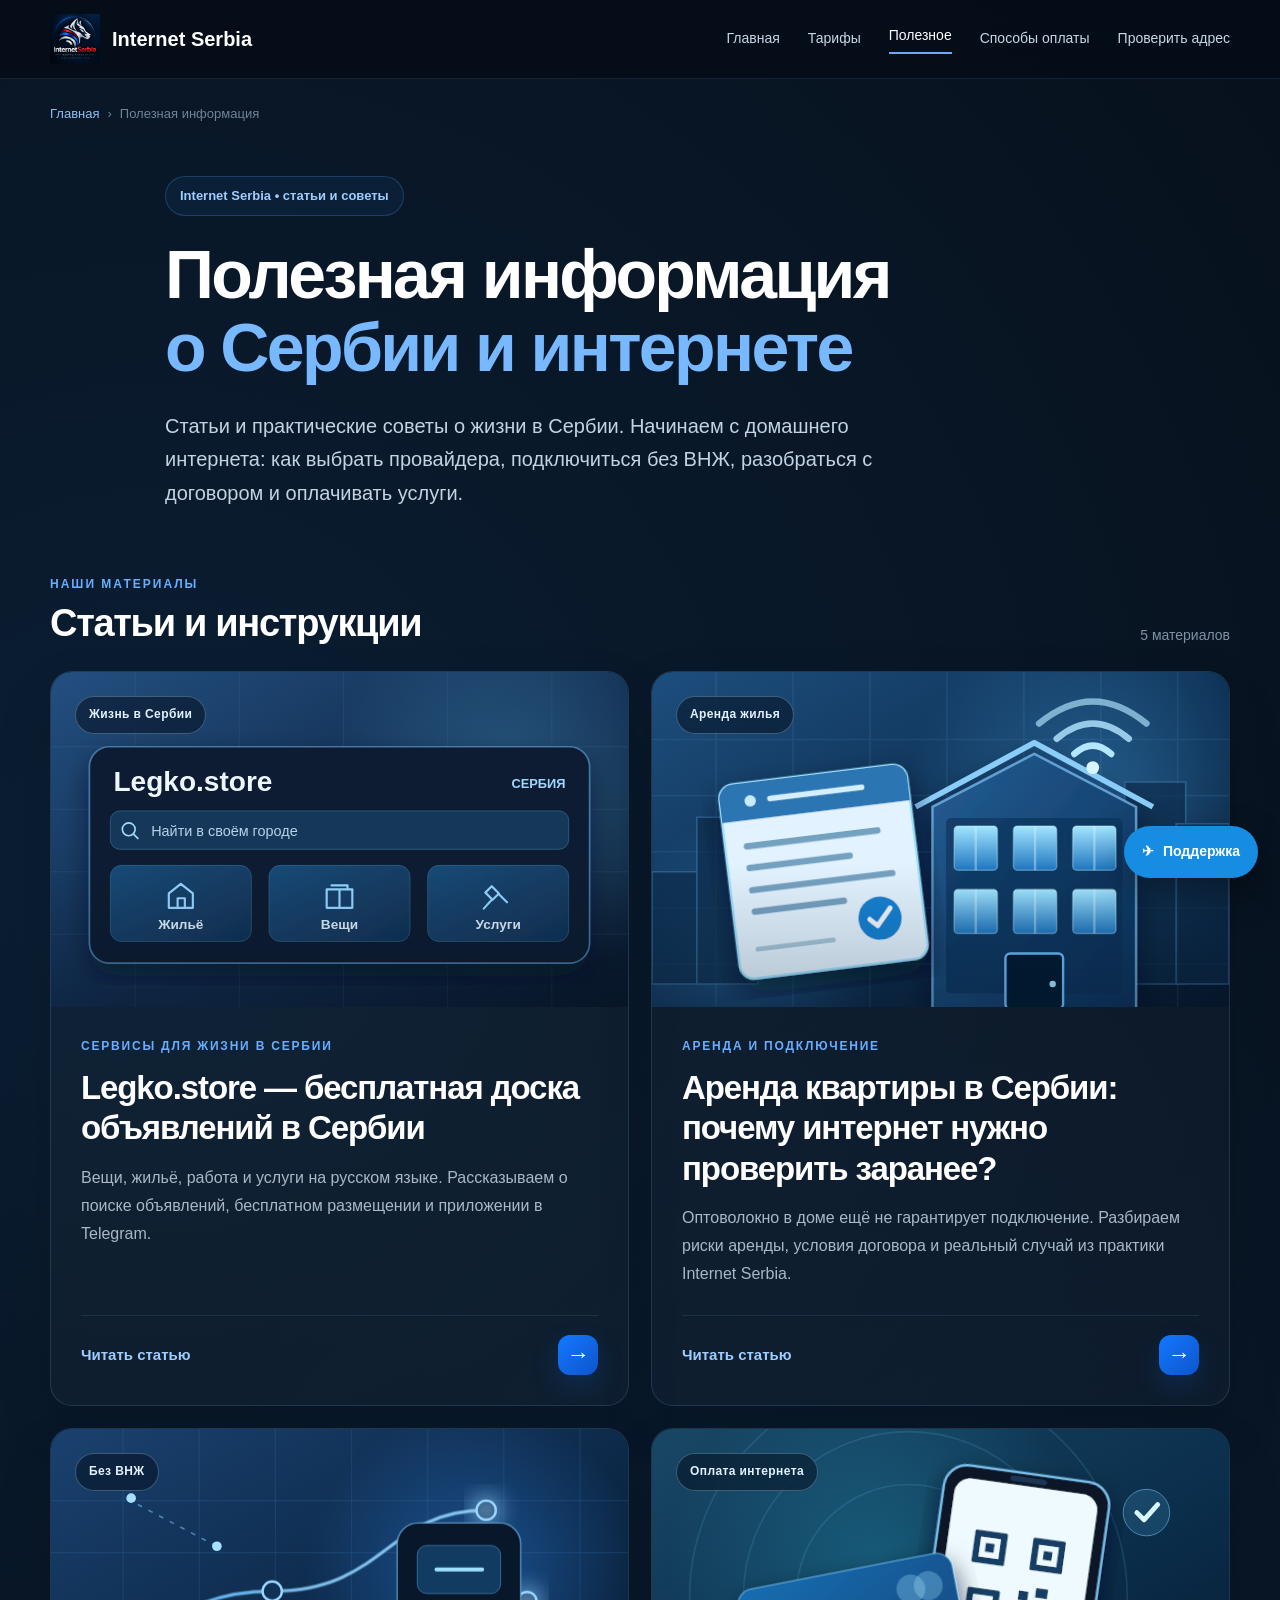
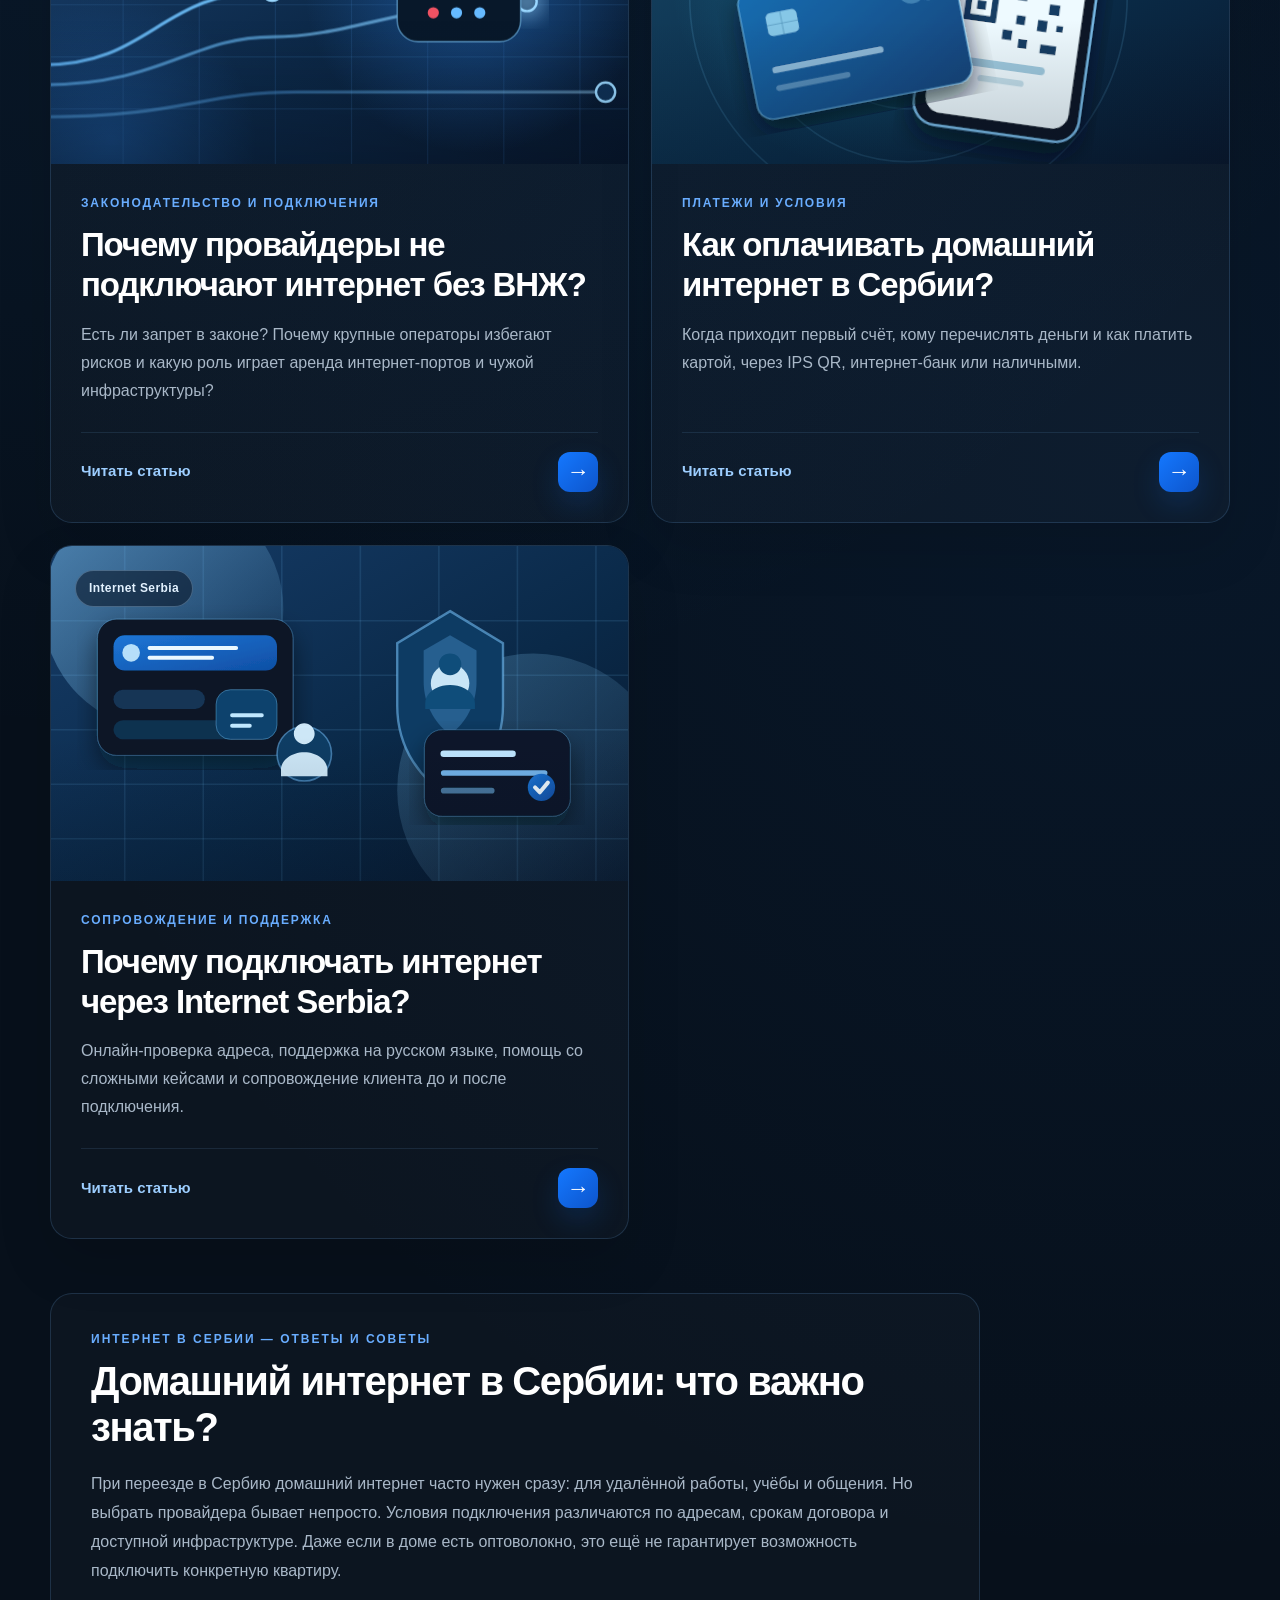
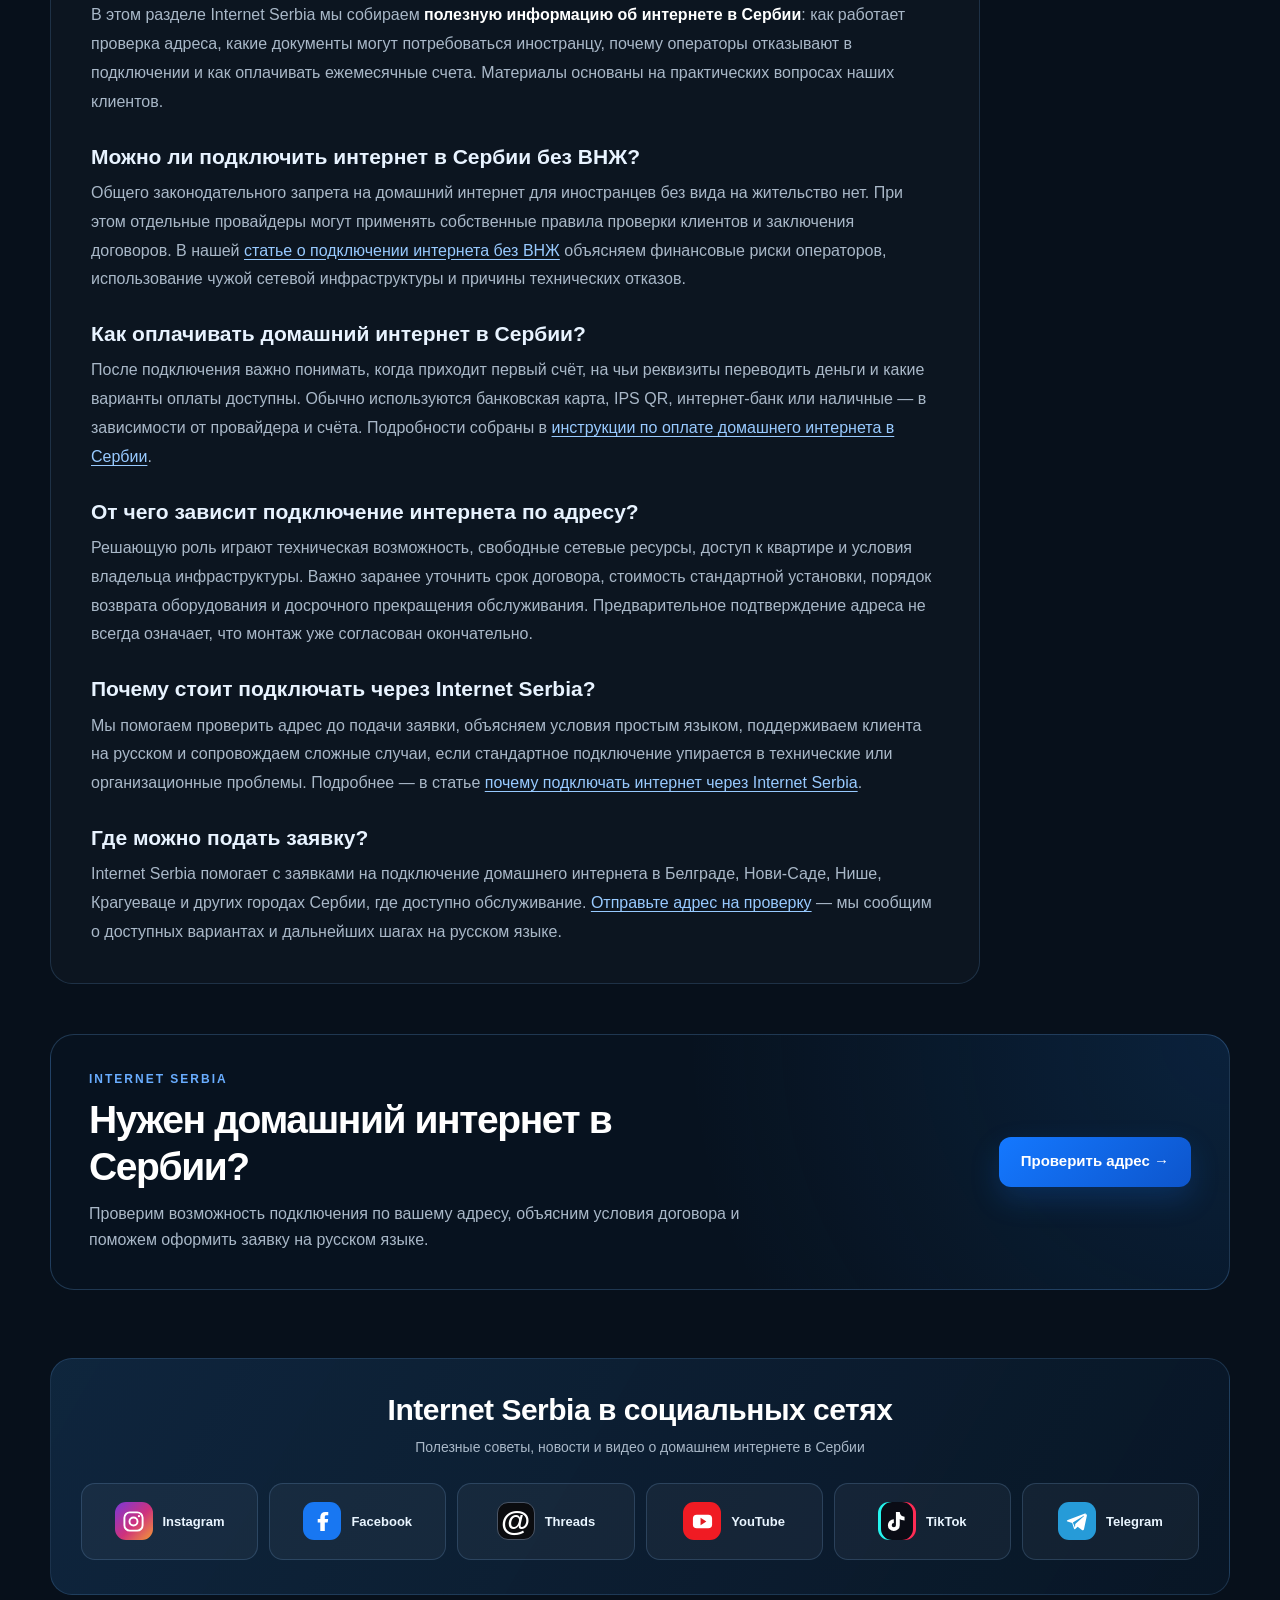
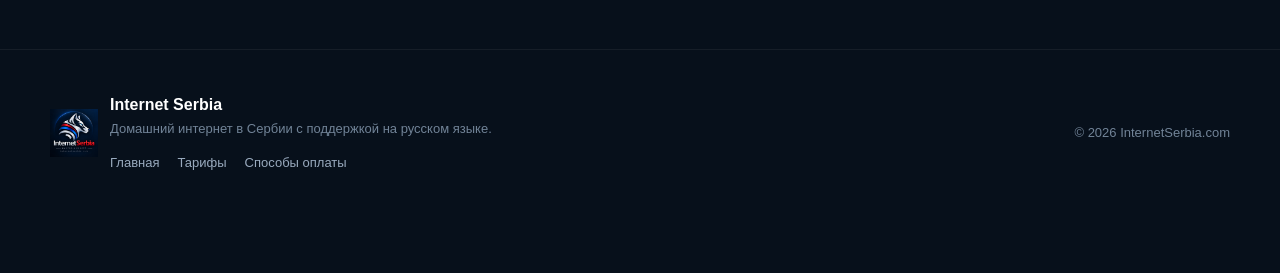
==== articles.html @ 3d421d02 "Update articles.html" ====
<!doctype html>
<html lang="ru">
<head>
  <meta charset="utf-8">
  <meta name="viewport" content="width=device-width, initial-scale=1">
  <title>Интернет в Сербии: полезные статьи и советы | Internet Serbia</title>
  <meta name="description" content="Домашний интернет в Сербии: статьи о подключении без ВНЖ, выборе провайдера, проверке адреса, договорах и оплате. Полезные советы Internet Serbia.">
  <meta name="robots" content="index, follow">
  <link rel="canonical" href="https://internetserbia.com/articles.html">
  <link rel="icon" href="logo.png">
  <link rel="stylesheet" href="socials.css">
  <script defer src="socials.js"></script>
  <meta name="theme-color" content="#07101b">
  <meta property="og:type" content="website">
  <meta property="og:locale" content="ru_RU">
  <meta property="og:site_name" content="Internet Serbia">
  <meta property="og:title" content="Полезная информация о Сербии и интернете | Internet Serbia">
  <meta property="og:description" content="Подключение домашнего интернета без ВНЖ, оплата услуг, договоры и советы для жителей Сербии.">
  <meta property="og:url" content="https://internetserbia.com/articles.html">
  <meta property="og:image" content="https://internetserbia.com/logo.png">
  <script type="application/ld+json">
{
  "@context": "https://schema.org",
  "@type": "CollectionPage",
  "name": "Полезная информация о Сербии и интернете",
  "url": "https://internetserbia.com/articles.html",
  "description": "Полезные статьи о подключении домашнего интернета в Сербии без ВНЖ, выборе провайдера, проверке адреса и способах оплаты.",
  "inLanguage": "ru",
  "isPartOf": {
    "@type": "WebSite",
    "name": "Internet Serbia",
    "url": "https://internetserbia.com/"
  },
  "mainEntity": {
    "@type": "ItemList",
    "itemListElement": [
      {
        "@type": "ListItem",
        "position": 1,
        "name": "Legko.store — бесплатная доска объявлений в Сербии на русском языке",
        "url": "https://internetserbia.com/legko-store-serbia.html"
      },
      {
        "@type": "ListItem",
        "position": 2,
        "name": "Аренда квартиры в Сербии: почему интернет нужно проверить до подписания договора",
        "url": "https://internetserbia.com/arenda-kvartiry-internet-serbia.html"
      },
      {
        "@type": "ListItem",
        "position": 3,
        "name": "Почему провайдеры не подключают интернет без ВНЖ?",
        "url": "https://internetserbia.com/pochemu-internet-v-serbii-bez-vnzh.html"
      },
      {
        "@type": "ListItem",
        "position": 4,
        "name": "Как оплачивать домашний интернет в Сербии?",
        "url": "https://internetserbia.com/oplata-interneta-v-serbii.html"
      },
      {
        "@type": "ListItem",
        "position": 5,
        "name": "Почему подключать интернет через Internet Serbia?",
        "url": "https://internetserbia.com/pochemu-vybrat-internet-serbia.html"
      }
    ]
  }
}
  </script>
  <style>
    :root { color-scheme: dark; --bg:#07101b; --blue:#78b8ff; --muted:#a9b8c8; --line:rgba(110,175,245,.18); }
    * { box-sizing:border-box; }
    html { scroll-behavior:smooth; }
    body { margin:0; color:#fff; font:16px/1.65 Arial,Helvetica,sans-serif; overflow-x:hidden;
      background:radial-gradient(circle at 12% 17%,rgba(30,110,190,.15),transparent 34%),radial-gradient(circle at 90% 40%,rgba(20,90,170,.1),transparent 35%),var(--bg); }
    a { color:inherit; text-decoration:none; }
    img { display:block; max-width:100%; }
    .container { width:min(1180px,calc(100% - 40px)); margin-inline:auto; }
    header { position:sticky; top:0; z-index:100; backdrop-filter:blur(16px); -webkit-backdrop-filter:blur(16px); background:rgba(5,13,23,.88); border-bottom:1px solid rgba(135,190,255,.12); }
    .header-inner { min-height:78px; display:flex; align-items:center; justify-content:space-between; gap:30px; }
    .logo { display:flex; align-items:center; gap:12px; font-size:20px; font-weight:800; white-space:nowrap; }
    .logo img { width:50px; height:50px; object-fit:contain; }
    nav { display:flex; align-items:center; gap:28px; }
    nav a { color:#c8d6e6; font-size:14px; transition:color .2s; }
    nav a:hover, nav a[aria-current="page"] { color:#fff; }
    nav a[aria-current="page"] { border-bottom:2px solid #65aaff; padding-bottom:4px; }
    .breadcrumb { padding-top:24px; color:#718397; font-size:13px; }
    .breadcrumb a { color:#8ebff3; }
    .breadcrumb span { margin:0 8px; }
    .hero { padding:52px 0 42px; }
    .hero-content { max-width:950px; }
    .eyebrow { display:inline-flex; align-items:center; padding:8px 14px; margin-bottom:22px; color:#9dceff; background:rgba(45,125,220,.08); border:1px solid rgba(80,165,255,.24); border-radius:999px; font-size:13px; font-weight:700; }
    h1 { margin:0 0 25px; font-size:clamp(40px,5.5vw,68px); line-height:1.08; letter-spacing:-2.6px; }
    .highlight { color:var(--blue); }
    .lead { max-width:780px; color:#c3d3e4; font-size:20px; line-height:1.68; margin:0; }
    .section-top { display:flex; gap:20px; align-items:end; justify-content:space-between; margin:22px 0 24px; }
    .section-label { color:#69adff; letter-spacing:2px; text-transform:uppercase; font-size:12px; font-weight:800; }
    .section-top h2 { margin:7px 0 0; font-size:clamp(27px,3.5vw,38px); line-height:1.2; letter-spacing:-1.3px; }
    .article-count { color:#7f92a7; font-size:14px; white-space:nowrap; }
    .articles { display:grid; grid-template-columns:repeat(2,minmax(0,1fr)); gap:22px; padding-bottom:48px; }
    .article-card { display:flex; flex-direction:column; overflow:hidden; border:1px solid var(--line); border-radius:22px; background:rgba(255,255,255,.025); box-shadow:0 24px 55px rgba(0,0,0,.12); transition:transform .25s,border-color .25s,box-shadow .25s; }
    .article-card:hover { transform:translateY(-5px); border-color:rgba(119,183,255,.45); box-shadow:0 22px 58px rgba(0,0,0,.26); }
    .banner { position:relative; width:100%; aspect-ratio:1.72/1; min-height:220px; overflow:hidden; isolation:isolate; }
    .banner svg { width:100%; height:100%; display:block; }
    .banner::after { content:""; position:absolute; inset:0; z-index:1; pointer-events:none; background:linear-gradient(180deg,transparent 57%,rgba(5,13,26,.22)); }
    .badge { position:absolute; left:24px; top:24px; z-index:2; padding:8px 13px; border:1px solid rgba(180,218,255,.3); border-radius:999px; color:#e3f2ff; font-size:12px; font-weight:800; letter-spacing:.4px; background:rgba(4,14,30,.53); backdrop-filter:blur(10px); }
    .card-body { display:flex; flex-direction:column; flex:1; padding:30px; }
    .card-topic { color:#69adff; font-size:12px; font-weight:800; text-transform:uppercase; letter-spacing:1.8px; margin:0 0 11px; }
    .card-body h3 { font-size:clamp(25px,2.6vw,33px); letter-spacing:-1.1px; line-height:1.22; margin:0 0 15px; }
    .card-body p { color:var(--muted); margin:0 0 27px; font-size:16px; line-height:1.75; }
    .card-bottom { display:flex; align-items:center; justify-content:space-between; gap:16px; margin-top:auto; padding-top:19px; border-top:1px solid rgba(120,185,245,.12); }
    .read-more { color:#9dceff; font-size:15px; font-weight:800; }
    .arrow { display:grid; place-items:center; width:40px; height:40px; flex:none; border-radius:12px; background:linear-gradient(135deg,#1478ff,#0d55cc); box-shadow:0 12px 28px rgba(20,120,255,.17); color:#fff; font-size:23px; line-height:1; transition:transform .2s; }
    .article-card:hover .arrow { transform:translateX(3px); }
    .guide { padding:6px 0 35px; }
    .guide-inner { padding:36px 40px; border:1px solid var(--line); border-radius:22px; background:rgba(255,255,255,.025); max-width:930px; }
    .guide h2 { margin:8px 0 20px; font-size:clamp(29px,3.5vw,40px); line-height:1.15; letter-spacing:-1.4px; }
    .guide h3 { margin:26px 0 8px; font-size:21px; line-height:1.35; color:#e8f3ff; }
    .guide p { color:#a9b8c8; margin:0 0 16px; line-height:1.8; }
    .guide p:last-child { margin-bottom:0; }
    .guide a { color:#98caff; text-decoration:underline; text-underline-offset:3px; }
    .guide a:hover { color:#fff; }
    .guide strong { color:#fff; }
    .help { margin:15px 0 68px; padding:35px 38px; display:flex; align-items:center; justify-content:space-between; gap:28px; max-width:1180px; border:1px solid rgba(113,181,248,.23); border-radius:24px; background:radial-gradient(circle at 100% 0,rgba(26,108,204,.17),transparent 45%),rgba(8,19,32,.93); }
    .help-copy { max-width:690px; }
    .help h2 { margin:8px 0 10px; font-size:clamp(28px,3.2vw,39px); letter-spacing:-1.4px; line-height:1.2; }
    .help p { margin:0; color:#a9b8c8; }
    .btn { display:inline-flex; align-items:center; justify-content:center; min-height:50px; padding:12px 22px; border-radius:12px; background:linear-gradient(135deg,#1478ff,#0d55cc); color:#fff; font-size:15px; font-weight:800; box-shadow:0 12px 30px rgba(20,120,255,.2); text-align:center; white-space:nowrap; transition:transform .2s; }
    .btn:hover { transform:translateY(-2px); }
    footer { padding:42px 0 100px; border-top:1px solid rgba(255,255,255,.06); }
    .footer-inner { display:flex; justify-content:space-between; align-items:center; gap:28px; }
    .footer-brand { display:flex; align-items:center; gap:12px; }
    .footer-brand img { width:48px; height:48px; object-fit:contain; }
    .footer-brand strong { display:block; }
    .footer-brand p,.copyright { margin:0; color:#718397; font-size:13px; }
    .footer-links { display:flex; flex-wrap:wrap; gap:18px; margin-top:12px; color:#99aabe; font-size:13px; }
    .footer-links a:hover { color:#fff; }
    .support-float { position:fixed; right:22px; bottom:22px; z-index:200; min-height:52px; padding:0 18px; display:flex; align-items:center; gap:9px; border-radius:999px; background:#168de2; color:#fff; font-size:14px; font-weight:800; box-shadow:0 14px 35px rgba(0,0,0,.38); transition:transform .2s; }
    .support-float:hover { transform:translateY(-3px); }
    :focus-visible { outline:2px solid #8cc8ff; outline-offset:4px; }
    @media(max-width:950px) { nav { display:none; } .articles { gap:16px; } .card-body { padding:23px; } .help { align-items:flex-start; } }
    @media(max-width:700px) {
      .container { width:calc(100% - 24px); }
      .header-inner { min-height:68px; }
      .logo { font-size:17px; }
      .logo img { width:42px; height:42px; }
      .hero { padding:42px 0 30px; }
      h1 { font-size:clamp(35px,9vw,46px); letter-spacing:-1.7px; }
      .lead { font-size:17px; }
      .section-top { align-items:flex-start; }
      .articles { grid-template-columns:1fr; }
      .banner { min-height:0; }
      .card-body { padding:24px 20px; }
      .card-body h3 { font-size:27px; }
      .card-body p { font-size:15px; }
      .badge { left:18px; top:18px; }
      .guide-inner { padding:27px 20px; }
      .guide h3 { font-size:19px; }
      .guide p { font-size:15px; }
      .help { margin:8px 0 54px; padding:26px 20px; flex-direction:column; align-items:stretch; }
      .btn { white-space:normal; width:100%; }
      .footer-inner { align-items:flex-start; flex-direction:column; }
      .support-float { right:14px; bottom:14px; min-height:48px; padding:0 15px; font-size:13px; }
    }
    @media(prefers-reduced-motion:reduce) { html { scroll-behavior:auto; } .article-card,.article-card:hover,.btn,.support-float,.arrow { transition:none; transform:none; } }
  </style>
</head>
<body>
  <header>
    <div class="container header-inner">
      <a class="logo" href="index.html" aria-label="Internet Serbia — главная">
        <img src="logo.png" alt="" width="50" height="50">
        <span>Internet Serbia</span>
      </a>
      <nav aria-label="Основная навигация">
        <a href="index.html">Главная</a>
        <a href="tariffs.html">Тарифы</a>
        <a href="articles.html" aria-current="page">Полезное</a>
        <a href="oplata-interneta-v-serbii.html">Способы оплаты</a>
        <a href="index.html#check">Проверить адрес</a>
      </nav>
    </div>
  </header>

  <main>
    <div class="container breadcrumb" aria-label="Хлебные крошки"><a href="index.html">Главная</a><span aria-hidden="true">›</span>Полезная информация</div>

    <section class="hero" aria-labelledby="page-title">
      <div class="container hero-content">
        <div class="eyebrow">Internet Serbia • статьи и советы</div>
        <h1 id="page-title">Полезная информация<br> <span class="highlight">о Сербии и интернете</span></h1>
        <p class="lead">Статьи и практические советы о жизни в Сербии. Начинаем с домашнего интернета: как выбрать провайдера, подключиться без ВНЖ, разобраться с договором и оплачивать услуги.</p>
      </div>
    </section>

    <section class="container" aria-labelledby="articles-title">
      <div class="section-top">
        <div><div class="section-label">Наши материалы</div><h2 id="articles-title">Статьи и инструкции</h2></div>
        <div class="article-count">5 материалов</div>
      </div>

      <div class="articles">
        <!-- Legko.store: бесплатная доска объявлений -->
        <a class="article-card" href="legko-store-serbia.html" aria-label="Читать статью: Legko.store — бесплатная доска объявлений в Сербии на русском языке">
          <div class="banner" style="background:#0a2441">
            <span class="badge">Жизнь в Сербии</span>
            <svg viewBox="0 0 720 420" preserveAspectRatio="xMidYMid slice" role="img" aria-label="Legko.store: поиск вещей, жилья и услуг в Сербии">
              <defs>
                <linearGradient id="legko-bg" x1="0" y1="0" x2="1" y2="1"><stop stop-color="#234f80"/><stop offset=".55" stop-color="#102b4c"/><stop offset="1" stop-color="#08172a"/></linearGradient>
                <linearGradient id="legko-panel" x1="0" y1="0" x2="1" y2="1"><stop stop-color="#194a77"/><stop offset="1" stop-color="#103254"/></linearGradient>
                <radialGradient id="legko-glow"><stop stop-color="#65c8ff" stop-opacity=".28"/><stop offset="1" stop-color="#65c8ff" stop-opacity="0"/></radialGradient>
                <filter id="legko-shadow"><feDropShadow dx="0" dy="15" stdDeviation="16" flood-color="#041321" flood-opacity=".5"/></filter>
              </defs>
              <rect width="720" height="420" fill="url(#legko-bg)"/>
              <circle cx="580" cy="150" r="240" fill="url(#legko-glow)"/>
              <g fill="none" stroke="#80bff2" stroke-opacity=".11"><path d="M0 94H720M0 172H720M0 250H720M0 328H720"/><path d="M105 0V420M235 0V420M365 0V420M495 0V420M625 0V420"/></g>
              <g transform="translate(48 94)" filter="url(#legko-shadow)">
                <rect width="624" height="270" rx="25" fill="#0b1c32" stroke="#5d9bd0" stroke-opacity=".65" stroke-width="2"/>
                <text x="30" y="55" fill="#eef7ff" font-family="Arial,Helvetica,sans-serif" font-size="35" font-weight="800">Legko.store</text>
                <text x="594" y="52" text-anchor="end" fill="#a1d7ff" font-family="Arial,Helvetica,sans-serif" font-size="16" font-weight="700">СЕРБИЯ</text>
                <rect x="26" y="80" width="572" height="48" rx="12" fill="#153959" stroke="#6bb2e7" stroke-opacity=".4"/>
                <circle cx="49" cy="103" r="8" fill="none" stroke="#a7d9ff" stroke-width="2"/><path d="m55 109 6 6" stroke="#a7d9ff" stroke-width="2"/>
                <text x="77" y="111" fill="#b4d2e9" font-family="Arial,Helvetica,sans-serif" font-size="18">Найти в своём городе</text>
                <g fill="url(#legko-panel)" stroke="#5e9dcc" stroke-opacity=".4">
                  <rect x="26" y="148" width="176" height="95" rx="14"/><rect x="224" y="148" width="176" height="95" rx="14"/><rect x="422" y="148" width="176" height="95" rx="14"/>
                </g>
                <g fill="none" stroke="#95d4ff" stroke-width="2.7" stroke-linecap="round" stroke-linejoin="round">
                  <path d="m99 183 15-12 15 12v18H99zM110 201v-12h9v12"/>
                  <path d="M296 178h32v23h-32zM302 173h20v5M312 178v23"/>
                  <path d="m502 174-8 8 9 9 8-8-9-9zm0 17-10 11m18-19 11 11"/>
                </g>
                <g fill="#dcedfa" font-family="Arial,Helvetica,sans-serif" font-size="17" font-weight="700" text-anchor="middle">
                  <text x="114" y="228">Жильё</text><text x="312" y="228">Вещи</text><text x="510" y="228">Услуги</text>
                </g>
              </g>
            </svg>
          </div>
          <div class="card-body">
            <div class="card-topic">Сервисы для жизни в Сербии</div>
            <h3>Legko.store — бесплатная доска объявлений в Сербии</h3>
            <p>Вещи, жильё, работа и услуги на русском языке. Рассказываем о поиске объявлений, бесплатном размещении и приложении в Telegram.</p>
            <div class="card-bottom"><span class="read-more">Читать статью</span><span class="arrow" aria-hidden="true">→</span></div>
          </div>
        </a>

        <!-- Новая статья: аренда квартиры и проверка интернета -->
        <a class="article-card" href="arenda-kvartiry-internet-serbia.html" aria-label="Читать статью: Аренда квартиры в Сербии — почему интернет нужно проверить до подписания договора">
          <div class="banner" style="background:#0a2441">
            <span class="badge">Аренда жилья</span>
            <svg viewBox="0 0 720 420" preserveAspectRatio="xMidYMid slice" role="img" aria-label="Дом, договор аренды и сигнал домашнего интернета">
              <defs>
                <linearGradient id="rentbg" x1="0" y1="0" x2="1" y2="1"><stop stop-color="#1d4e7d"/><stop offset=".56" stop-color="#0d2e51"/><stop offset="1" stop-color="#07182d"/></linearGradient>
                <linearGradient id="rentwall" x1="0" y1="0" x2="1" y2="1"><stop stop-color="#245d93"/><stop offset="1" stop-color="#0b3159"/></linearGradient>
                <linearGradient id="rentglass" x1="0" y1="0" x2="0" y2="1"><stop stop-color="#a2e5ff"/><stop offset="1" stop-color="#1f76bf"/></linearGradient>
                <radialGradient id="rentglow"><stop stop-color="#4eb8ff" stop-opacity=".35"/><stop offset="1" stop-color="#4eb8ff" stop-opacity="0"/></radialGradient>
                <filter id="rentshadow"><feDropShadow dx="0" dy="16" stdDeviation="17" flood-color="#041321" flood-opacity=".55"/></filter>
              </defs>
              <rect width="720" height="420" fill="url(#rentbg)"/>
              <circle cx="550" cy="162" r="232" fill="url(#rentglow)"/>
              <circle cx="116" cy="354" r="173" fill="url(#rentglow)" opacity=".65"/>
              <g stroke="#74baf3" opacity=".10" stroke-width="2"><path d="M0 85H720M0 155H720M0 225H720M0 295H720M0 365H720"/><path d="M80 0V420M176 0V420M272 0V420M368 0V420M464 0V420M560 0V420M656 0V420"/></g>
              <g fill="#0c2b4a" stroke="#376e9d" stroke-width="2" opacity=".65"><path d="M590 390V138h76v252z"/><path d="M654 390V190h66v200z"/><path d="M0 390V250h74v140z"/><path d="M56 390V182h76v208z"/></g>
              <!-- Apartment house -->
              <g transform="translate(350 92)" filter="url(#rentshadow)">
                <path d="M-21 77 127-3 275 77" stroke="#8bcdf9" stroke-width="7" stroke-linejoin="round" fill="none"/>
                <path d="M0 77 127 11 254 77v252H0z" fill="url(#rentwall)" stroke="#85cafd" stroke-opacity=".65" stroke-width="3"/>
                <rect x="17" y="91" width="220" height="219" rx="6" fill="#0b2f56" opacity=".6"/>
                <g fill="url(#rentglass)" stroke="#c8eeff" stroke-opacity=".34" stroke-width="2">
                  <rect x="27" y="101" width="54" height="55" rx="5"/><rect x="101" y="101" width="54" height="55" rx="5"/><rect x="175" y="101" width="54" height="55" rx="5"/>
                  <rect x="27" y="180" width="54" height="55" rx="5"/><rect x="101" y="180" width="54" height="55" rx="5"/><rect x="175" y="180" width="54" height="55" rx="5"/>
                </g>
                <g stroke="#d6f4ff" stroke-opacity=".38" stroke-width="3"><path d="M54 101v55m74-55v55m74-55v55M54 180v55m74-55v55m74-55v55"/></g>
                <rect x="91" y="260" width="72" height="69" rx="6" fill="#051b32" stroke="#68baff" stroke-width="3"/>
                <circle cx="150" cy="298" r="4" fill="#9fe3ff"/>
              </g>
              <!-- Document and address verification -->
              <g transform="translate(96 128) rotate(-7 118 122)" filter="url(#rentshadow)">
                <rect width="236" height="244" rx="18" fill="#e2f3ff" stroke="#9cdfff" stroke-width="3"/>
                <rect x="0" y="0" width="236" height="46" rx="18" fill="#2c75b2"/>
                <path d="M0 35H236" stroke="#2c75b2" stroke-width="23"/>
                <circle cx="38" cy="23" r="7" fill="#c6edff"/><path d="M63 23h115" stroke="#d3f0ff" stroke-width="7" stroke-linecap="round"/>
                <g stroke="#477fa7" stroke-width="8" stroke-linecap="round" opacity=".7"><path d="M27 79h164"/><path d="M27 106h126"/><path d="M27 134h176"/><path d="M27 161h112"/></g>
                <circle cx="181" cy="188" r="27" fill="#1781d2"/>
                <path d="m168 188 9 9 18-20" stroke="#eefaff" stroke-width="6" stroke-linecap="round" stroke-linejoin="round" fill="none"/>
                <path d="M25 208h95" stroke="#7fa8c4" stroke-width="6" stroke-linecap="round" opacity=".6"/>
              </g>
              <!-- Wireless signal over the checked address -->
              <g fill="none" stroke="#b4e6ff" stroke-width="8" stroke-linecap="round">
                <path d="M483 65q67-55 134 0" opacity=".65"/>
                <path d="M505 84q45-38 90 0" opacity=".82"/>
                <path d="M527 103q23-21 46 0"/>
              </g>
              <circle cx="550" cy="120" r="8" fill="#d9f6ff"/>
            </svg>
          </div>
          <div class="card-body">
            <div class="card-topic">Аренда и подключение</div>
            <h3>Аренда квартиры в Сербии: почему интернет нужно проверить заранее?</h3>
            <p>Оптоволокно в доме ещё не гарантирует подключение. Разбираем риски аренды, условия договора и реальный случай из практики Internet Serbia.</p>
            <div class="card-bottom"><span class="read-more">Читать статью</span><span class="arrow" aria-hidden="true">→</span></div>
          </div>
        </a>

        <a class="article-card" href="pochemu-internet-v-serbii-bez-vnzh.html" aria-label="Читать статью: Почему провайдеры не подключают интернет без ВНЖ">
          <div class="banner" style="background:#0d2442">
            <span class="badge">Без ВНЖ</span>
            <svg viewBox="0 0 720 420" preserveAspectRatio="xMidYMid slice" role="img" aria-label="Стилизованная сеть оптоволоконных соединений">
              <defs>
                <linearGradient id="fiberbg" x1="0" y1="0" x2="1" y2="1"><stop stop-color="#1a416f"/><stop offset=".56" stop-color="#0c2847"/><stop offset="1" stop-color="#071529"/></linearGradient>
                <linearGradient id="fiberline" x1="0" y1="0" x2="1" y2=".5"><stop stop-color="#2874cc"/><stop offset=".55" stop-color="#73c6ff"/><stop offset="1" stop-color="#c4eaff"/></linearGradient>
                <radialGradient id="fiberglow"><stop stop-color="#2c85ee" stop-opacity=".45"/><stop offset="1" stop-color="#2c85ee" stop-opacity="0"/></radialGradient>
                <filter id="fibblur"><feGaussianBlur stdDeviation="14"/></filter>
              </defs>
              <rect width="720" height="420" fill="url(#fiberbg)"/>
              <circle cx="530" cy="190" r="215" fill="url(#fiberglow)"/>
              <circle cx="76" cy="388" r="180" fill="url(#fiberglow)" opacity=".6"/>
              <g fill="none" stroke="#3d78b8" stroke-opacity=".20" stroke-width="1.5">
                <path d="M0 90H720M0 155H720M0 220H720M0 285H720M0 350H720"/>
                <path d="M90 0V420M185 0V420M280 0V420M375 0V420M470 0V420M565 0V420M660 0V420"/>
              </g>
              <g fill="none" stroke="url(#fiberline)" stroke-width="4" stroke-linecap="round" opacity=".9">
                <path d="M-10 295C125 295 135 203 276 203S420 102 543 102"/>
                <path d="M-10 320C138 320 176 260 276 260S443 216 594 216" opacity=".7"/>
                <path d="M-10 360C164 360 187 329 307 329S490 329 692 329" opacity=".5"/>
              </g>
              <g stroke="#9ad8ff" stroke-width="3" fill="#0f3155">
                <circle cx="276" cy="203" r="12"/><circle cx="543" cy="102" r="12"/><circle cx="594" cy="216" r="12"/><circle cx="692" cy="329" r="12"/>
              </g>
              <g fill="#9bd6ff" filter="url(#fibblur)" opacity=".7"><circle cx="543" cy="102" r="18"/><circle cx="594" cy="216" r="18"/></g>
              <g transform="translate(432 118)">
                <rect x="0" y="0" width="154" height="148" rx="26" fill="#08182a" stroke="#6baddb" stroke-opacity=".65" stroke-width="2"/>
                <rect x="25" y="28" width="104" height="60" rx="12" fill="#123b62" stroke="#65b9f8" stroke-opacity=".55"/>
                <path d="M49 58h57" stroke="#9de1ff" stroke-width="5" stroke-linecap="round"/>
                <circle cx="45" cy="112" r="7" fill="#ef5263"/><circle cx="74" cy="112" r="7" fill="#66baff"/><circle cx="103" cy="112" r="7" fill="#66baff"/>
              </g>
              <path d="M95 88l110 58" stroke="#77bbef" stroke-width="2" stroke-dasharray="6 9" opacity=".6"/>
              <circle cx="100" cy="87" r="6" fill="#a7dfff"/>
              <circle cx="207" cy="147" r="6" fill="#a7dfff"/>
            </svg>
          </div>
          <div class="card-body">
            <div class="card-topic">Законодательство и подключения</div>
            <h3>Почему провайдеры не подключают интернет без ВНЖ?</h3>
            <p>Есть ли запрет в законе? Почему крупные операторы избегают рисков и какую роль играет аренда интернет-портов и чужой инфраструктуры?</p>
            <div class="card-bottom"><span class="read-more">Читать статью</span><span class="arrow" aria-hidden="true">→</span></div>
          </div>
        </a>

        <a class="article-card" href="oplata-interneta-v-serbii.html" aria-label="Читать статью: Как оплачивать домашний интернет в Сербии">
          <div class="banner" style="background:#092b43">
            <span class="badge">Оплата интернета</span>
            <svg viewBox="0 0 720 420" preserveAspectRatio="xMidYMid slice" role="img" aria-label="Стилизованные смартфон, QR-код и банковская карта">
              <defs>
                <linearGradient id="paybg" x1="0" y1="0" x2="1" y2="1"><stop stop-color="#184765"/><stop offset=".6" stop-color="#0a2d4a"/><stop offset="1" stop-color="#09182d"/></linearGradient>
                <linearGradient id="paycard" x1="0" y1="0" x2="1" y2="1"><stop stop-color="#176db1"/><stop offset="1" stop-color="#12447a"/></linearGradient>
                <radialGradient id="payglow"><stop stop-color="#2ec2e2" stop-opacity=".26"/><stop offset="1" stop-color="#2ec2e2" stop-opacity="0"/></radialGradient>
                <filter id="payshadow"><feDropShadow dx="0" dy="15" stdDeviation="16" flood-color="#00101d" flood-opacity=".65"/></filter>
              </defs>
              <rect width="720" height="420" fill="url(#paybg)"/>
              <circle cx="280" cy="170" r="260" fill="url(#payglow)"/>
              <g fill="none" stroke="#73caff" stroke-opacity=".14" stroke-width="2"><circle cx="320" cy="210" r="140"/><circle cx="320" cy="210" r="206"/><circle cx="320" cy="210" r="273"/></g>
              <g transform="translate(345 55) rotate(8 104 160)" filter="url(#payshadow)">
                <rect x="0" y="0" width="208" height="327" rx="29" fill="#081526" stroke="#79bbe8" stroke-width="3"/>
                <rect x="14" y="16" width="180" height="295" rx="20" fill="#eefaff"/>
                <rect x="81" y="5" width="46" height="7" rx="4" fill="#1b3451"/>
                <g fill="#123c63">
                  <rect x="47" y="78" width="41" height="41" rx="2"/>
                  <rect x="55" y="86" width="25" height="25" fill="#eefaff"/>
                  <rect x="62" y="93" width="11" height="11"/>
                  <rect x="120" y="78" width="41" height="41" rx="2"/>
                  <rect x="128" y="86" width="25" height="25" fill="#eefaff"/>
                  <rect x="135" y="93" width="11" height="11"/>
                  <rect x="47" y="150" width="41" height="41" rx="2"/>
                  <rect x="55" y="158" width="25" height="25" fill="#eefaff"/>
                  <rect x="62" y="165" width="11" height="11"/>
                  <path d="M111 146h12v12h-12zM132 140h15v12h-15zM152 158h13v13h-13zM113 177h11v11h-11zM140 179h12v14h-12zM164 183h8v8h-8zM98 197h12v12H98zM119 206h11v11h-11zM147 209h20v11h-20z"/>
                </g>
                <rect x="51" y="237" width="106" height="10" rx="5" fill="#9ec9de"/>
                <rect x="75" y="257" width="58" height="8" rx="4" fill="#c2deea"/>
              </g>
              <g transform="translate(117 177) rotate(-11 135 82)" filter="url(#payshadow)">
                <rect width="272" height="165" rx="20" fill="url(#paycard)" stroke="#80cefa" stroke-opacity=".48" stroke-width="2"/>
                <rect x="31" y="34" width="39" height="29" rx="6" fill="#9ad9f4" opacity=".85"/>
                <path d="M31 49h39M50 34v29" stroke="#2b6c98" opacity=".5"/>
                <circle cx="216" cy="38" r="18" fill="#9eddf9" opacity=".32"/>
                <circle cx="238" cy="38" r="18" fill="#9eddf9" opacity=".32"/>
                <path d="M31 105h133" stroke="#ceeefd" stroke-width="8" stroke-linecap="round" opacity=".65"/>
                <path d="M31 128h87" stroke="#ceeefd" stroke-width="7" stroke-linecap="round" opacity=".35"/>
              </g>
              <circle cx="617" cy="105" r="29" fill="#54b9ec" fill-opacity=".17" stroke="#8fd8ff" stroke-opacity=".6"/>
              <path d="m605 105 9 9 17-19" fill="none" stroke="#d8f7ff" stroke-width="6" stroke-linecap="round" stroke-linejoin="round"/>
            </svg>
          </div>
          <div class="card-body">
            <div class="card-topic">Платежи и условия</div>
            <h3>Как оплачивать домашний интернет в Сербии?</h3>
            <p>Когда приходит первый счёт, кому перечислять деньги и как платить картой, через IPS QR, интернет-банк или наличными.</p>
            <div class="card-bottom"><span class="read-more">Читать статью</span><span class="arrow" aria-hidden="true">→</span></div>
          </div>
        </a>

        <a class="article-card" href="pochemu-vybrat-internet-serbia.html" aria-label="Читать статью: Почему подключать интернет через Internet Serbia">
          <div class="banner" style="background:#0b2340">
            <span class="badge">Internet Serbia</span>
            <svg viewBox="0 0 720 420" preserveAspectRatio="xMidYMid slice" role="img" aria-label="Стилизованный оператор поддержки, карта Сербии и окно чата">
              <defs>
                <linearGradient id="servbg" x1="0" y1="0" x2="1" y2="1"><stop stop-color="#163c68"/><stop offset=".58" stop-color="#0a2948"/><stop offset="1" stop-color="#07182e"/></linearGradient>
                <linearGradient id="servpanel" x1="0" y1="0" x2="1" y2="1"><stop stop-color="#1d76d6"/><stop offset="1" stop-color="#0f4fa5"/></linearGradient>
                <linearGradient id="servglow" x1="0" y1="0" x2="1" y2="1"><stop stop-color="#8bd2ff" stop-opacity=".5"/><stop offset="1" stop-color="#8bd2ff" stop-opacity="0"/></linearGradient>
                <filter id="servshadow"><feDropShadow dx="0" dy="16" stdDeviation="16" flood-color="#020b16" flood-opacity=".5"/></filter>
              </defs>
              <rect width="720" height="420" fill="url(#servbg)"/>
              <circle cx="140" cy="80" r="150" fill="url(#servglow)"/>
              <circle cx="602" cy="305" r="170" fill="url(#servglow)" opacity=".5"/>
              <g fill="none" stroke="#73c6ff" stroke-opacity=".12" stroke-width="2">
                <path d="M0 94H720M0 162H720M0 230H720M0 298H720M0 366H720"/>
                <path d="M92 0V420M190 0V420M288 0V420M386 0V420M484 0V420M582 0V420M680 0V420"/>
              </g>
              <g transform="translate(58 92)" filter="url(#servshadow)">
                <rect x="0" y="0" width="244" height="170" rx="24" fill="#091728" stroke="#6fb9f1" stroke-opacity=".45"/>
                <rect x="20" y="20" width="204" height="44" rx="14" fill="url(#servpanel)"/>
                <circle cx="42" cy="42" r="11" fill="#c8ecff" opacity=".9"/>
                <path d="M65 36h108M65 48h78" stroke="#eaf8ff" stroke-width="5" stroke-linecap="round"/>
                <rect x="20" y="88" width="114" height="24" rx="12" fill="#163555"/>
                <rect x="20" y="126" width="160" height="24" rx="12" fill="#10314f"/>
                <rect x="148" y="88" width="76" height="62" rx="18" fill="#0e436d" stroke="#79c7ff" stroke-opacity=".5"/>
                <path d="M168 120h37M168 133h22" stroke="#bfe7ff" stroke-width="5" stroke-linecap="round"/>
              </g>
              <g transform="translate(410 78)">
                <path d="M88 4l66 40v78c0 54-31 95-66 112-35-17-66-58-66-112V44z" fill="#0d3b63" stroke="#7ac6ff" stroke-opacity=".55" stroke-width="3"/>
                <path d="M88 34 121 53v39c0 30-16 54-33 66-17-12-33-36-33-66V53z" fill="#69baff" opacity=".28"/>
                <circle cx="88" cy="94" r="24" fill="#d7f1ff" opacity=".92"/>
                <path d="M88 84c8 0 14-6 14-14 0-7-6-13-14-13s-14 6-14 13c0 8 6 14 14 14zm0 12c-17 0-31 10-31 23v7h62v-7c0-13-14-23-31-23z" fill="#0f4d7a"/>
              </g>
              <g transform="translate(466 230)" filter="url(#servshadow)">
                <rect x="0" y="0" width="182" height="108" rx="22" fill="#09192b" stroke="#78c0f8" stroke-opacity=".4"/>
                <path d="M24 30h86" stroke="#bfe6ff" stroke-width="8" stroke-linecap="round"/>
                <path d="M24 54h126" stroke="#7fc4ff" stroke-width="7" stroke-linecap="round" opacity=".9"/>
                <path d="M24 76h60" stroke="#7fc4ff" stroke-width="7" stroke-linecap="round" opacity=".55"/>
                <circle cx="146" cy="72" r="17" fill="url(#servpanel)"/>
                <path d="m138 72 6 6 10-12" fill="none" stroke="#eff9ff" stroke-width="5" stroke-linecap="round" stroke-linejoin="round"/>
              </g>
              <g transform="translate(316 260)">
                <circle cx="0" cy="0" r="34" fill="#0e3d64" stroke="#79c4ff" stroke-opacity=".5" stroke-width="2"/>
                <path d="M0-12c7 0 13-6 13-13S7-38 0-38s-13 6-13 13 6 13 13 13zm0 10c-16 0-29 10-29 22v8h58v-8C29 8 16-2 0-2z" fill="#d7f1ff" opacity=".95"/>
              </g>
            </svg>
          </div>
          <div class="card-body">
            <div class="card-topic">Сопровождение и поддержка</div>
            <h3>Почему подключать интернет через Internet Serbia?</h3>
            <p>Онлайн-проверка адреса, поддержка на русском языке, помощь со сложными кейсами и сопровождение клиента до и после подключения.</p>
            <div class="card-bottom"><span class="read-more">Читать статью</span><span class="arrow" aria-hidden="true">→</span></div>
          </div>
        </a>
      </div>
    </section>

    <section class="container guide" aria-labelledby="guide-title">
      <div class="guide-inner">
        <div class="section-label">Интернет в Сербии — ответы и советы</div>
        <h2 id="guide-title">Домашний интернет в Сербии: что важно знать?</h2>
        <p>При переезде в Сербию домашний интернет часто нужен сразу: для удалённой работы, учёбы и общения. Но выбрать провайдера бывает непросто. Условия подключения различаются по адресам, срокам договора и доступной инфраструктуре. Даже если в доме есть оптоволокно, это ещё не гарантирует возможность подключить конкретную квартиру.</p>
        <p>В этом разделе Internet Serbia мы собираем <strong>полезную информацию об интернете в Сербии</strong>: как работает проверка адреса, какие документы могут потребоваться иностранцу, почему операторы отказывают в подключении и как оплачивать ежемесячные счета. Материалы основаны на практических вопросах наших клиентов.</p>

        <h3>Можно ли подключить интернет в Сербии без ВНЖ?</h3>
        <p>Общего законодательного запрета на домашний интернет для иностранцев без вида на жительство нет. При этом отдельные провайдеры могут применять собственные правила проверки клиентов и заключения договоров. В нашей <a href="pochemu-internet-v-serbii-bez-vnzh.html">статье о подключении интернета без ВНЖ</a> объясняем финансовые риски операторов, использование чужой сетевой инфраструктуры и причины технических отказов.</p>

        <h3>Как оплачивать домашний интернет в Сербии?</h3>
        <p>После подключения важно понимать, когда приходит первый счёт, на чьи реквизиты переводить деньги и какие варианты оплаты доступны. Обычно используются банковская карта, IPS QR, интернет-банк или наличные — в зависимости от провайдера и счёта. Подробности собраны в <a href="oplata-interneta-v-serbii.html">инструкции по оплате домашнего интернета в Сербии</a>.</p>

        <h3>От чего зависит подключение интернета по адресу?</h3>
        <p>Решающую роль играют техническая возможность, свободные сетевые ресурсы, доступ к квартире и условия владельца инфраструктуры. Важно заранее уточнить срок договора, стоимость стандартной установки, порядок возврата оборудования и досрочного прекращения обслуживания. Предварительное подтверждение адреса не всегда означает, что монтаж уже согласован окончательно.</p>

        <h3>Почему стоит подключать через Internet Serbia?</h3>
        <p>Мы помогаем проверить адрес до подачи заявки, объясняем условия простым языком, поддерживаем клиента на русском и сопровождаем сложные случаи, если стандартное подключение упирается в технические или организационные проблемы. Подробнее — в статье <a href="pochemu-vybrat-internet-serbia.html">почему подключать интернет через Internet Serbia</a>.</p>

        <h3>Где можно подать заявку?</h3>
        <p>Internet Serbia помогает с заявками на подключение домашнего интернета в Белграде, Нови-Саде, Нише, Крагуеваце и других городах Сербии, где доступно обслуживание. <a href="index.html#check">Отправьте адрес на проверку</a> — мы сообщим о доступных вариантах и дальнейших шагах на русском языке.</p>
      </div>
    </section>

    <section class="container" aria-label="Проверить адрес">
      <div class="help">
        <div class="help-copy">
          <div class="section-label">Internet Serbia</div>
          <h2>Нужен домашний интернет в Сербии?</h2>
          <p>Проверим возможность подключения по вашему адресу, объясним условия договора и поможем оформить заявку на русском языке.</p>
        </div>
        <a class="btn" href="index.html#check">Проверить адрес →</a>
      </div>
    </section>
  </main>

  <footer>
    <div class="container footer-inner">
      <div class="footer-brand">
        <img src="logo.png" alt="Internet Serbia" width="48" height="48">
        <div>
          <strong>Internet Serbia</strong>
          <p>Домашний интернет в Сербии с поддержкой на русском языке.</p>
          <div class="footer-links">
            <a href="index.html">Главная</a>
            <a href="tariffs.html">Тарифы</a>
            <a href="oplata-interneta-v-serbii.html">Способы оплаты</a>
          </div>
        </div>
      </div>
      <div class="copyright">© 2026 InternetSerbia.com</div>
    </div>
  </footer>

  <a class="support-float" href="https://t.me/internet_serbia" target="_blank" rel="noopener noreferrer" aria-label="Поддержка Internet Serbia в Telegram"><span aria-hidden="true">✈</span><span>Поддержка</span></a>
</body>
</html>
---- socials.css ----
/* Internet Serbia: кнопки соцсетей, не изменяют стили остальных страниц */
/* Internet Serbia — единый блок социальных сетей */
    .is-social-section { width:min(1180px,calc(100% - 40px)); box-sizing:border-box; margin:8px auto 54px; padding:31px 30px 34px; border:1px solid rgba(110,175,245,.18); border-radius:22px; background:linear-gradient(120deg,rgba(18,45,73,.75),rgba(9,23,39,.9)); }
    .is-social-heading { margin:0 0 7px; font-size:clamp(23px,2.8vw,30px); line-height:1.3; letter-spacing:-.5px; text-align:center; }
    .is-social-caption { margin:0 0 24px; color:#a9b8c8; text-align:center; font-size:14px; }
    .is-social-grid { display:grid; grid-template-columns:repeat(6,minmax(0,1fr)); gap:11px; }
    .is-social-link { min-width:0; min-height:77px; display:flex; align-items:center; justify-content:center; gap:10px; padding:12px 9px; border:1px solid rgba(130,180,235,.2); border-radius:14px; background:rgba(255,255,255,.045); color:#e9f5ff; font-size:13px; font-weight:700; transition:background .2s,border-color .2s,transform .2s; }
    .is-social-link:hover { background:rgba(66,140,219,.15); border-color:rgba(137,201,255,.55); color:white; transform:translateY(-3px); }
    .is-social-icon { display:grid; place-items:center; flex:0 0 38px; width:38px; height:38px; border-radius:11px; color:#fff; }
    .is-social-icon svg { display:block; width:23px; height:23px; }
    .is-social-instagram { background:linear-gradient(135deg,#7a38d8,#cf327c 55%,#f49b34); }
    .is-social-facebook { background:#1877f2; }
    .is-social-threads { background:#0b0c0f; border:1px solid #495465; font:bold 30px/1 Arial,Helvetica,sans-serif; }
    .is-social-youtube { background:#f01b23; }
    .is-social-tiktok { background:#0a0c15; box-shadow:inset 3px 0 #25f4ee,inset -3px 0 #fe2c55; }
    .is-social-telegram { background:#269bd8; }
    @media(max-width:980px) { .is-social-grid { grid-template-columns:repeat(3,minmax(0,1fr)); } }
    @media(max-width:530px) { .is-social-section { width:calc(100% - 24px); padding:25px 15px 26px; } .is-social-grid { grid-template-columns:repeat(2,minmax(0,1fr)); gap:9px; } .is-social-link { min-height:70px; padding:10px 8px; font-size:13px; } .is-social-icon { flex-basis:35px; width:35px; height:35px; } }
    @media(prefers-reduced-motion:reduce) { .is-social-link,.is-social-link:hover { transition:none; transform:none; } }
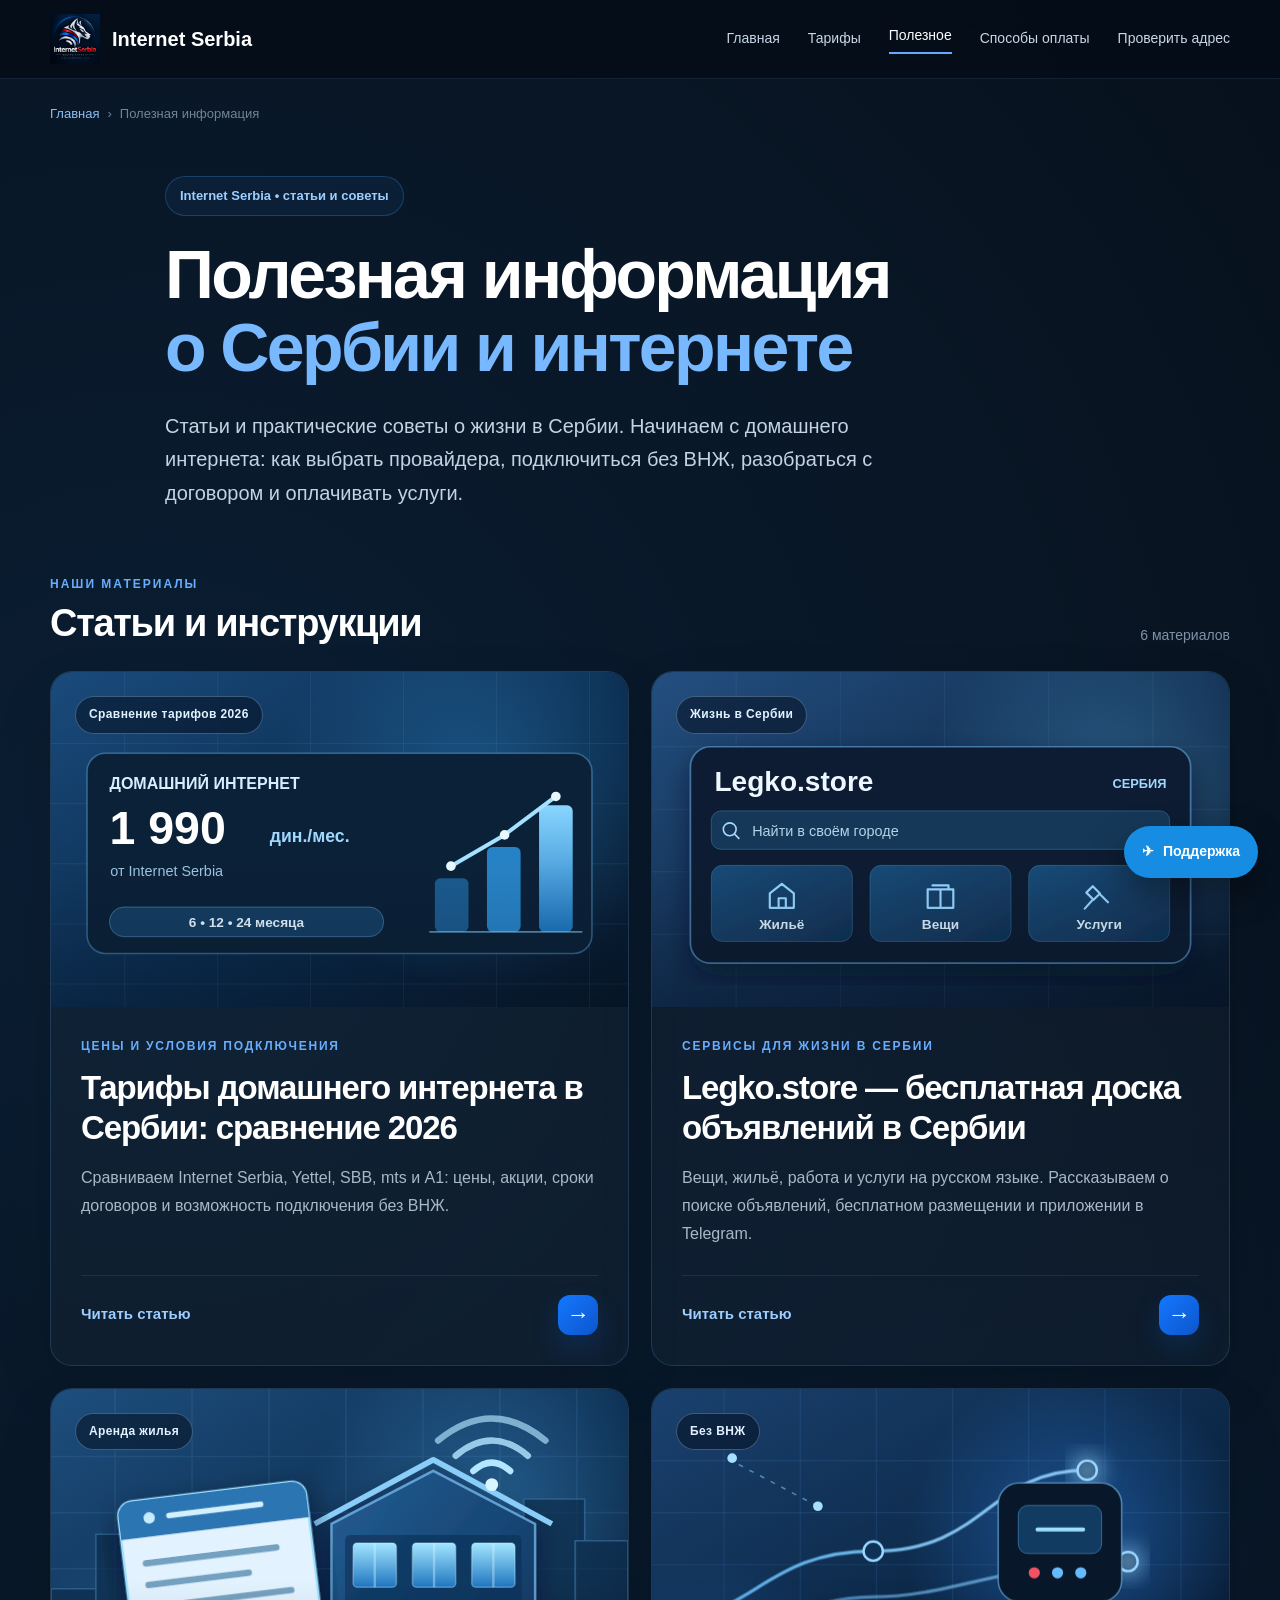
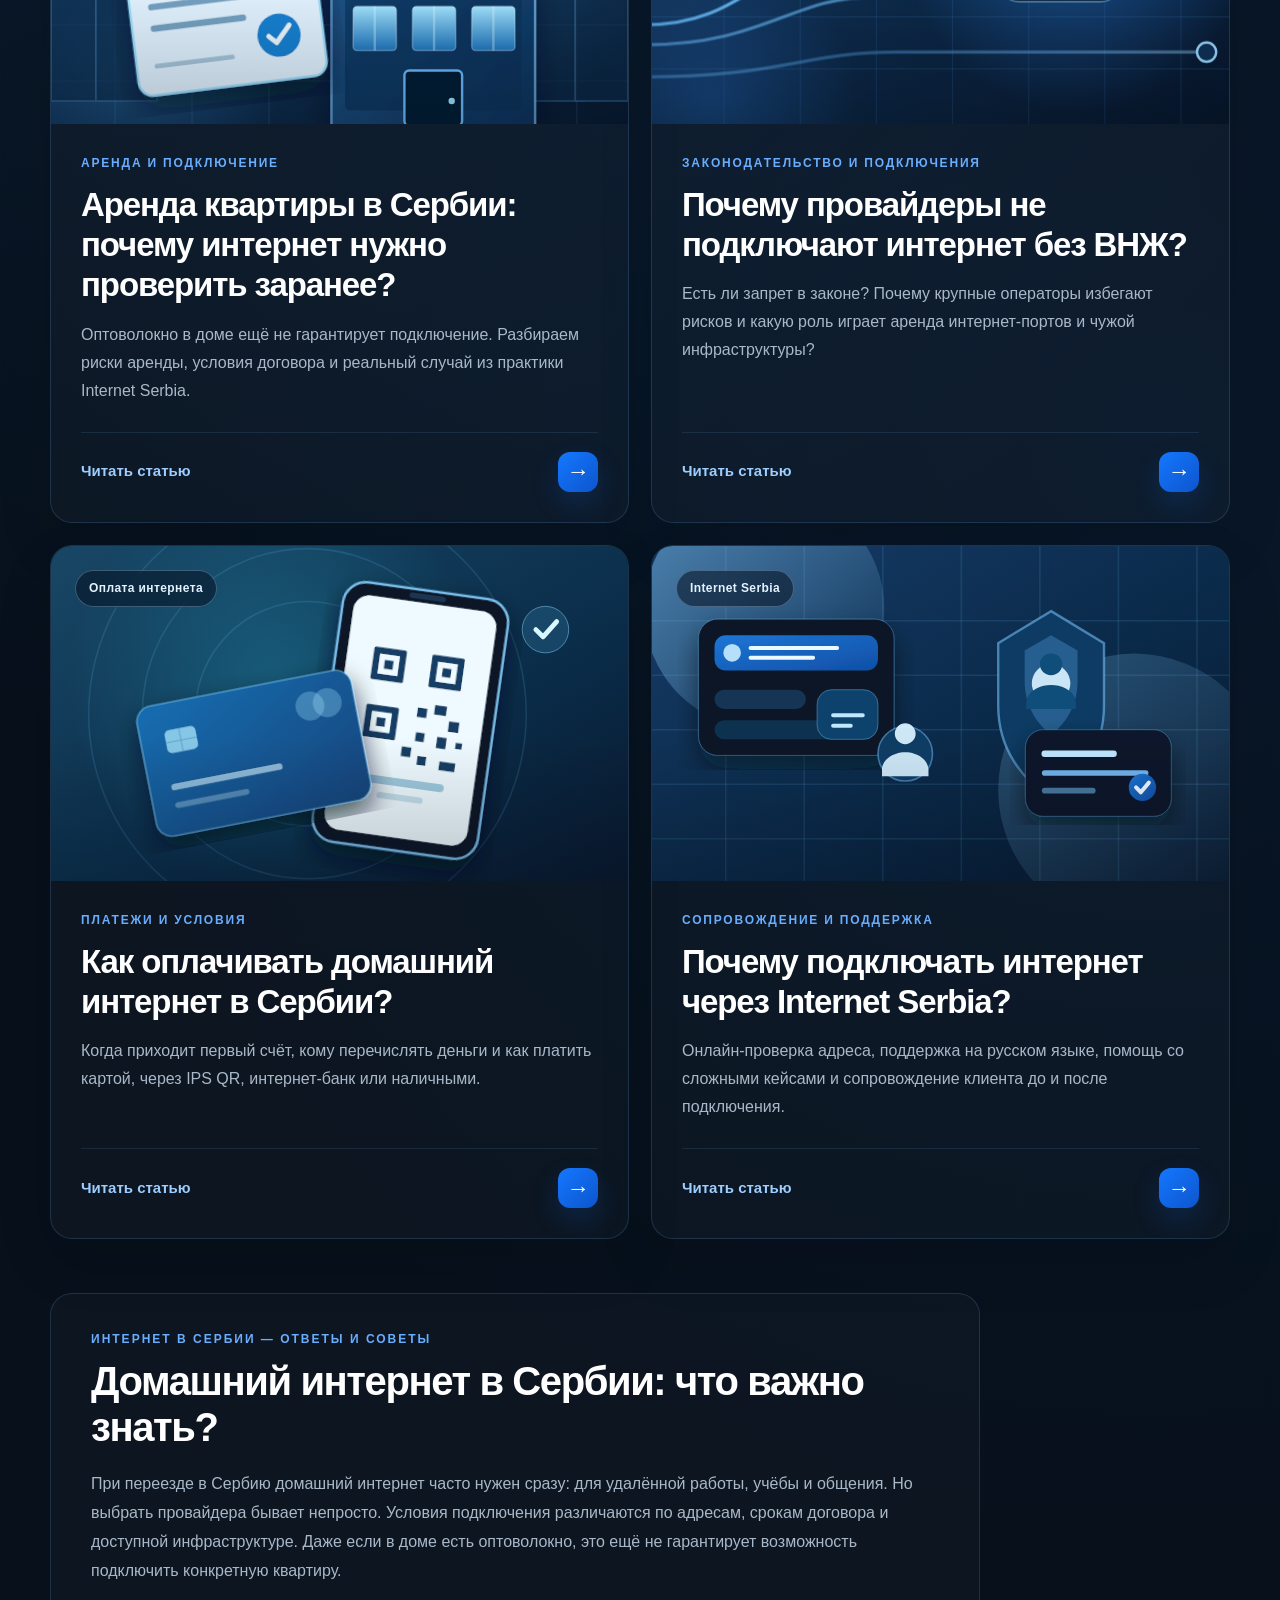
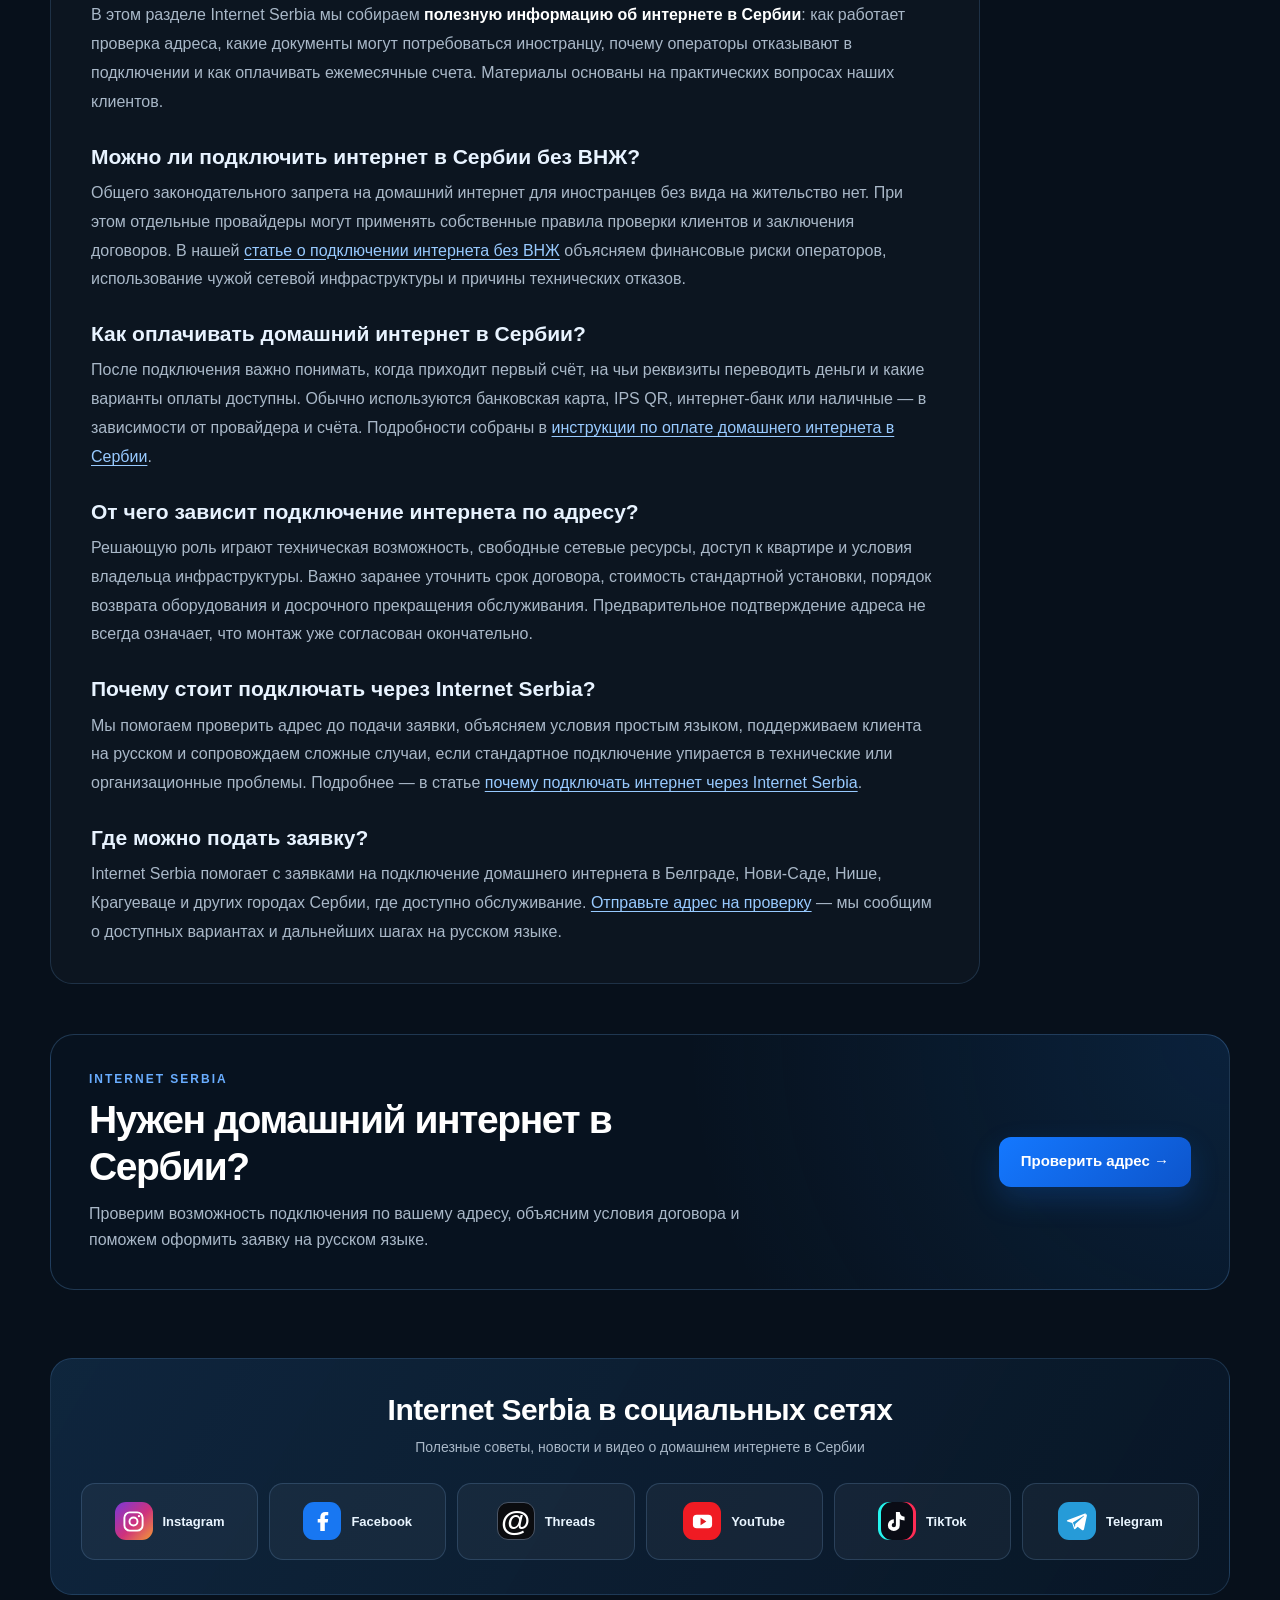
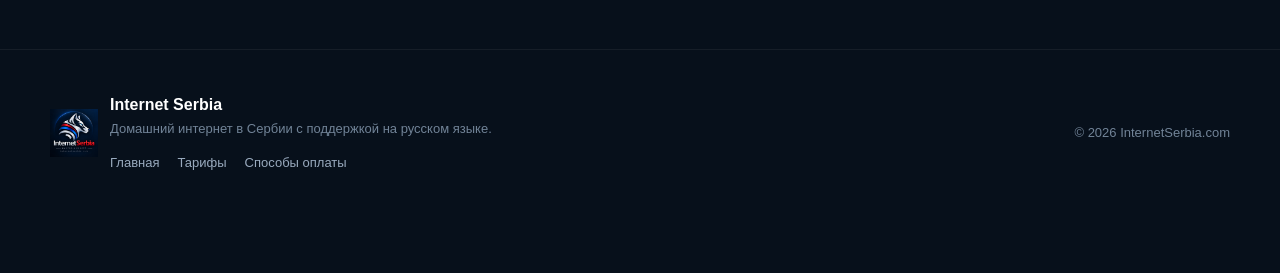
==== commit 534cf2a4: "Update articles.html" ====
--- a/articles.html
+++ b/articles.html
@@ -38,30 +38,36 @@
       {
         "@type": "ListItem",
         "position": 1,
+        "name": "Тарифы домашнего интернета в Сербии: сравнение 2026",
+        "url": "https://internetserbia.com/tarify-interneta-v-serbii-2026.html"
+      },
+      {
+        "@type": "ListItem",
+        "position": 2,
         "name": "Legko.store — бесплатная доска объявлений в Сербии на русском языке",
         "url": "https://internetserbia.com/legko-store-serbia.html"
       },
       {
         "@type": "ListItem",
-        "position": 2,
+        "position": 3,
         "name": "Аренда квартиры в Сербии: почему интернет нужно проверить до подписания договора",
         "url": "https://internetserbia.com/arenda-kvartiry-internet-serbia.html"
       },
       {
         "@type": "ListItem",
-        "position": 3,
+        "position": 4,
         "name": "Почему провайдеры не подключают интернет без ВНЖ?",
         "url": "https://internetserbia.com/pochemu-internet-v-serbii-bez-vnzh.html"
       },
       {
         "@type": "ListItem",
-        "position": 4,
+        "position": 5,
         "name": "Как оплачивать домашний интернет в Сербии?",
         "url": "https://internetserbia.com/oplata-interneta-v-serbii.html"
       },
       {
         "@type": "ListItem",
-        "position": 5,
+        "position": 6,
         "name": "Почему подключать интернет через Internet Serbia?",
         "url": "https://internetserbia.com/pochemu-vybrat-internet-serbia.html"
       }
@@ -198,10 +204,65 @@
     <section class="container" aria-labelledby="articles-title">
       <div class="section-top">
         <div><div class="section-label">Наши материалы</div><h2 id="articles-title">Статьи и инструкции</h2></div>
-        <div class="article-count">5 материалов</div>
+        <div class="article-count">6 материалов</div>
       </div>
 
       <div class="articles">
+        <!-- Статья: сравнение тарифов домашнего интернета, 2026 -->
+        <a class="article-card" href="tarify-interneta-v-serbii-2026.html" aria-label="Читать статью: Тарифы домашнего интернета в Сербии — сравнение 2026">
+          <div class="banner" style="background:#0a2441">
+            <span class="badge">Сравнение тарифов 2026</span>
+            <svg viewBox="0 0 720 420" preserveAspectRatio="xMidYMid slice" role="img" aria-label="График сравнения цен на домашний интернет в Сербии">
+              <defs>
+                <linearGradient id="rates-bg" x1="0" y1="0" x2="1" y2="1">
+                  <stop stop-color="#1a4b7c"/>
+                  <stop offset=".55" stop-color="#0a2b4d"/>
+                  <stop offset="1" stop-color="#071627"/>
+                </linearGradient>
+                <linearGradient id="rates-bar" x1="0" y1="0" x2="0" y2="1">
+                  <stop stop-color="#88d5ff"/>
+                  <stop offset="1" stop-color="#1b75bf"/>
+                </linearGradient>
+                <radialGradient id="rates-glow">
+                  <stop stop-color="#42b3ff" stop-opacity=".28"/>
+                  <stop offset="1" stop-color="#42b3ff" stop-opacity="0"/>
+                </radialGradient>
+              </defs>
+              <rect width="720" height="420" fill="url(#rates-bg)"/>
+              <circle cx="530" cy="145" r="250" fill="url(#rates-glow)"/>
+              <g stroke="#8ccaff" stroke-opacity=".11" fill="none">
+                <path d="M0 90H720M0 165H720M0 240H720M0 315H720M0 390H720"/>
+                <path d="M92 0V420M208 0V420M324 0V420M440 0V420M556 0V420M672 0V420"/>
+              </g>
+              <g transform="translate(45 102)">
+                <rect width="630" height="250" rx="23" fill="#0b2138" stroke="#6bb5eb" stroke-opacity=".42" stroke-width="2"/>
+                <text x="28" y="45" fill="#d6efff" font-size="20" font-family="Arial,Helvetica,sans-serif" font-weight="700">ДОМАШНИЙ ИНТЕРНЕТ</text>
+                <text x="28" y="113" fill="#ffffff" font-size="58" font-family="Arial,Helvetica,sans-serif" font-weight="800">1 990</text>
+                <text x="228" y="111" fill="#9ed8ff" font-size="22" font-family="Arial,Helvetica,sans-serif" font-weight="700">дин./мес.</text>
+                <text x="29" y="153" fill="#9bc5e3" font-size="18" font-family="Arial,Helvetica,sans-serif">от Internet Serbia</text>
+                <g transform="translate(424 42)">
+                  <rect x="10" y="114" width="42" height="67" rx="7" fill="#1b5a8e"/>
+                  <rect x="75" y="75" width="42" height="106" rx="7" fill="#2782c5"/>
+                  <rect x="140" y="23" width="42" height="158" rx="7" fill="url(#rates-bar)"/>
+                  <path d="M3 181H194" stroke="#88cfff" stroke-width="2" stroke-opacity=".6"/>
+                  <path d="m30 99 67-39 64-48" fill="none" stroke="#a4e2ff" stroke-width="5" stroke-linecap="round" stroke-linejoin="round"/>
+                  <circle cx="30" cy="99" r="6" fill="#e5f9ff"/>
+                  <circle cx="97" cy="60" r="6" fill="#e5f9ff"/>
+                  <circle cx="161" cy="12" r="6" fill="#e5f9ff"/>
+                </g>
+                <rect x="28" y="192" width="342" height="37" rx="18" fill="#143d62" stroke="#69b4e6" stroke-opacity=".55"/>
+                <text x="199" y="217" text-anchor="middle" fill="#e4f4ff" font-size="17" font-family="Arial,Helvetica,sans-serif" font-weight="700">6 • 12 • 24 месяца</text>
+              </g>
+            </svg>
+          </div>
+          <div class="card-body">
+            <div class="card-topic">Цены и условия подключения</div>
+            <h3>Тарифы домашнего интернета в Сербии: сравнение 2026</h3>
+            <p>Сравниваем Internet Serbia, Yettel, SBB, mts и A1: цены, акции, сроки договоров и возможность подключения без ВНЖ.</p>
+            <div class="card-bottom"><span class="read-more">Читать статью</span><span class="arrow" aria-hidden="true">→</span></div>
+          </div>
+        </a>
+
         <!-- Legko.store: бесплатная доска объявлений -->
         <a class="article-card" href="legko-store-serbia.html" aria-label="Читать статью: Legko.store — бесплатная доска объявлений в Сербии на русском языке">
           <div class="banner" style="background:#0a2441">
@@ -515,4 +576,3 @@
   <a class="support-float" href="https://t.me/internet_serbia" target="_blank" rel="noopener noreferrer" aria-label="Поддержка Internet Serbia в Telegram"><span aria-hidden="true">✈</span><span>Поддержка</span></a>
 </body>
 </html>
-
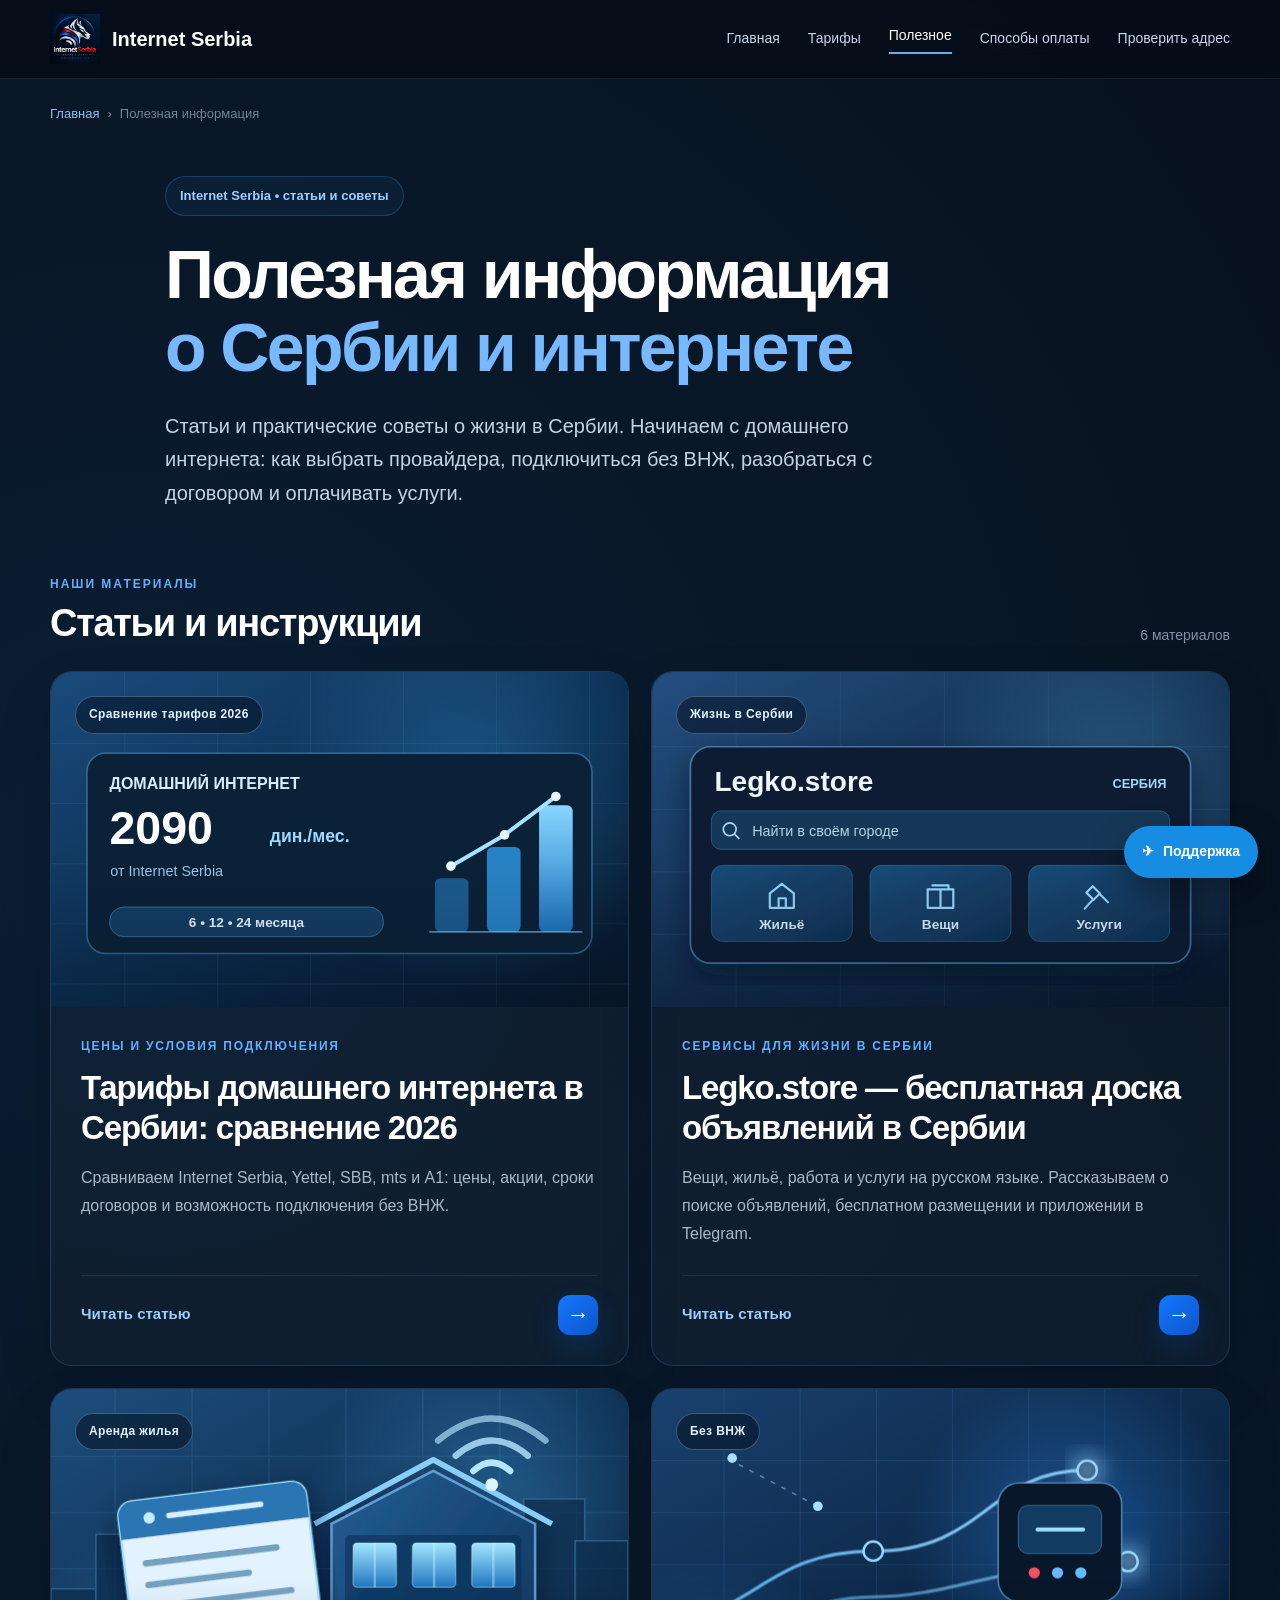
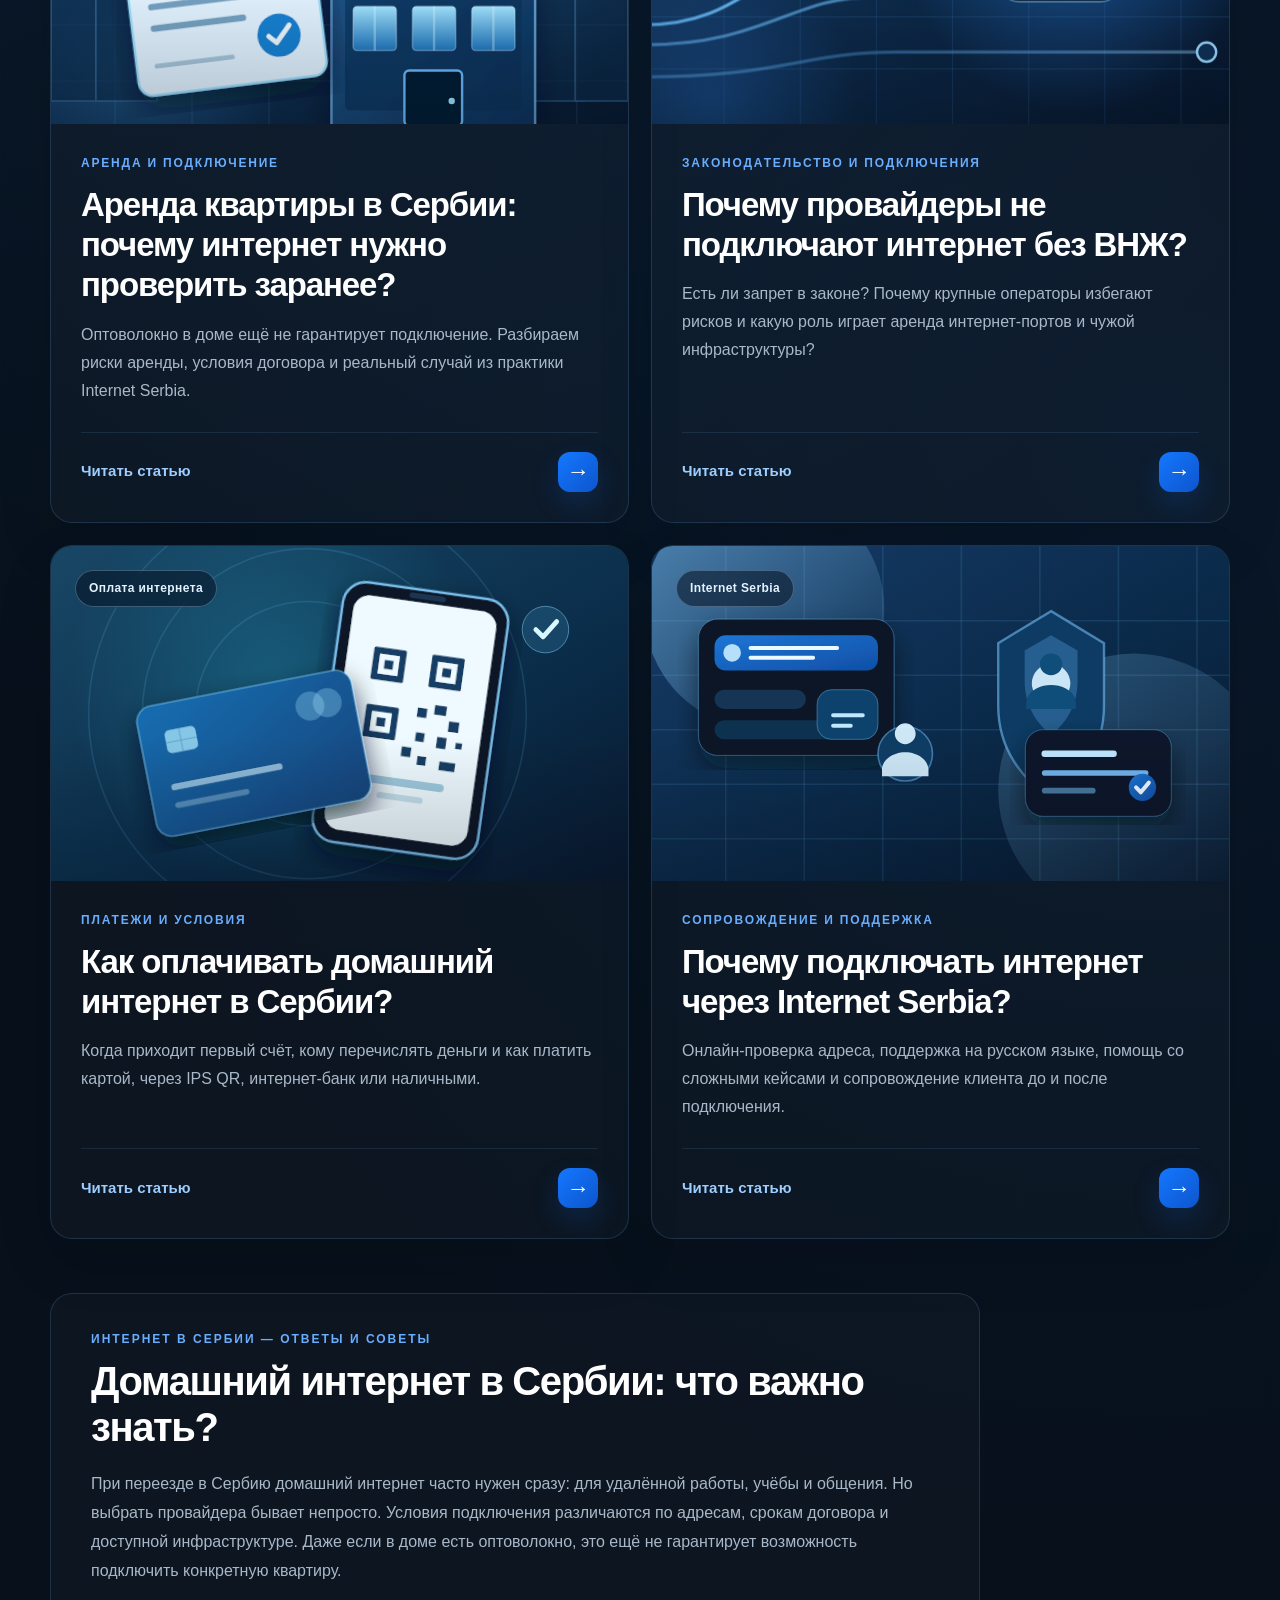
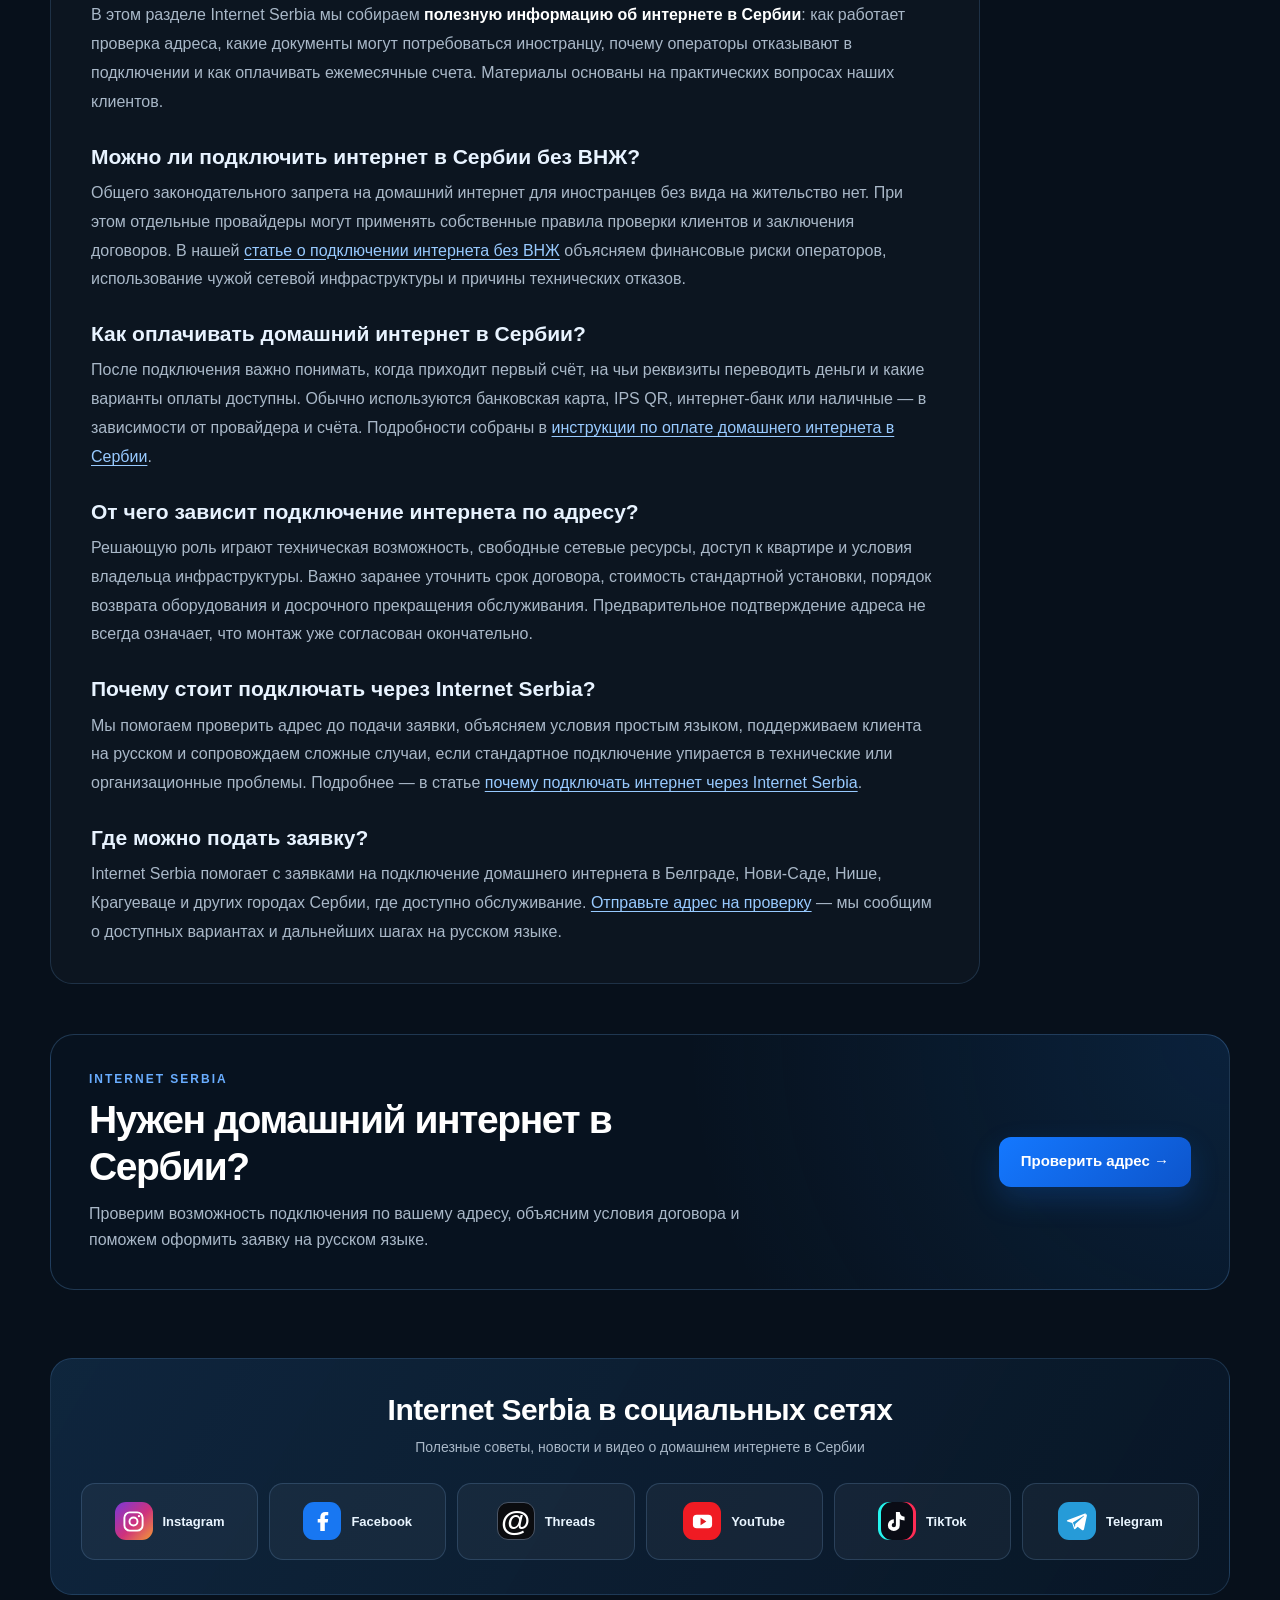
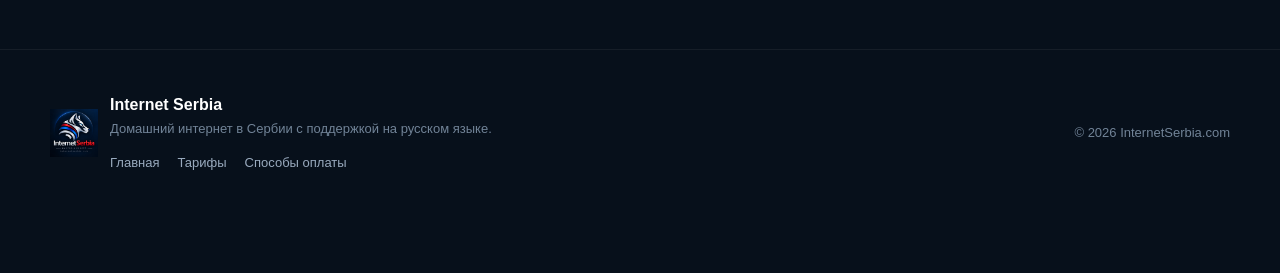
==== commit 085e19f5: "Update articles.html" ====
--- a/articles.html
+++ b/articles.html
@@ -237,7 +237,7 @@
               <g transform="translate(45 102)">
                 <rect width="630" height="250" rx="23" fill="#0b2138" stroke="#6bb5eb" stroke-opacity=".42" stroke-width="2"/>
                 <text x="28" y="45" fill="#d6efff" font-size="20" font-family="Arial,Helvetica,sans-serif" font-weight="700">ДОМАШНИЙ ИНТЕРНЕТ</text>
-                <text x="28" y="113" fill="#ffffff" font-size="58" font-family="Arial,Helvetica,sans-serif" font-weight="800">1 990</text>
+                <text x="28" y="113" fill="#ffffff" font-size="58" font-family="Arial,Helvetica,sans-serif" font-weight="800">2090</text>
                 <text x="228" y="111" fill="#9ed8ff" font-size="22" font-family="Arial,Helvetica,sans-serif" font-weight="700">дин./мес.</text>
                 <text x="29" y="153" fill="#9bc5e3" font-size="18" font-family="Arial,Helvetica,sans-serif">от Internet Serbia</text>
                 <g transform="translate(424 42)">
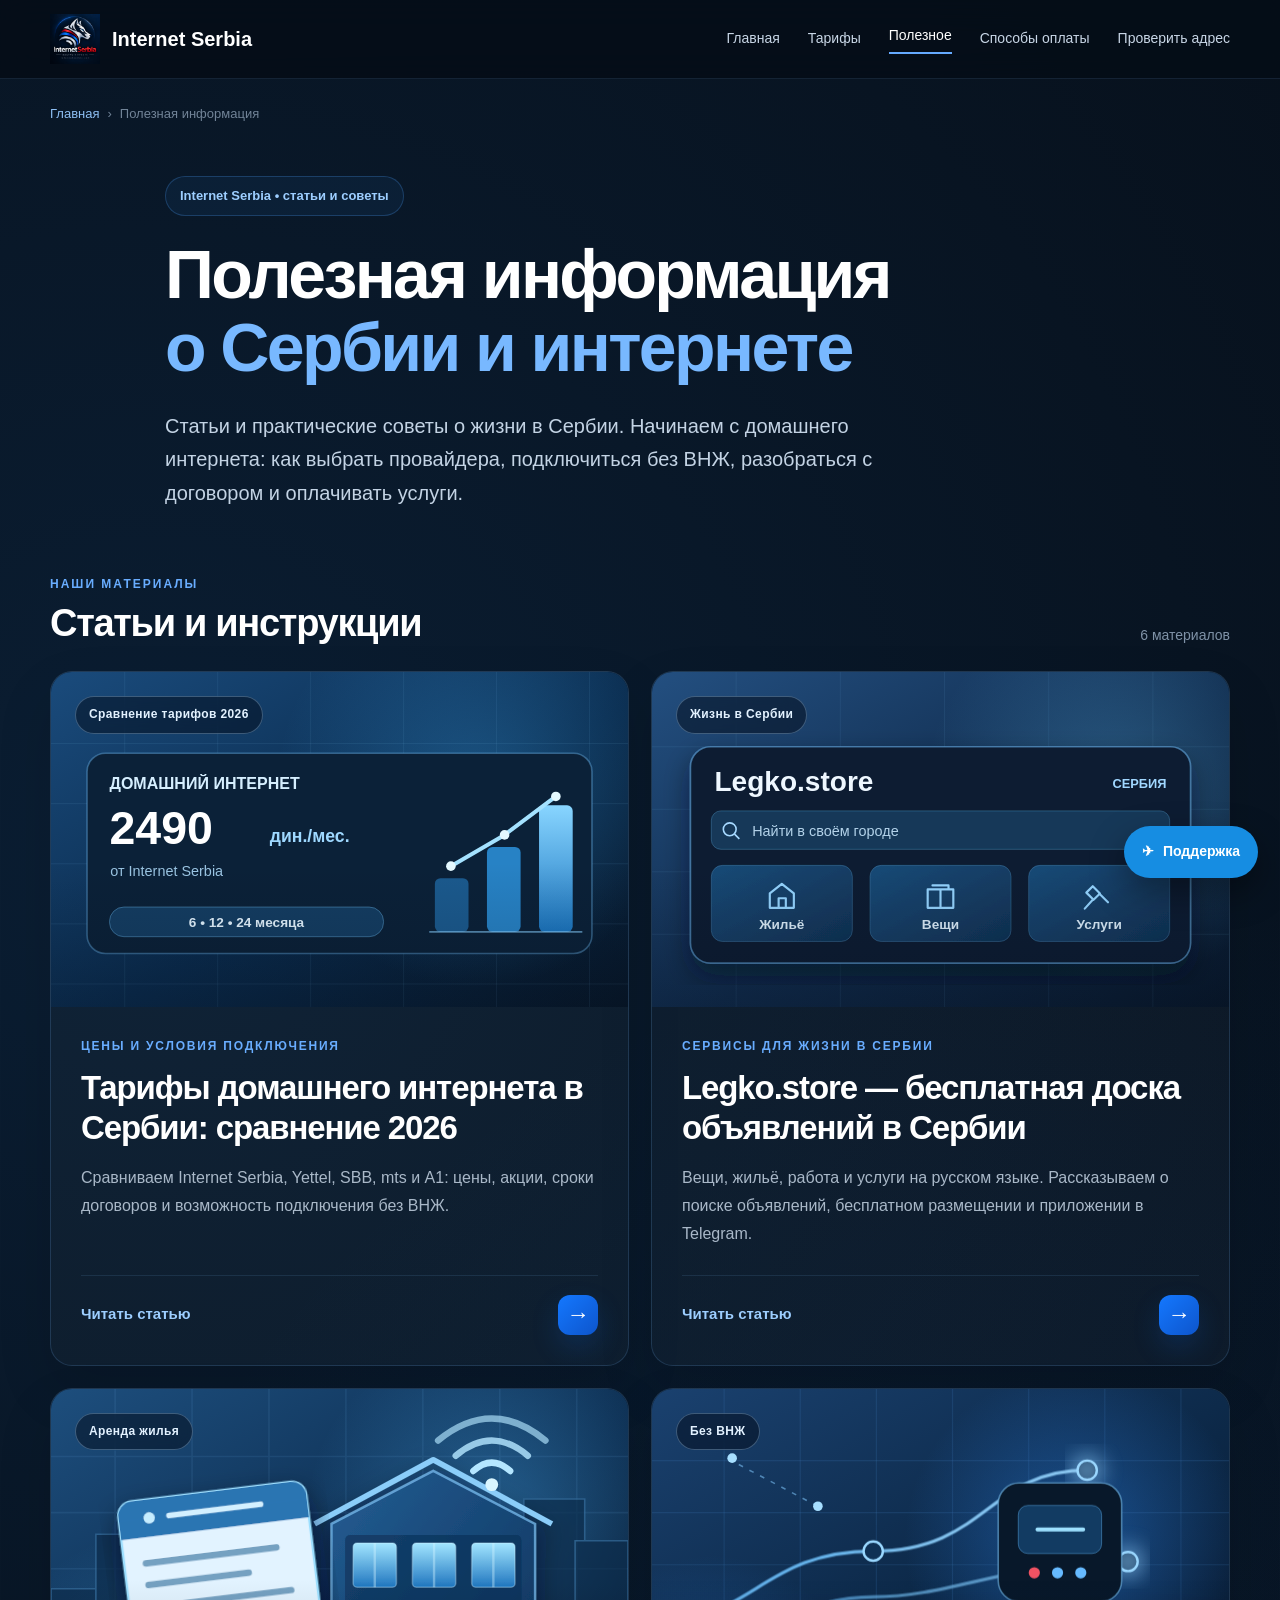
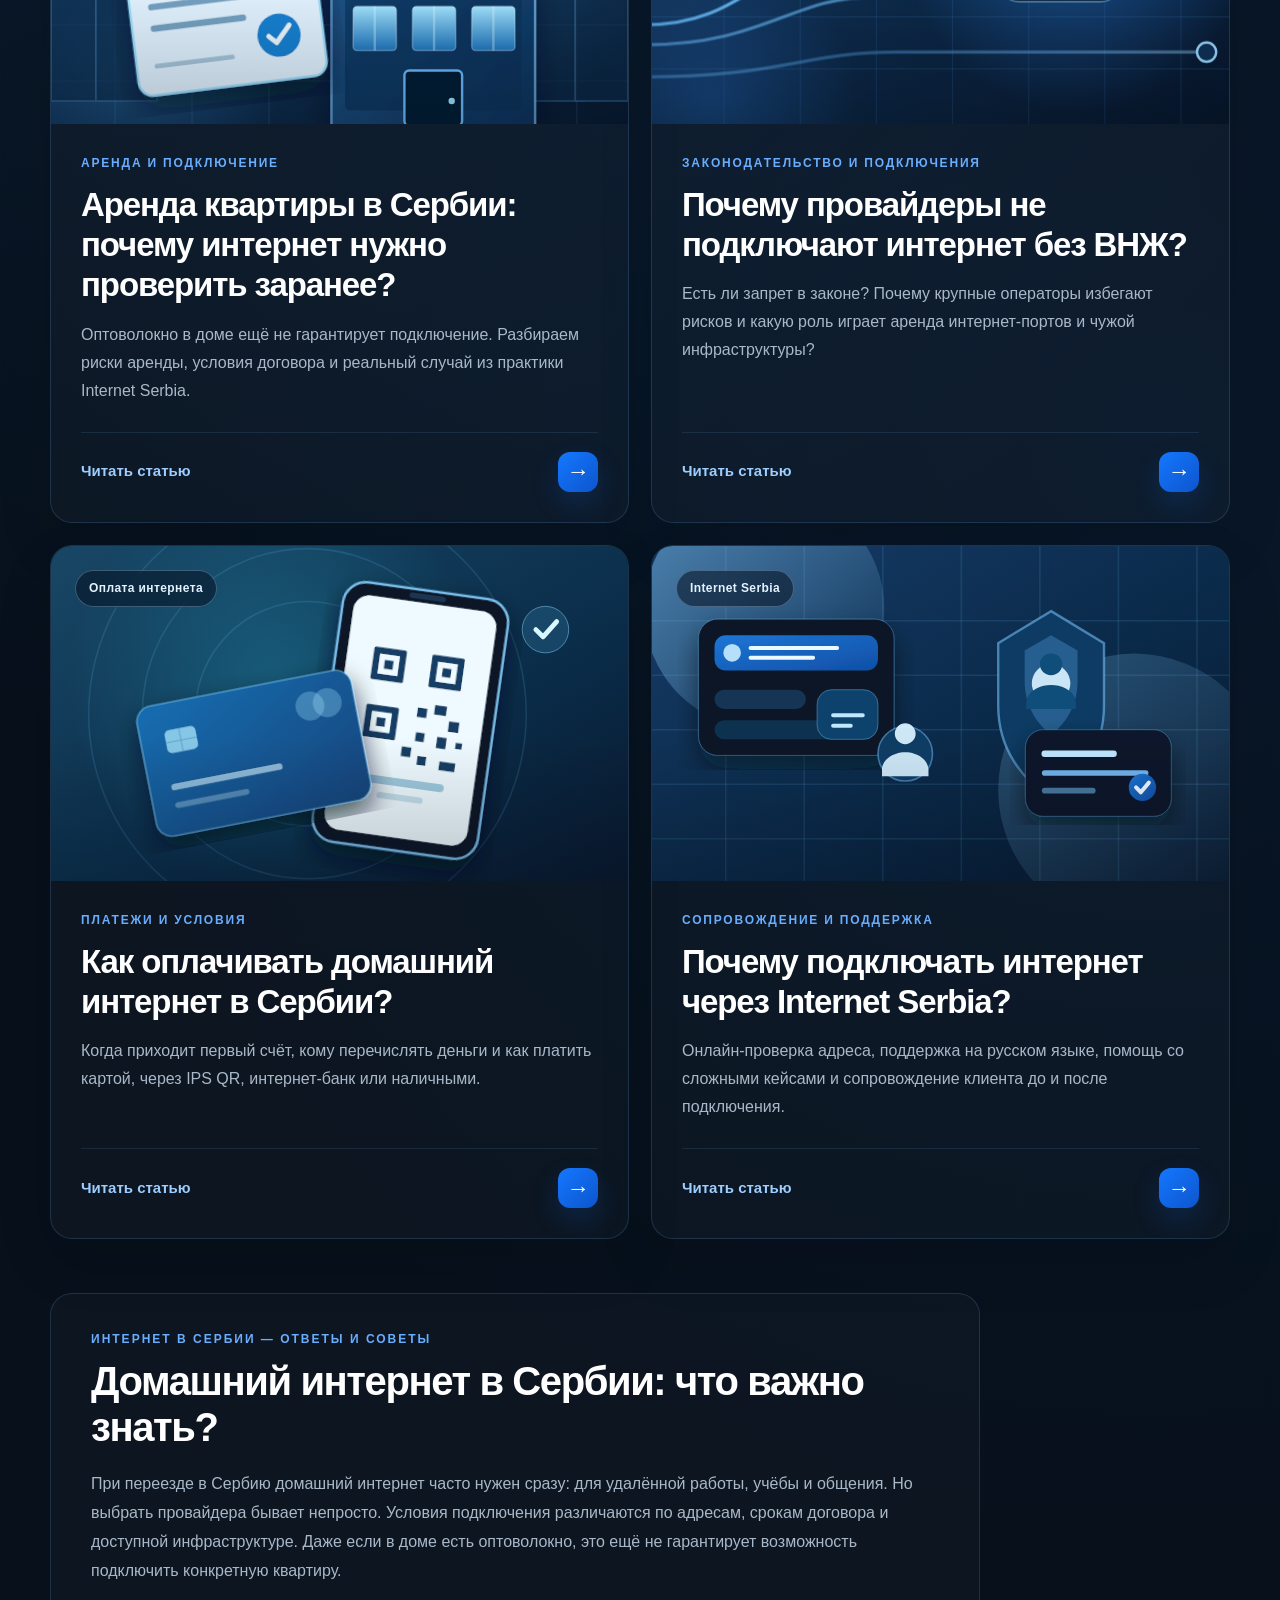
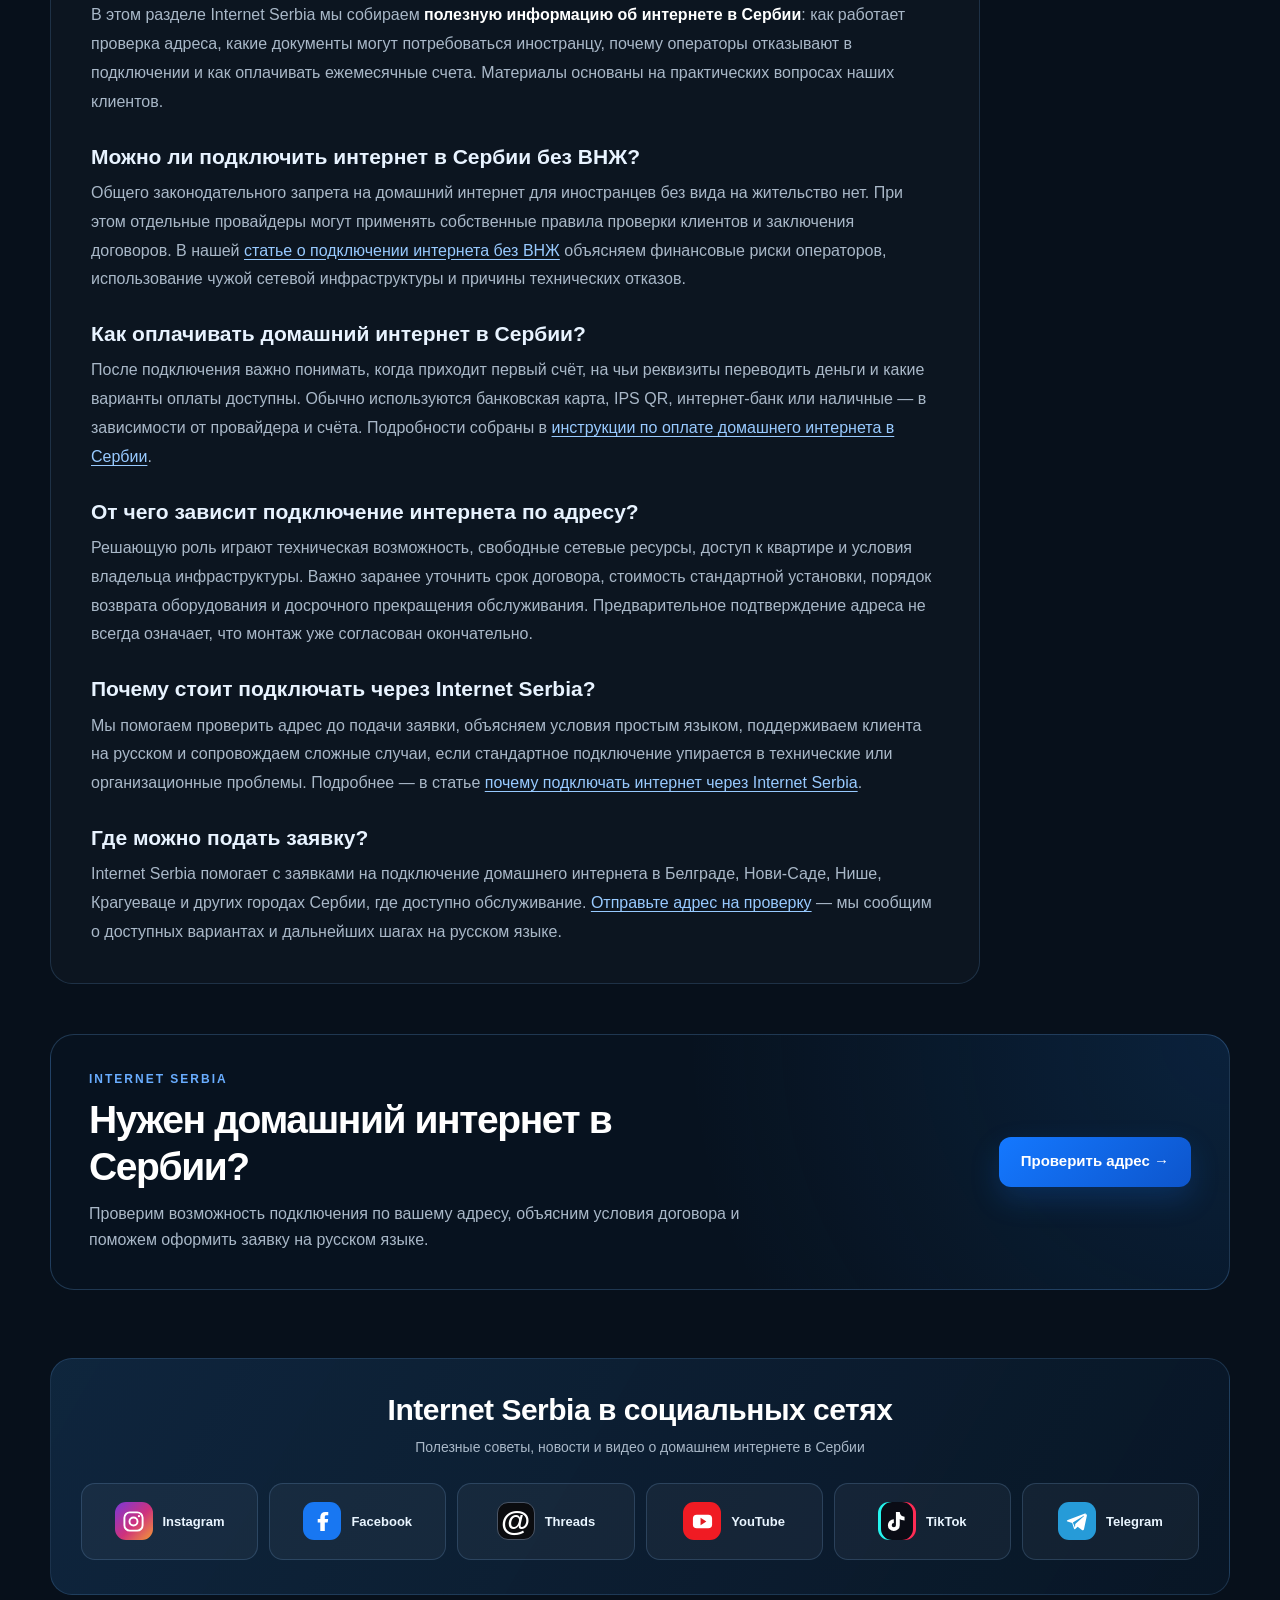
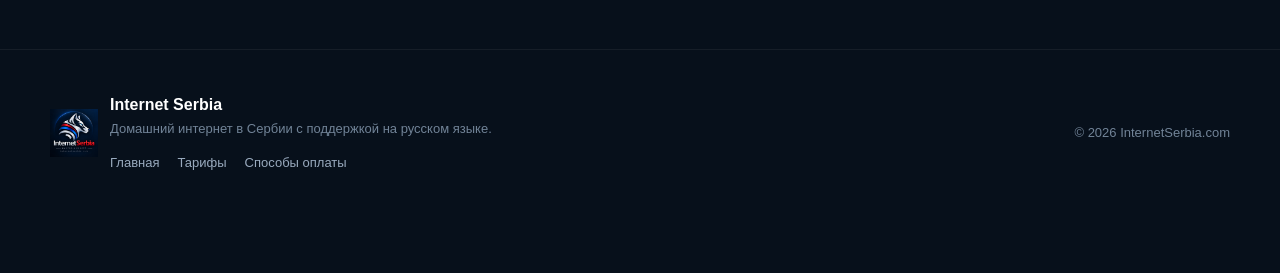
==== commit 62ecb4e7: "Update articles.html" ====
--- a/articles.html
+++ b/articles.html
@@ -237,7 +237,7 @@
               <g transform="translate(45 102)">
                 <rect width="630" height="250" rx="23" fill="#0b2138" stroke="#6bb5eb" stroke-opacity=".42" stroke-width="2"/>
                 <text x="28" y="45" fill="#d6efff" font-size="20" font-family="Arial,Helvetica,sans-serif" font-weight="700">ДОМАШНИЙ ИНТЕРНЕТ</text>
-                <text x="28" y="113" fill="#ffffff" font-size="58" font-family="Arial,Helvetica,sans-serif" font-weight="800">2090</text>
+                <text x="28" y="113" fill="#ffffff" font-size="58" font-family="Arial,Helvetica,sans-serif" font-weight="800">2490</text>
                 <text x="228" y="111" fill="#9ed8ff" font-size="22" font-family="Arial,Helvetica,sans-serif" font-weight="700">дин./мес.</text>
                 <text x="29" y="153" fill="#9bc5e3" font-size="18" font-family="Arial,Helvetica,sans-serif">от Internet Serbia</text>
                 <g transform="translate(424 42)">
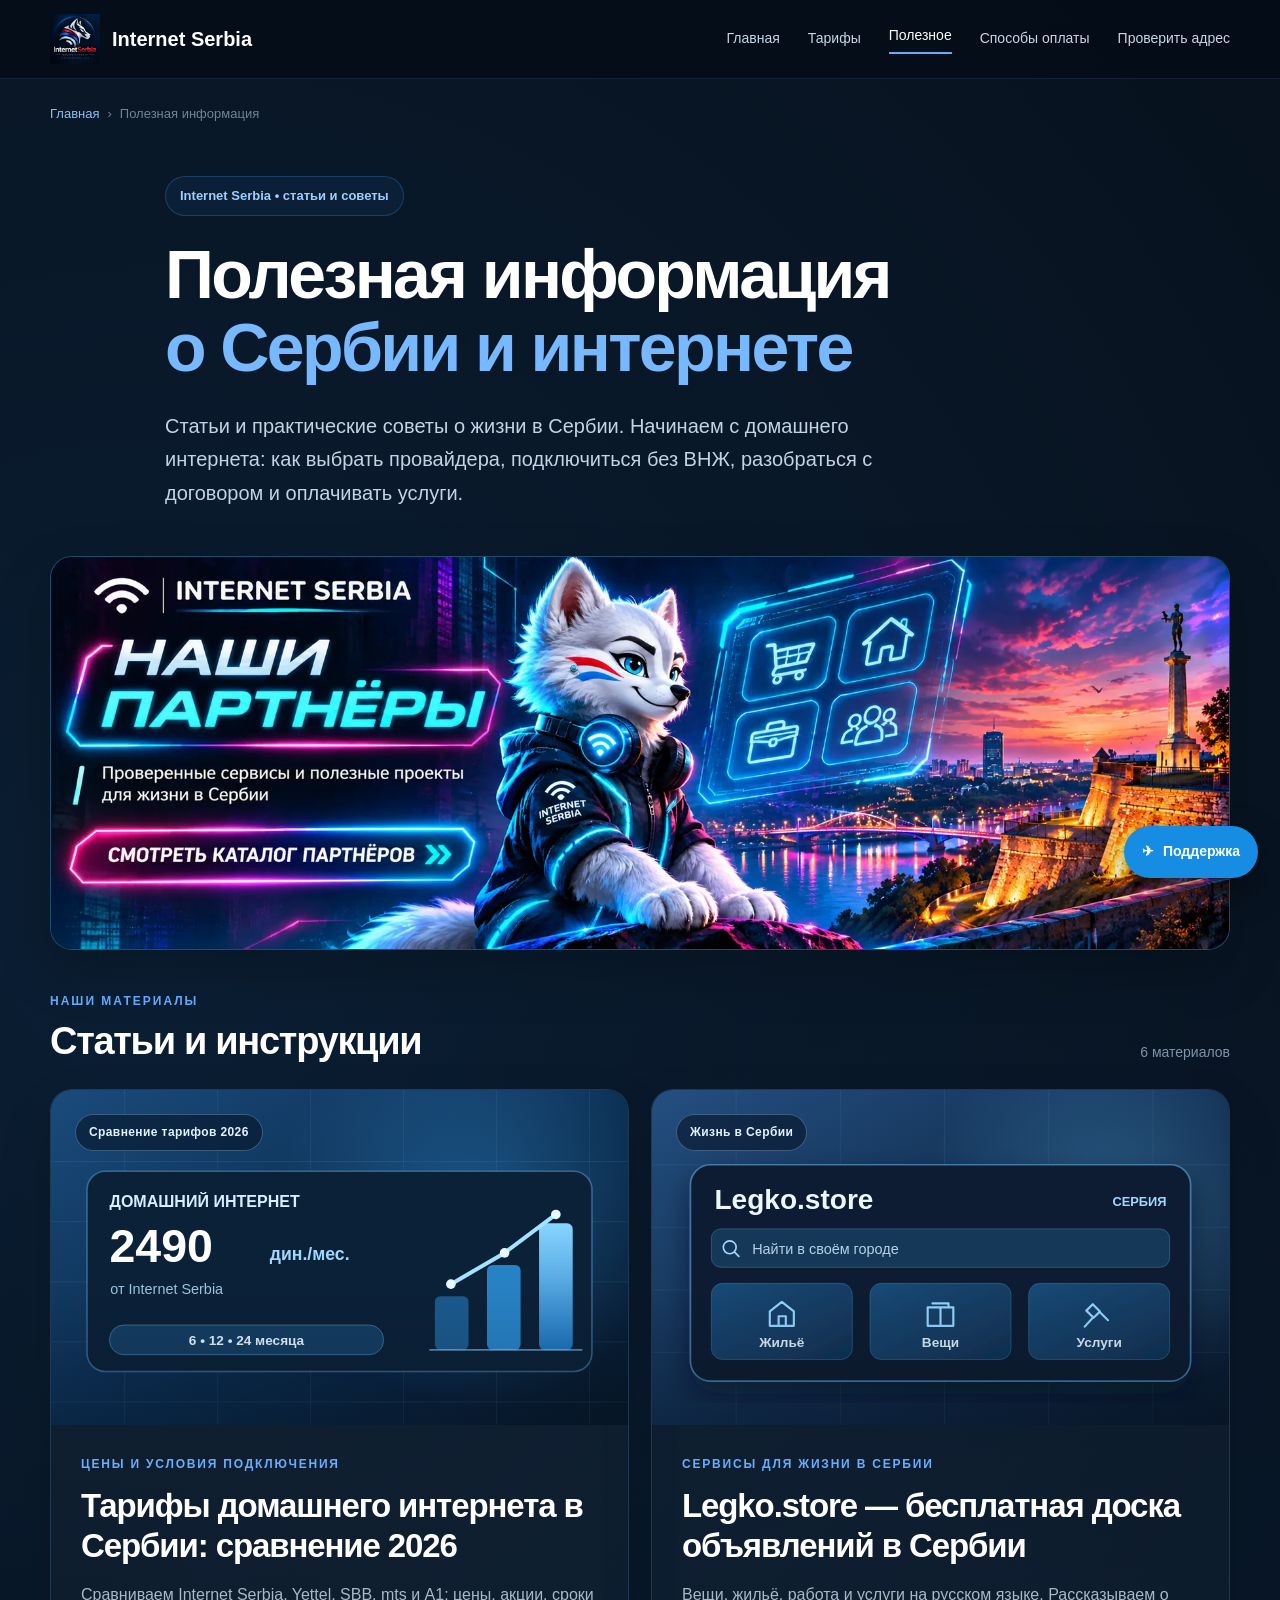
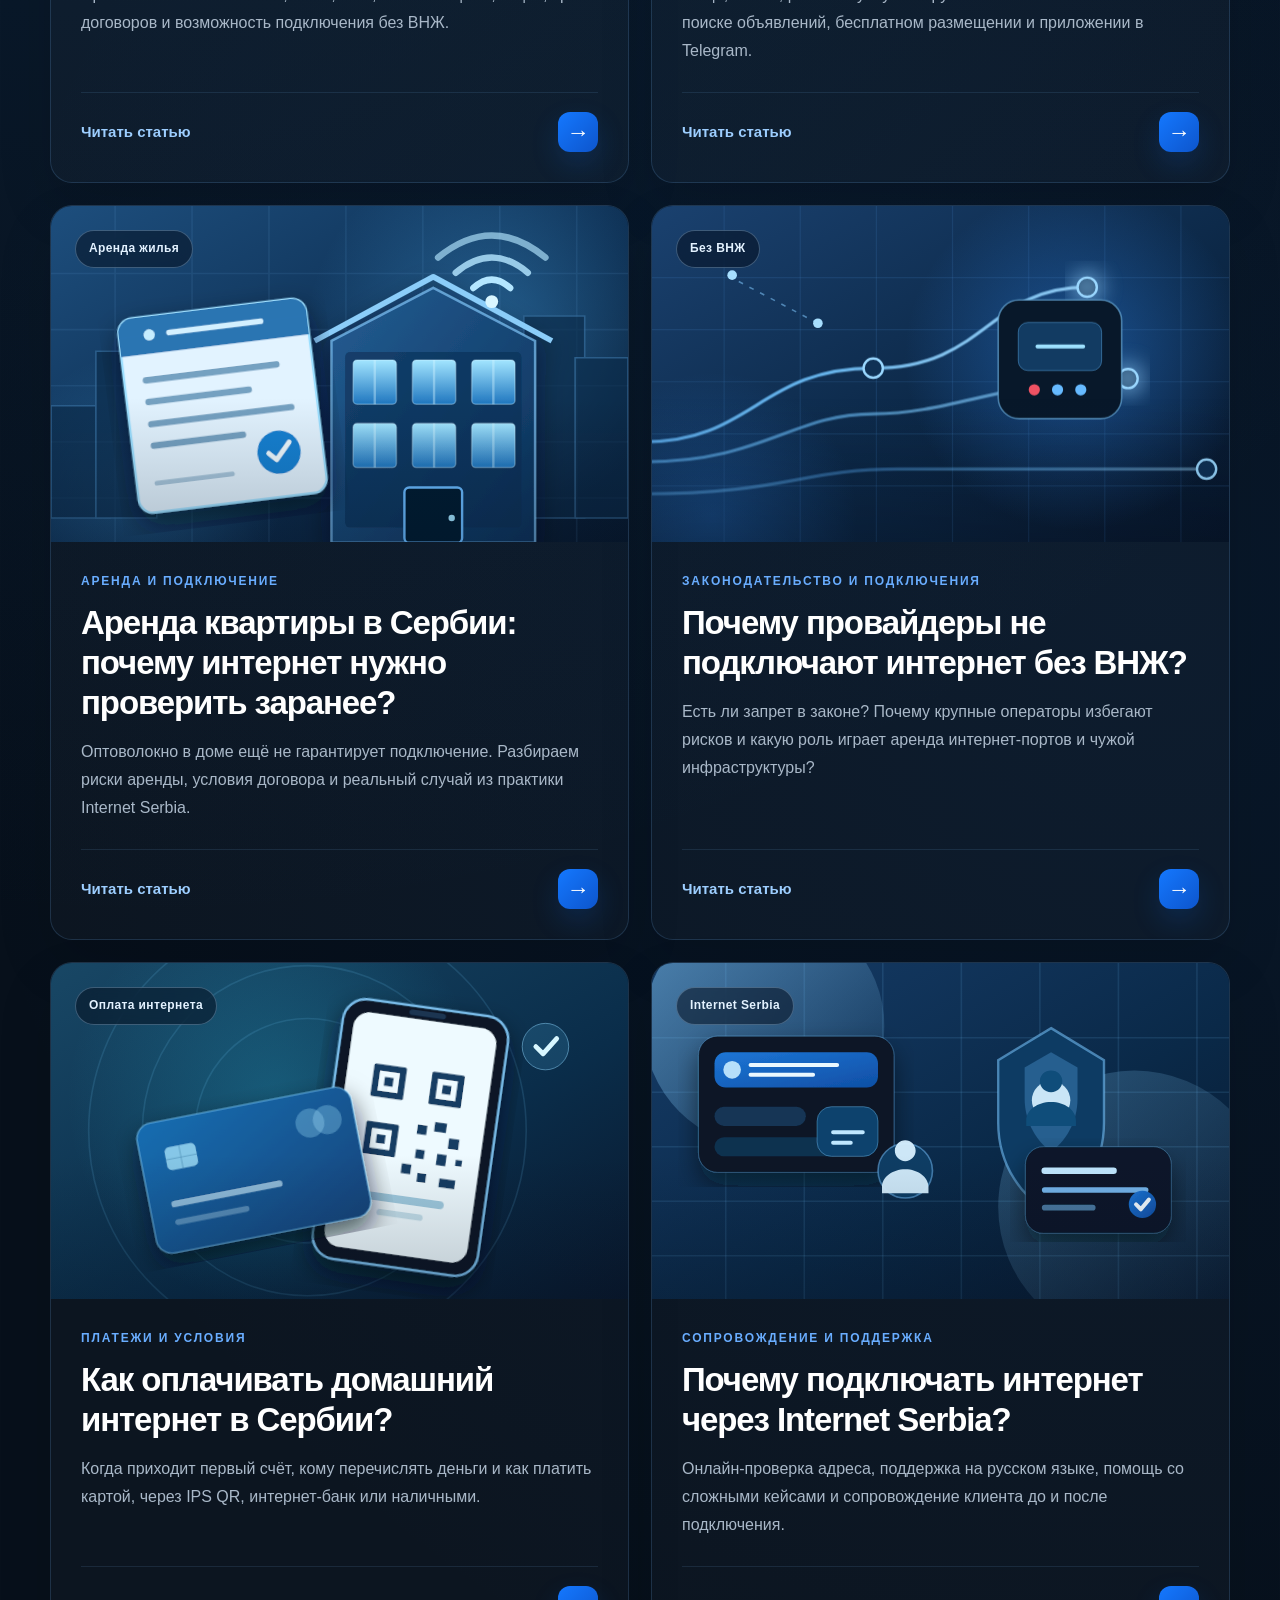
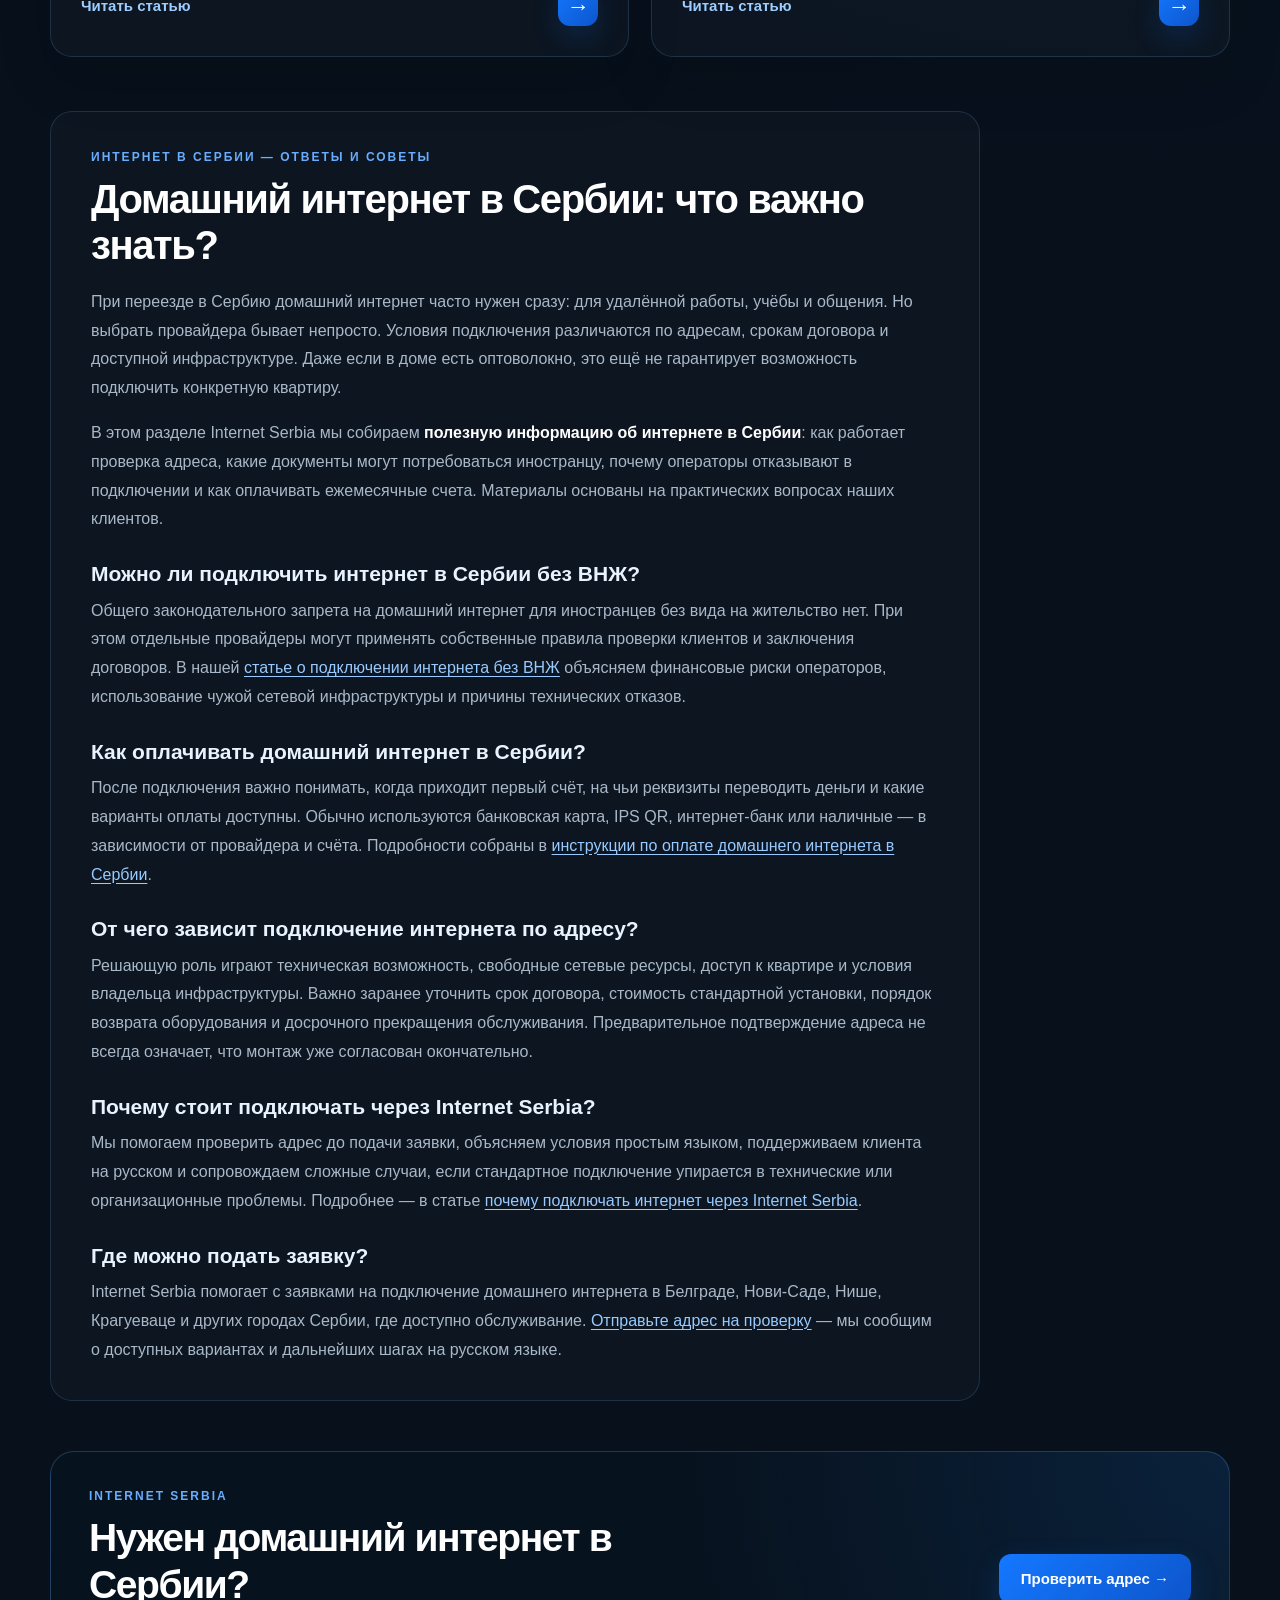
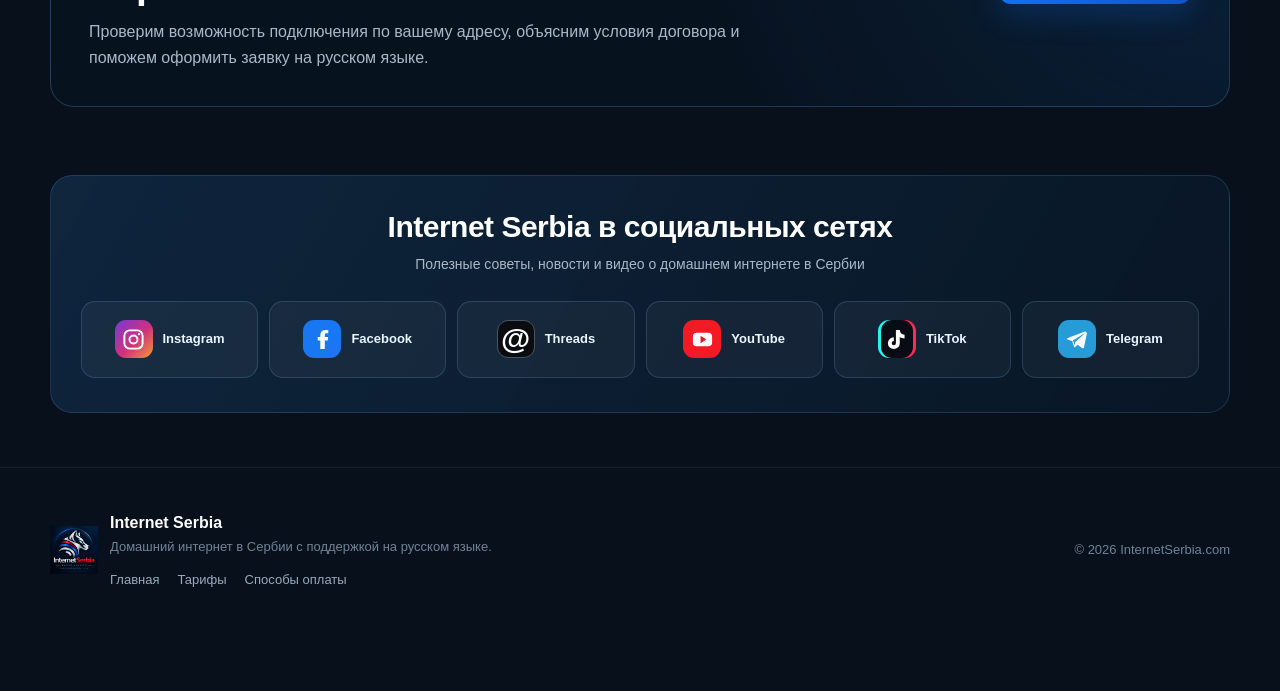
==== commit 07dc9686: "Update articles.html" ====
--- a/articles.html
+++ b/articles.html
@@ -1,4 +1,3 @@
-
 <!doctype html>
 <html lang="ru">
 <head>
@@ -171,6 +170,30 @@
       .support-float { right:14px; bottom:14px; min-height:48px; padding:0 15px; font-size:13px; }
     }
     @media(prefers-reduced-motion:reduce) { html { scroll-behavior:auto; } .article-card,.article-card:hover,.btn,.support-float,.arrow { transition:none; transform:none; } }
+
+    /* Баннер партнёров: только этот блок, без изменений существующих карточек */
+    .partners-feature { padding: 3px 0 20px; }
+    .partners-feature-link { display:block; position:relative; overflow:hidden; border-radius:22px;
+      border:1px solid rgba(84,187,255,.34); background:#071322;
+      box-shadow:0 20px 55px rgba(0,0,0,.20); isolation:isolate; }
+    .partners-feature-link picture,.partners-feature-link img { display:block; width:100%; }
+    .partners-feature-link img { width:100%; height:auto; aspect-ratio:3/1; object-fit:cover;
+      transition: transform .25s ease, filter .25s ease; }
+    .partners-feature-link:hover img { transform:scale(1.012); filter:brightness(1.045); }
+    .partners-feature-mobile { display:none; }
+    .partners-feature-link:focus-visible { outline:3px solid #8bdcff; outline-offset:4px; }
+    @media (max-width:700px) {
+      .partners-feature { padding: 0 0 18px; }
+      .partners-feature-link { border-radius:18px; }
+      .partners-feature-link img { aspect-ratio:740/579; object-fit:cover; }
+      .partners-feature-mobile {display:flex;flex-direction:column;gap:7px;padding:17px 18px 18px;
+        background:linear-gradient(120deg,#0c1c40,#111633 75%,#08253c);}
+      .partners-feature-mobile strong {font-size:23px;line-height:1.18;color:#fff;letter-spacing:-.4px;}
+      .partners-feature-mobile .feature-desc {font-size:14px;line-height:1.45;color:#c6d8ef;}
+      .partners-feature-mobile .feature-cta {align-self:flex-start;margin-top:5px;padding:9px 14px;
+        border-radius:9px;background:linear-gradient(110deg,#0271db,#00b4ee);font-weight:800;font-size:14px;color:#fff;}
+    }
+    @media (prefers-reduced-motion:reduce) {.partners-feature-link img {transition:none}.partners-feature-link:hover img {transform:none}}
   </style>
 </head>
 <body>
@@ -199,6 +222,22 @@
         <h1 id="page-title">Полезная информация<br> <span class="highlight">о Сербии и интернете</span></h1>
         <p class="lead">Статьи и практические советы о жизни в Сербии. Начинаем с домашнего интернета: как выбрать провайдера, подключиться без ВНЖ, разобраться с договором и оплачивать услуги.</p>
       </div>
+    </section>
+
+
+    <!-- Партнёры и полезные проекты: переход в новый каталог -->
+    <section class="container partners-feature" aria-label="Партнёры и полезные проекты Internet Serbia">
+      <a class="partners-feature-link" href="partners.html" aria-label="Смотреть каталог партнёров Internet Serbia">
+        <picture>
+          <source media="(max-width:700px)" srcset="[data-uri]" type="image/webp">
+          <img src="[data-uri]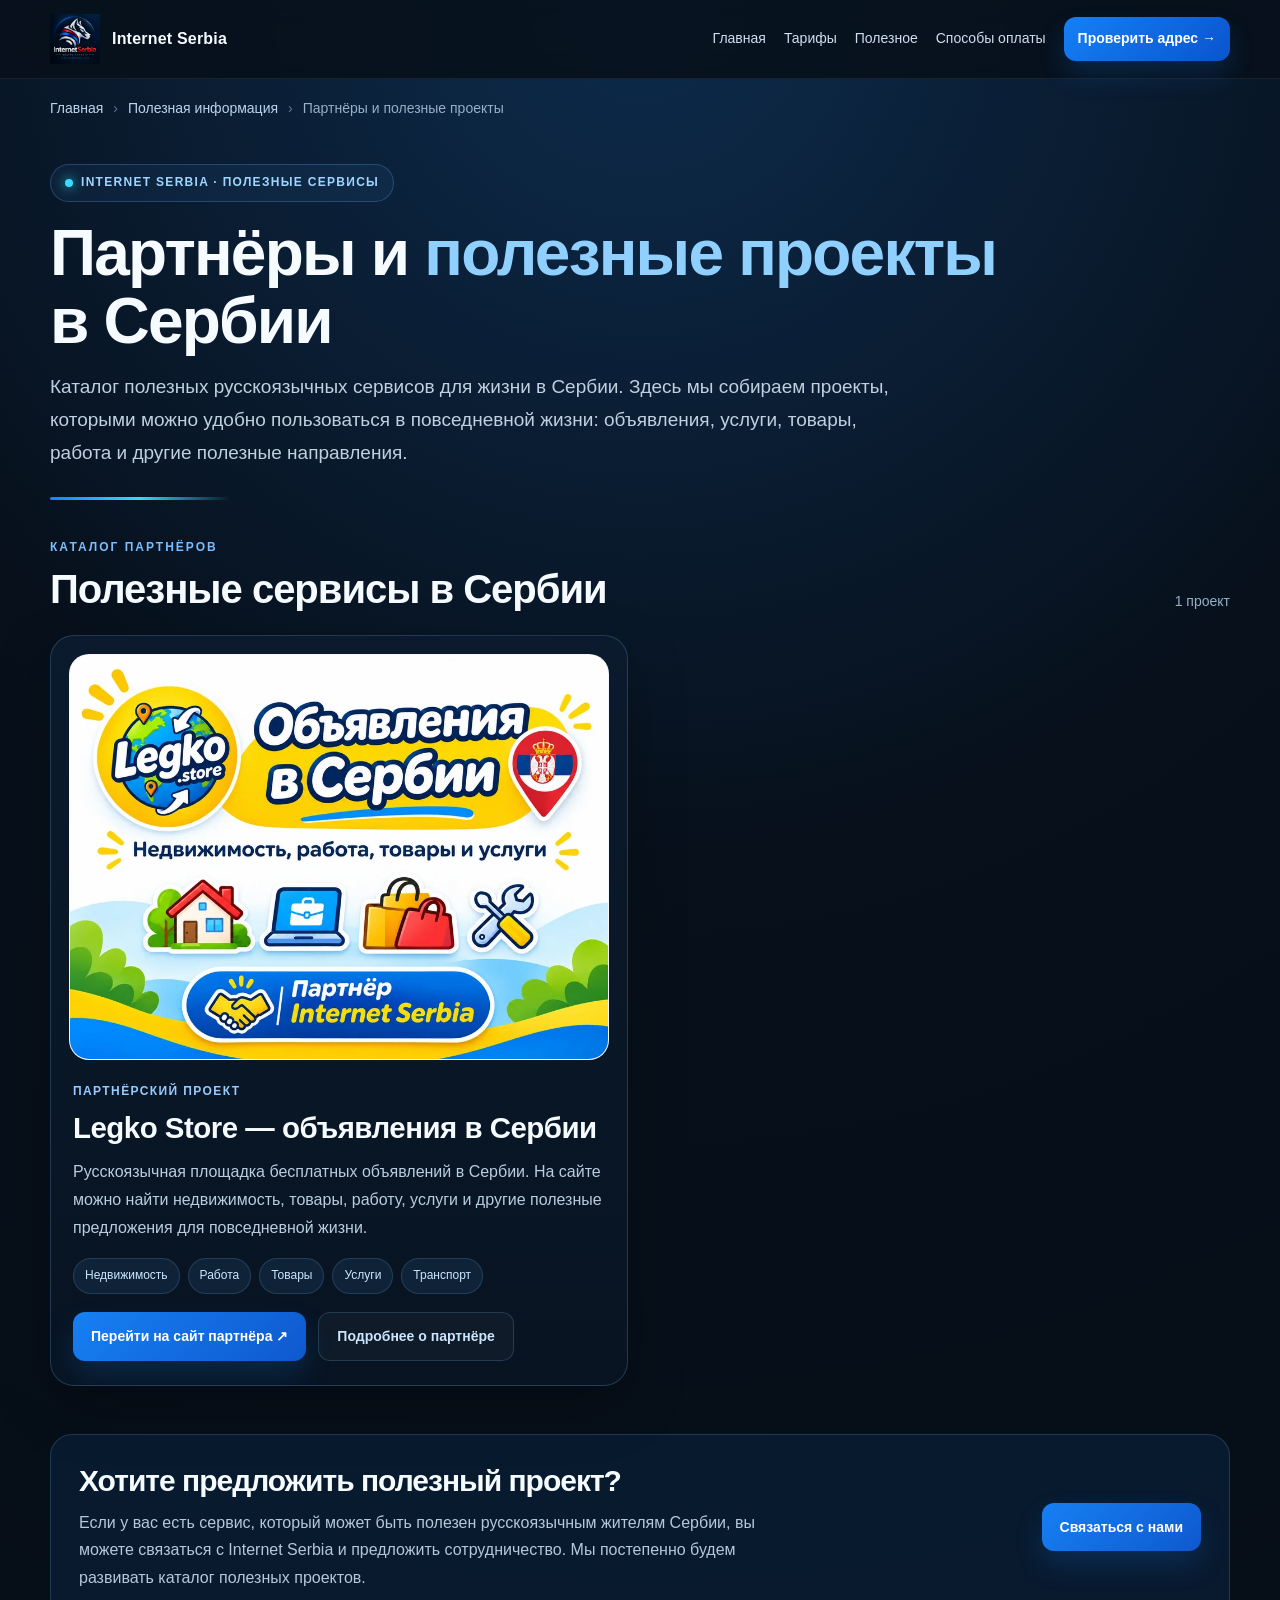
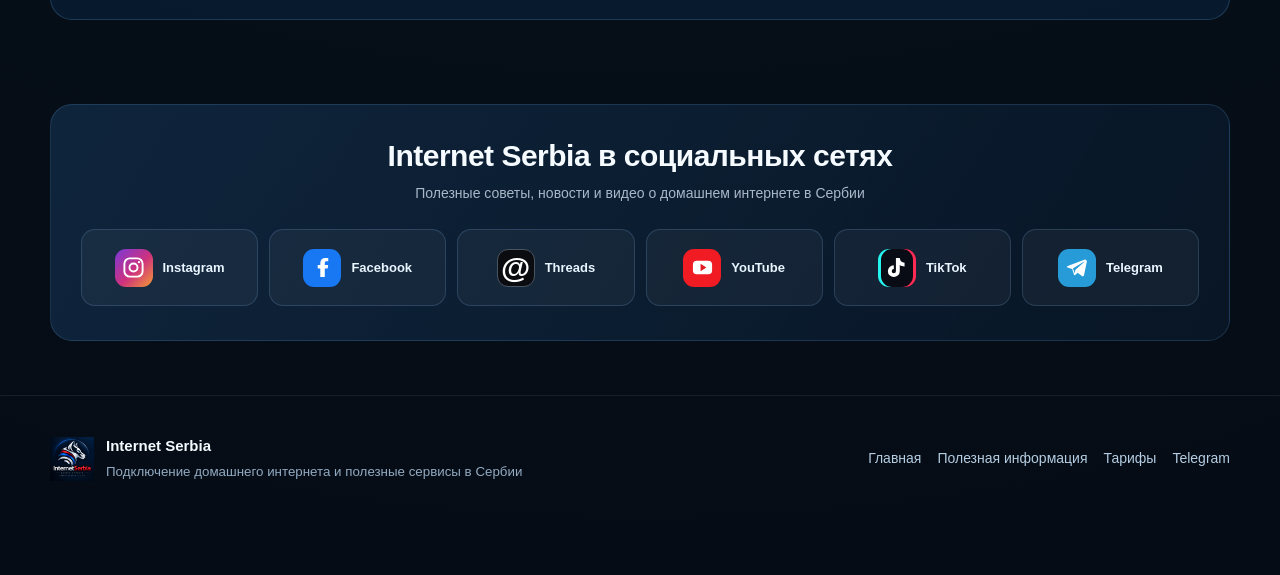
==== commit 42f7f36b: "Update articles.html" ====
--- a/articles.html
+++ b/articles.html
@@ -3,616 +3,250 @@
 <head>
   <meta charset="utf-8">
   <meta name="viewport" content="width=device-width, initial-scale=1">
-  <title>Интернет в Сербии: полезные статьи и советы | Internet Serbia</title>
-  <meta name="description" content="Домашний интернет в Сербии: статьи о подключении без ВНЖ, выборе провайдера, проверке адреса, договорах и оплате. Полезные советы Internet Serbia.">
-  <meta name="robots" content="index, follow">
-  <link rel="canonical" href="https://internetserbia.com/articles.html">
-  <link rel="icon" href="logo.png">
+  <meta name="theme-color" content="#07101b">
+  <meta name="robots" content="index, follow, max-image-preview:large, max-snippet:-1">
+  <title>Полезные сервисы в Сербии — партнёры и проекты | Internet Serbia</title>
+  <meta name="description" content="Партнёры и полезные русскоязычные сервисы для жизни в Сербии. Legko Store — объявления, недвижимость, работа, товары и услуги.">
+  <link rel="canonical" href="https://internetserbia.com/partners.html">
+  <link rel="icon" href="logo.png" type="image/png">
   <link rel="stylesheet" href="socials.css">
   <script defer src="socials.js"></script>
-  <meta name="theme-color" content="#07101b">
   <meta property="og:type" content="website">
   <meta property="og:locale" content="ru_RU">
   <meta property="og:site_name" content="Internet Serbia">
-  <meta property="og:title" content="Полезная информация о Сербии и интернете | Internet Serbia">
-  <meta property="og:description" content="Подключение домашнего интернета без ВНЖ, оплата услуг, договоры и советы для жителей Сербии.">
-  <meta property="og:url" content="https://internetserbia.com/articles.html">
+  <meta property="og:title" content="Партнёры и полезные проекты в Сербии | Internet Serbia">
+  <meta property="og:description" content="Каталог полезных сервисов для жизни в Сербии. Первый партнёр: Legko Store — русскоязычная доска объявлений.">
+  <meta property="og:url" content="https://internetserbia.com/partners.html">
   <meta property="og:image" content="https://internetserbia.com/logo.png">
+  <meta name="twitter:card" content="summary">
   <script type="application/ld+json">
-{
-  "@context": "https://schema.org",
-  "@type": "CollectionPage",
-  "name": "Полезная информация о Сербии и интернете",
-  "url": "https://internetserbia.com/articles.html",
-  "description": "Полезные статьи о подключении домашнего интернета в Сербии без ВНЖ, выборе провайдера, проверке адреса и способах оплаты.",
-  "inLanguage": "ru",
-  "isPartOf": {
-    "@type": "WebSite",
-    "name": "Internet Serbia",
-    "url": "https://internetserbia.com/"
-  },
-  "mainEntity": {
-    "@type": "ItemList",
-    "itemListElement": [
-      {
-        "@type": "ListItem",
-        "position": 1,
-        "name": "Тарифы домашнего интернета в Сербии: сравнение 2026",
-        "url": "https://internetserbia.com/tarify-interneta-v-serbii-2026.html"
-      },
-      {
-        "@type": "ListItem",
-        "position": 2,
-        "name": "Legko.store — бесплатная доска объявлений в Сербии на русском языке",
-        "url": "https://internetserbia.com/legko-store-serbia.html"
-      },
-      {
-        "@type": "ListItem",
-        "position": 3,
-        "name": "Аренда квартиры в Сербии: почему интернет нужно проверить до подписания договора",
-        "url": "https://internetserbia.com/arenda-kvartiry-internet-serbia.html"
-      },
-      {
-        "@type": "ListItem",
-        "position": 4,
-        "name": "Почему провайдеры не подключают интернет без ВНЖ?",
-        "url": "https://internetserbia.com/pochemu-internet-v-serbii-bez-vnzh.html"
-      },
-      {
-        "@type": "ListItem",
-        "position": 5,
-        "name": "Как оплачивать домашний интернет в Сербии?",
-        "url": "https://internetserbia.com/oplata-interneta-v-serbii.html"
-      },
-      {
-        "@type": "ListItem",
-        "position": 6,
-        "name": "Почему подключать интернет через Internet Serbia?",
-        "url": "https://internetserbia.com/pochemu-vybrat-internet-serbia.html"
-      }
-    ]
+  {
+    "@context":"https://schema.org",
+    "@type":"CollectionPage",
+    "@id":"https://internetserbia.com/partners.html#page",
+    "url":"https://internetserbia.com/partners.html",
+    "name":"Партнёры и полезные проекты в Сербии",
+    "description":"Каталог полезных русскоязычных сервисов для жизни в Сербии от Internet Serbia.",
+    "inLanguage":"ru",
+    "isPartOf":{"@type":"WebSite","name":"Internet Serbia","url":"https://internetserbia.com/"},
+    "mainEntity":{
+      "@type":"ItemList",
+      "numberOfItems":1,
+      "itemListElement":[{"@type":"ListItem","position":1,"name":"Legko Store — объявления в Сербии","url":"https://legkostore.rs/"}]
+    },
+    "breadcrumb":{"@type":"BreadcrumbList","itemListElement":[
+      {"@type":"ListItem","position":1,"name":"Главная","item":"https://internetserbia.com/"},
+      {"@type":"ListItem","position":2,"name":"Полезная информация","item":"https://internetserbia.com/articles.html"},
+      {"@type":"ListItem","position":3,"name":"Партнёры и полезные проекты","item":"https://internetserbia.com/partners.html"}
+    ]}
   }
-}
   </script>
   <style>
-    :root { color-scheme: dark; --bg:#07101b; --blue:#78b8ff; --muted:#a9b8c8; --line:rgba(110,175,245,.18); }
-    * { box-sizing:border-box; }
-    html { scroll-behavior:smooth; }
-    body { margin:0; color:#fff; font:16px/1.65 Arial,Helvetica,sans-serif; overflow-x:hidden;
-      background:radial-gradient(circle at 12% 17%,rgba(30,110,190,.15),transparent 34%),radial-gradient(circle at 90% 40%,rgba(20,90,170,.1),transparent 35%),var(--bg); }
-    a { color:inherit; text-decoration:none; }
-    img { display:block; max-width:100%; }
-    .container { width:min(1180px,calc(100% - 40px)); margin-inline:auto; }
-    header { position:sticky; top:0; z-index:100; backdrop-filter:blur(16px); -webkit-backdrop-filter:blur(16px); background:rgba(5,13,23,.88); border-bottom:1px solid rgba(135,190,255,.12); }
-    .header-inner { min-height:78px; display:flex; align-items:center; justify-content:space-between; gap:30px; }
-    .logo { display:flex; align-items:center; gap:12px; font-size:20px; font-weight:800; white-space:nowrap; }
-    .logo img { width:50px; height:50px; object-fit:contain; }
-    nav { display:flex; align-items:center; gap:28px; }
-    nav a { color:#c8d6e6; font-size:14px; transition:color .2s; }
-    nav a:hover, nav a[aria-current="page"] { color:#fff; }
-    nav a[aria-current="page"] { border-bottom:2px solid #65aaff; padding-bottom:4px; }
-    .breadcrumb { padding-top:24px; color:#718397; font-size:13px; }
-    .breadcrumb a { color:#8ebff3; }
-    .breadcrumb span { margin:0 8px; }
-    .hero { padding:52px 0 42px; }
-    .hero-content { max-width:950px; }
-    .eyebrow { display:inline-flex; align-items:center; padding:8px 14px; margin-bottom:22px; color:#9dceff; background:rgba(45,125,220,.08); border:1px solid rgba(80,165,255,.24); border-radius:999px; font-size:13px; font-weight:700; }
-    h1 { margin:0 0 25px; font-size:clamp(40px,5.5vw,68px); line-height:1.08; letter-spacing:-2.6px; }
-    .highlight { color:var(--blue); }
-    .lead { max-width:780px; color:#c3d3e4; font-size:20px; line-height:1.68; margin:0; }
-    .section-top { display:flex; gap:20px; align-items:end; justify-content:space-between; margin:22px 0 24px; }
-    .section-label { color:#69adff; letter-spacing:2px; text-transform:uppercase; font-size:12px; font-weight:800; }
-    .section-top h2 { margin:7px 0 0; font-size:clamp(27px,3.5vw,38px); line-height:1.2; letter-spacing:-1.3px; }
-    .article-count { color:#7f92a7; font-size:14px; white-space:nowrap; }
-    .articles { display:grid; grid-template-columns:repeat(2,minmax(0,1fr)); gap:22px; padding-bottom:48px; }
-    .article-card { display:flex; flex-direction:column; overflow:hidden; border:1px solid var(--line); border-radius:22px; background:rgba(255,255,255,.025); box-shadow:0 24px 55px rgba(0,0,0,.12); transition:transform .25s,border-color .25s,box-shadow .25s; }
-    .article-card:hover { transform:translateY(-5px); border-color:rgba(119,183,255,.45); box-shadow:0 22px 58px rgba(0,0,0,.26); }
-    .banner { position:relative; width:100%; aspect-ratio:1.72/1; min-height:220px; overflow:hidden; isolation:isolate; }
-    .banner svg { width:100%; height:100%; display:block; }
-    .banner::after { content:""; position:absolute; inset:0; z-index:1; pointer-events:none; background:linear-gradient(180deg,transparent 57%,rgba(5,13,26,.22)); }
-    .badge { position:absolute; left:24px; top:24px; z-index:2; padding:8px 13px; border:1px solid rgba(180,218,255,.3); border-radius:999px; color:#e3f2ff; font-size:12px; font-weight:800; letter-spacing:.4px; background:rgba(4,14,30,.53); backdrop-filter:blur(10px); }
-    .card-body { display:flex; flex-direction:column; flex:1; padding:30px; }
-    .card-topic { color:#69adff; font-size:12px; font-weight:800; text-transform:uppercase; letter-spacing:1.8px; margin:0 0 11px; }
-    .card-body h3 { font-size:clamp(25px,2.6vw,33px); letter-spacing:-1.1px; line-height:1.22; margin:0 0 15px; }
-    .card-body p { color:var(--muted); margin:0 0 27px; font-size:16px; line-height:1.75; }
-    .card-bottom { display:flex; align-items:center; justify-content:space-between; gap:16px; margin-top:auto; padding-top:19px; border-top:1px solid rgba(120,185,245,.12); }
-    .read-more { color:#9dceff; font-size:15px; font-weight:800; }
-    .arrow { display:grid; place-items:center; width:40px; height:40px; flex:none; border-radius:12px; background:linear-gradient(135deg,#1478ff,#0d55cc); box-shadow:0 12px 28px rgba(20,120,255,.17); color:#fff; font-size:23px; line-height:1; transition:transform .2s; }
-    .article-card:hover .arrow { transform:translateX(3px); }
-    .guide { padding:6px 0 35px; }
-    .guide-inner { padding:36px 40px; border:1px solid var(--line); border-radius:22px; background:rgba(255,255,255,.025); max-width:930px; }
-    .guide h2 { margin:8px 0 20px; font-size:clamp(29px,3.5vw,40px); line-height:1.15; letter-spacing:-1.4px; }
-    .guide h3 { margin:26px 0 8px; font-size:21px; line-height:1.35; color:#e8f3ff; }
-    .guide p { color:#a9b8c8; margin:0 0 16px; line-height:1.8; }
-    .guide p:last-child { margin-bottom:0; }
-    .guide a { color:#98caff; text-decoration:underline; text-underline-offset:3px; }
-    .guide a:hover { color:#fff; }
-    .guide strong { color:#fff; }
-    .help { margin:15px 0 68px; padding:35px 38px; display:flex; align-items:center; justify-content:space-between; gap:28px; max-width:1180px; border:1px solid rgba(113,181,248,.23); border-radius:24px; background:radial-gradient(circle at 100% 0,rgba(26,108,204,.17),transparent 45%),rgba(8,19,32,.93); }
-    .help-copy { max-width:690px; }
-    .help h2 { margin:8px 0 10px; font-size:clamp(28px,3.2vw,39px); letter-spacing:-1.4px; line-height:1.2; }
-    .help p { margin:0; color:#a9b8c8; }
-    .btn { display:inline-flex; align-items:center; justify-content:center; min-height:50px; padding:12px 22px; border-radius:12px; background:linear-gradient(135deg,#1478ff,#0d55cc); color:#fff; font-size:15px; font-weight:800; box-shadow:0 12px 30px rgba(20,120,255,.2); text-align:center; white-space:nowrap; transition:transform .2s; }
-    .btn:hover { transform:translateY(-2px); }
-    footer { padding:42px 0 100px; border-top:1px solid rgba(255,255,255,.06); }
-    .footer-inner { display:flex; justify-content:space-between; align-items:center; gap:28px; }
-    .footer-brand { display:flex; align-items:center; gap:12px; }
-    .footer-brand img { width:48px; height:48px; object-fit:contain; }
-    .footer-brand strong { display:block; }
-    .footer-brand p,.copyright { margin:0; color:#718397; font-size:13px; }
-    .footer-links { display:flex; flex-wrap:wrap; gap:18px; margin-top:12px; color:#99aabe; font-size:13px; }
-    .footer-links a:hover { color:#fff; }
-    .support-float { position:fixed; right:22px; bottom:22px; z-index:200; min-height:52px; padding:0 18px; display:flex; align-items:center; gap:9px; border-radius:999px; background:#168de2; color:#fff; font-size:14px; font-weight:800; box-shadow:0 14px 35px rgba(0,0,0,.38); transition:transform .2s; }
-    .support-float:hover { transform:translateY(-3px); }
-    :focus-visible { outline:2px solid #8cc8ff; outline-offset:4px; }
-    @media(max-width:950px) { nav { display:none; } .articles { gap:16px; } .card-body { padding:23px; } .help { align-items:flex-start; } }
-    @media(max-width:700px) {
-      .container { width:calc(100% - 24px); }
-      .header-inner { min-height:68px; }
-      .logo { font-size:17px; }
-      .logo img { width:42px; height:42px; }
-      .hero { padding:42px 0 30px; }
-      h1 { font-size:clamp(35px,9vw,46px); letter-spacing:-1.7px; }
-      .lead { font-size:17px; }
-      .section-top { align-items:flex-start; }
-      .articles { grid-template-columns:1fr; }
-      .banner { min-height:0; }
-      .card-body { padding:24px 20px; }
-      .card-body h3 { font-size:27px; }
-      .card-body p { font-size:15px; }
-      .badge { left:18px; top:18px; }
-      .guide-inner { padding:27px 20px; }
-      .guide h3 { font-size:19px; }
-      .guide p { font-size:15px; }
-      .help { margin:8px 0 54px; padding:26px 20px; flex-direction:column; align-items:stretch; }
-      .btn { white-space:normal; width:100%; }
-      .footer-inner { align-items:flex-start; flex-direction:column; }
-      .support-float { right:14px; bottom:14px; min-height:48px; padding:0 15px; font-size:13px; }
+    :root {
+      color-scheme: dark;
+      --bg:#07101b;--panel:#0b1b2d;--panel2:#0d243b;--ink:#f5fbff;--muted:#b6c8da;--line:rgba(122,188,250,.20);
+      --blue:#6fbaff;--blue2:#19d3ff;--accent:#167ef3;--glow:rgba(22,126,243,.23);
+      --radius:24px;
     }
-    @media(prefers-reduced-motion:reduce) { html { scroll-behavior:auto; } .article-card,.article-card:hover,.btn,.support-float,.arrow { transition:none; transform:none; } }
-
-    /* Баннер партнёров: только этот блок, без изменений существующих карточек */
-    .partners-feature { padding: 3px 0 20px; }
-    .partners-feature-link { display:block; position:relative; overflow:hidden; border-radius:22px;
-      border:1px solid rgba(84,187,255,.34); background:#071322;
-      box-shadow:0 20px 55px rgba(0,0,0,.20); isolation:isolate; }
-    .partners-feature-link picture,.partners-feature-link img { display:block; width:100%; }
-    .partners-feature-link img { width:100%; height:auto; aspect-ratio:3/1; object-fit:cover;
-      transition: transform .25s ease, filter .25s ease; }
-    .partners-feature-link:hover img { transform:scale(1.012); filter:brightness(1.045); }
-    .partners-feature-mobile { display:none; }
-    .partners-feature-link:focus-visible { outline:3px solid #8bdcff; outline-offset:4px; }
-    @media (max-width:700px) {
-      .partners-feature { padding: 0 0 18px; }
-      .partners-feature-link { border-radius:18px; }
-      .partners-feature-link img { aspect-ratio:740/579; object-fit:cover; }
-      .partners-feature-mobile {display:flex;flex-direction:column;gap:7px;padding:17px 18px 18px;
-        background:linear-gradient(120deg,#0c1c40,#111633 75%,#08253c);}
-      .partners-feature-mobile strong {font-size:23px;line-height:1.18;color:#fff;letter-spacing:-.4px;}
-      .partners-feature-mobile .feature-desc {font-size:14px;line-height:1.45;color:#c6d8ef;}
-      .partners-feature-mobile .feature-cta {align-self:flex-start;margin-top:5px;padding:9px 14px;
-        border-radius:9px;background:linear-gradient(110deg,#0271db,#00b4ee);font-weight:800;font-size:14px;color:#fff;}
+    * {box-sizing:border-box}
+    html {scroll-behavior:smooth}
+    body {margin:0;overflow-x:hidden;background:radial-gradient(circle at top,#0d2b4c 0%, #07101b 38%, #050c15 100%);color:var(--ink);font:16px/1.65 Inter,Segoe UI,Arial,sans-serif}
+    a {color:inherit;text-decoration:none}
+    img {max-width:100%;display:block}
+    .container {width:min(1180px,calc(100% - 32px));margin:0 auto}
+    .skip-link {position:absolute;left:-9999px}
+    .skip-link:focus{left:16px;top:16px;background:#fff;color:#111;padding:10px 14px;border-radius:10px;z-index:9999}
+
+    .site-header {position:sticky;top:0;z-index:30;background:rgba(7,16,27,.88);backdrop-filter: blur(12px);border-bottom:1px solid #ffffff12}
+    .header-inner {display:flex;align-items:center;justify-content:space-between;gap:20px;padding:14px 0}
+    .logo {display:flex;align-items:center;gap:12px;font-weight:800;letter-spacing:.2px}
+    .logo img{width:50px;height:50px}
+    .header-nav {display:flex;align-items:center;gap:18px;flex-wrap:wrap}
+    .header-nav a{color:#d0def0;font-size:14px}
+    .header-nav a:hover{color:#fff}
+    .header-action {padding:10px 14px;border-radius:12px;background:linear-gradient(135deg,#1580f5,#0a54cd);color:#fff !important;font-weight:800;box-shadow:0 14px 26px rgba(22,126,243,.18)}
+    .mobile-menu{display:none}
+
+    .breadcrumb {display:flex;align-items:center;gap:10px;padding:18px 0 0;color:#97afc7;font-size:14px;flex-wrap:wrap}
+    .breadcrumb a{color:#bcd4eb}
+    .breadcrumb .sep{opacity:.6}
+
+    .hero {padding:44px 0 28px}
+    .eyebrow {display:inline-flex;align-items:center;gap:8px;margin:0 0 18px;padding:8px 14px;border-radius:999px;border:1px solid rgba(105,181,255,.25);background:rgba(48,111,173,.12);color:#9fd5ff;font-size:12px;font-weight:800;letter-spacing:1.3px;text-transform:uppercase}
+    .eyebrow::before{content:"";width:8px;height:8px;border-radius:50%;background:#36dcff;box-shadow:0 0 12px #27d8ff}
+    h1 {margin:0 0 14px;font-size:clamp(36px,5.6vw,64px);line-height:1.06;letter-spacing:-1.8px;max-width:960px}
+    h1 span{color:#8fd0ff}
+    .lead {max-width:840px;margin:0;color:#bfd0e0;font-size:19px;line-height:1.75}
+    .hero-accent {width:180px;height:3px;border-radius:999px;margin-top:28px;background:linear-gradient(90deg,#1b7fff,#34dbff,transparent)}
+
+    .section {padding:10px 0 30px}
+    .section-top {display:flex;align-items:end;justify-content:space-between;gap:16px;margin:0 0 22px}
+    .section-label {font-size:12px;letter-spacing:2px;text-transform:uppercase;color:#7bbdff;font-weight:800}
+    h2 {margin:8px 0 0;font-size:clamp(27px,3.3vw,40px);line-height:1.18;letter-spacing:-1px}
+    .count {color:#97afc7;font-size:14px;white-space:nowrap}
+
+    .partners-grid {display:grid;grid-template-columns:repeat(2,minmax(0,1fr));gap:24px}
+    .partner-card {overflow:hidden;border-radius:var(--radius);border:1px solid rgba(122,188,250,.22);background:linear-gradient(180deg,rgba(11,27,45,.96),rgba(8,20,34,.98));box-shadow:0 20px 60px rgba(0,0,0,.24);display:flex;flex-direction:column;min-height:100%}
+    .partner-banner-wrap {padding:18px 18px 0}
+    .partner-image-link {display:block;border-radius:20px;overflow:hidden;background:#f4f8ff;border:1px solid rgba(255,255,255,.06)}
+    .partner-image-link img {width:100%;height:auto;aspect-ratio:4/3;object-fit:cover;transition:transform .35s}
+    .partner-image-link:hover img{transform:scale(1.02)}
+    .partner-body {padding:22px 22px 24px;display:flex;flex-direction:column;flex:1}
+    .partner-kicker {color:#97caff;letter-spacing:1.4px;text-transform:uppercase;font-size:12px;font-weight:800}
+    h3 {margin:8px 0 12px;font-size:clamp(22px,2.3vw,30px);line-height:1.25;letter-spacing:-.5px}
+    .partner-copy {color:#b9cddd;line-height:1.75;margin:0 0 16px}
+    .categories {display:flex;flex-wrap:wrap;gap:8px;margin:0 0 18px;padding:0;list-style:none}
+    .categories li {font-size:12px;color:#cae7ff;background:rgba(64,136,208,.12);padding:7px 11px;border-radius:999px;border:1px solid rgba(122,187,244,.18)}
+    .partner-actions {display:flex;gap:12px;flex-wrap:wrap;margin-top:auto}
+    .btn {display:inline-flex;align-items:center;justify-content:center;gap:10px;min-height:48px;padding:12px 18px;border-radius:12px;font-size:14px;font-weight:800;text-align:center;transition:transform .2s ease, box-shadow .2s ease}
+    .btn:hover{transform:translateY(-2px)}
+    .btn-primary {background:linear-gradient(135deg,#1680f3,#0f58ce);color:#fff;box-shadow:0 14px 28px rgba(22,126,243,.18)}
+    .btn-secondary {background:rgba(255,255,255,.03);color:#cbe5ff;border:1px solid var(--line)}
+
+    .context {padding:18px 0 76px}
+    .context-inner {display:flex;align-items:center;justify-content:space-between;gap:24px;padding:28px;border-radius:22px;background:rgba(10,30,53,.78);border:1px solid var(--line)}
+    .context h2{margin:0 0 10px;font-size:clamp(22px,2.6vw,30px)}
+    .context p{margin:0;max-width:730px;color:#b5c8da;line-height:1.72}
+
+    .site-footer {padding:38px 0 92px;border-top:1px solid #ffffff12}
+    .footer-inner {display:flex;align-items:center;justify-content:space-between;gap:20px;flex-wrap:wrap}
+    .footer-brand {display:flex;align-items:center;gap:12px}
+    .footer-brand img{width:44px;height:44px}
+    .footer-brand strong{display:block;font-size:15px}
+    .footer-brand small{display:block;color:#92aac1;margin-top:2px}
+    .footer-links {display:flex;gap:16px;flex-wrap:wrap;color:#b5cde2;font-size:14px}
+
+    @media (max-width: 960px) {
+      .header-nav{display:none}
+      .mobile-menu{display:block;position:relative}
+      .mobile-menu summary{list-style:none;width:44px;height:44px;border-radius:12px;cursor:pointer;border:1px solid var(--line);background:rgba(255,255,255,.04);display:grid;place-items:center}
+      .mobile-menu summary::-webkit-details-marker{display:none}
+      .mobile-menu summary::before{content:"☰";font-size:22px;color:#fff;line-height:1}
+      .mobile-menu nav{position:absolute;right:0;top:54px;min-width:250px;border-radius:16px;padding:10px;background:#0b1c2f;border:1px solid var(--line);box-shadow:0 18px 45px rgba(0,0,0,.35)}
+      .mobile-menu nav a{display:block;padding:11px 12px;color:#d7e8f6;border-radius:10px}
+      .mobile-menu nav a:hover{background:rgba(255,255,255,.04)}
+      .partners-grid{grid-template-columns:1fr}
+      .context-inner{flex-direction:column;align-items:flex-start}
     }
-    @media (prefers-reduced-motion:reduce) {.partners-feature-link img {transition:none}.partners-feature-link:hover img {transform:none}}
+
+    @media (max-width: 640px) {
+      .container{width:min(100% - 24px,1180px)}
+      .hero{padding:34px 0 18px}
+      .lead{font-size:17px;line-height:1.68}
+      .partner-banner-wrap{padding:14px 14px 0}
+      .partner-body{padding:18px 16px 18px}
+      .section{padding-bottom:18px}
+      .btn{width:100%}
+      .footer-inner{align-items:flex-start;flex-direction:column}
+    }
   </style>
 </head>
 <body>
-  <header>
+  <a class="skip-link" href="#main">Перейти к содержанию</a>
+  <header class="site-header">
     <div class="container header-inner">
       <a class="logo" href="index.html" aria-label="Internet Serbia — главная">
-        <img src="logo.png" alt="" width="50" height="50">
+        <img src="logo.png" width="50" height="50" alt="">
         <span>Internet Serbia</span>
       </a>
-      <nav aria-label="Основная навигация">
+      <nav class="header-nav" aria-label="Основная навигация">
         <a href="index.html">Главная</a>
         <a href="tariffs.html">Тарифы</a>
         <a href="articles.html" aria-current="page">Полезное</a>
         <a href="oplata-interneta-v-serbii.html">Способы оплаты</a>
-        <a href="index.html#check">Проверить адрес</a>
+        <a class="header-action" href="index.html#check">Проверить адрес →</a>
       </nav>
+      <details class="mobile-menu">
+        <summary aria-label="Открыть меню"></summary>
+        <nav aria-label="Мобильная навигация">
+          <a href="index.html">Главная</a>
+          <a href="tariffs.html">Тарифы</a>
+          <a href="articles.html">Полезная информация</a>
+          <a href="oplata-interneta-v-serbii.html">Способы оплаты</a>
+          <a href="index.html#check">Проверить адрес →</a>
+        </nav>
+      </details>
     </div>
   </header>
 
-  <main>
-    <div class="container breadcrumb" aria-label="Хлебные крошки"><a href="index.html">Главная</a><span aria-hidden="true">›</span>Полезная информация</div>
-
-    <section class="hero" aria-labelledby="page-title">
-      <div class="container hero-content">
-        <div class="eyebrow">Internet Serbia • статьи и советы</div>
-        <h1 id="page-title">Полезная информация<br> <span class="highlight">о Сербии и интернете</span></h1>
-        <p class="lead">Статьи и практические советы о жизни в Сербии. Начинаем с домашнего интернета: как выбрать провайдера, подключиться без ВНЖ, разобраться с договором и оплачивать услуги.</p>
-      </div>
+  <main id="main">
+    <nav class="container breadcrumb" aria-label="Навигационная цепочка">
+      <a href="index.html">Главная</a><span class="sep">›</span>
+      <a href="articles.html">Полезная информация</a><span class="sep">›</span>
+      <span aria-current="page">Партнёры и полезные проекты</span>
+    </nav>
+
+    <section class="container hero" aria-labelledby="page-title">
+      <div class="eyebrow">Internet Serbia · полезные сервисы</div>
+      <h1 id="page-title">Партнёры и <span>полезные проекты</span> в Сербии</h1>
+      <p class="lead">Каталог полезных русскоязычных сервисов для жизни в Сербии. Здесь мы собираем проекты, которыми можно удобно пользоваться в повседневной жизни: объявления, услуги, товары, работа и другие полезные направления.</p>
+      <div class="hero-accent" aria-hidden="true"></div>
     </section>
 
-
-    <!-- Партнёры и полезные проекты: переход в новый каталог -->
-    <section class="container partners-feature" aria-label="Партнёры и полезные проекты Internet Serbia">
-      <a class="partners-feature-link" href="partners.html" aria-label="Смотреть каталог партнёров Internet Serbia">
-        <picture>
-          <source media="(max-width:700px)" srcset="[data-uri]" type="image/webp">
-          <img src="[data-uri]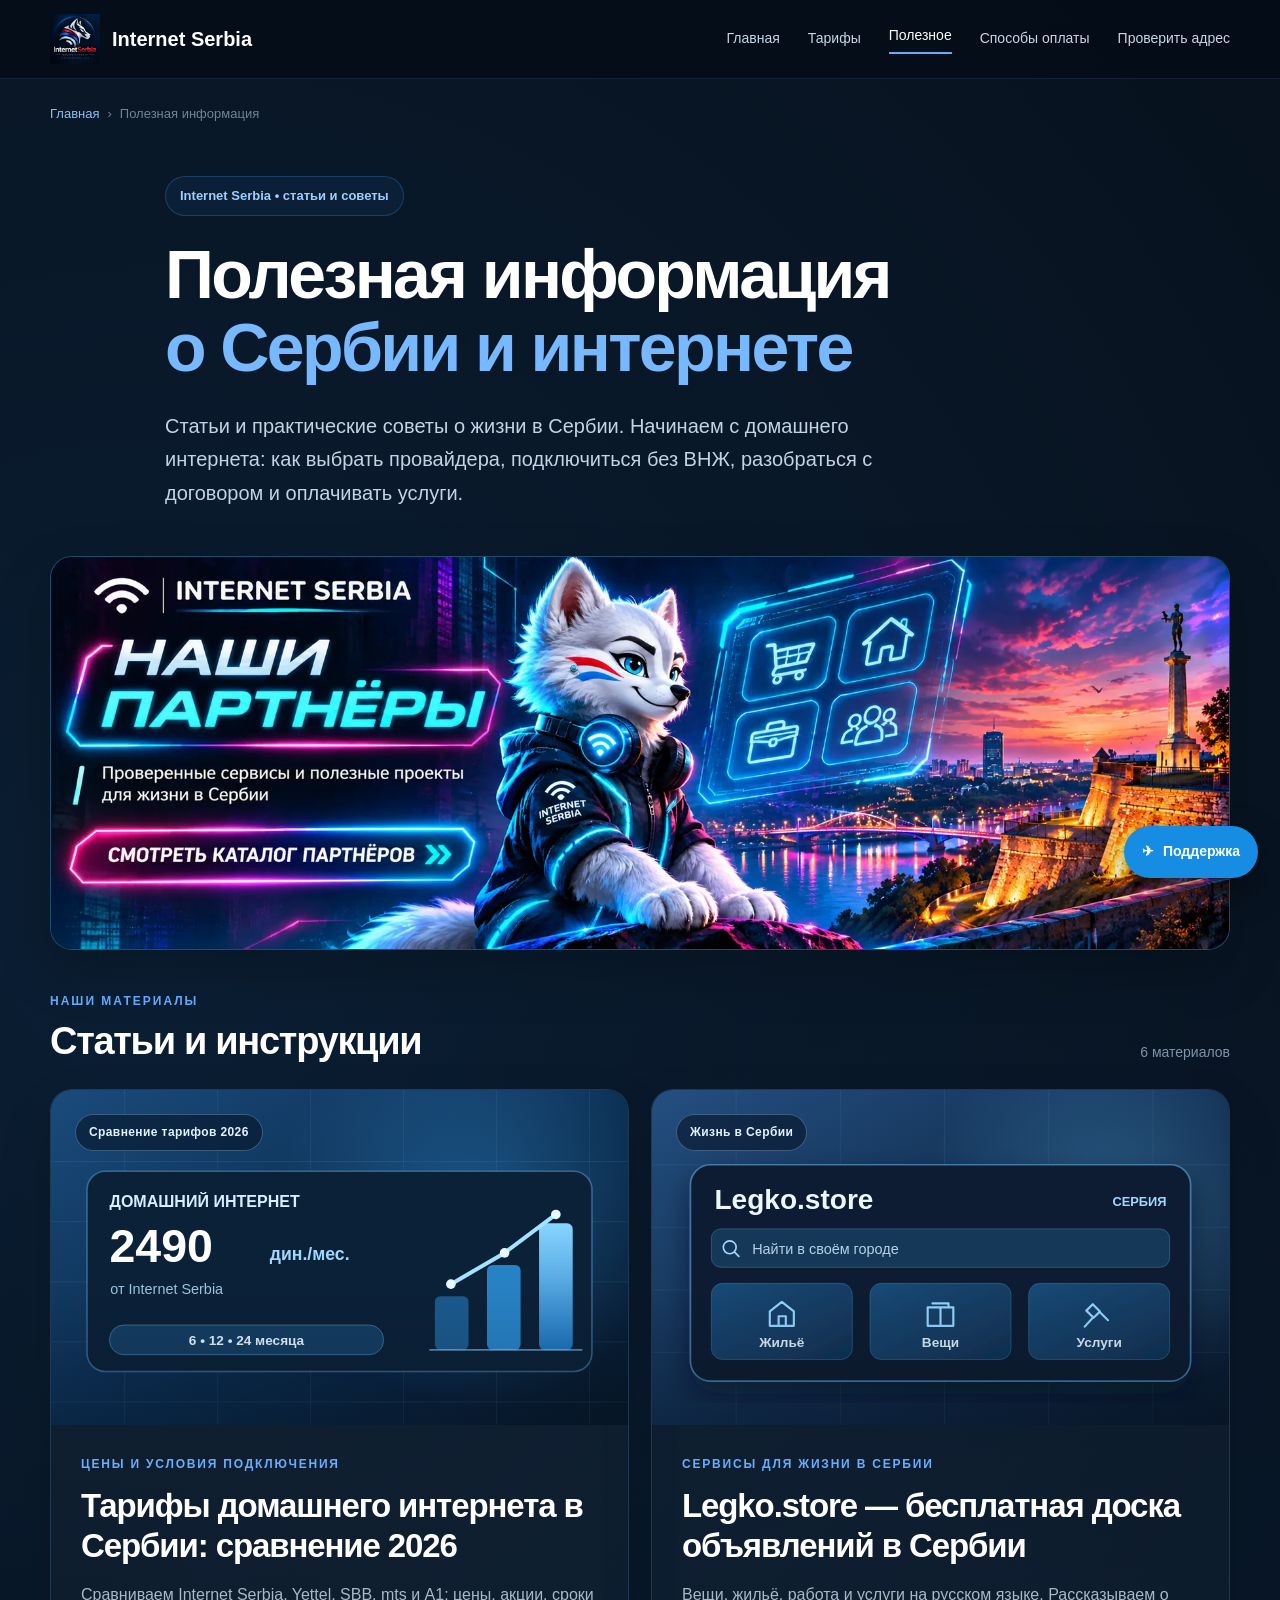
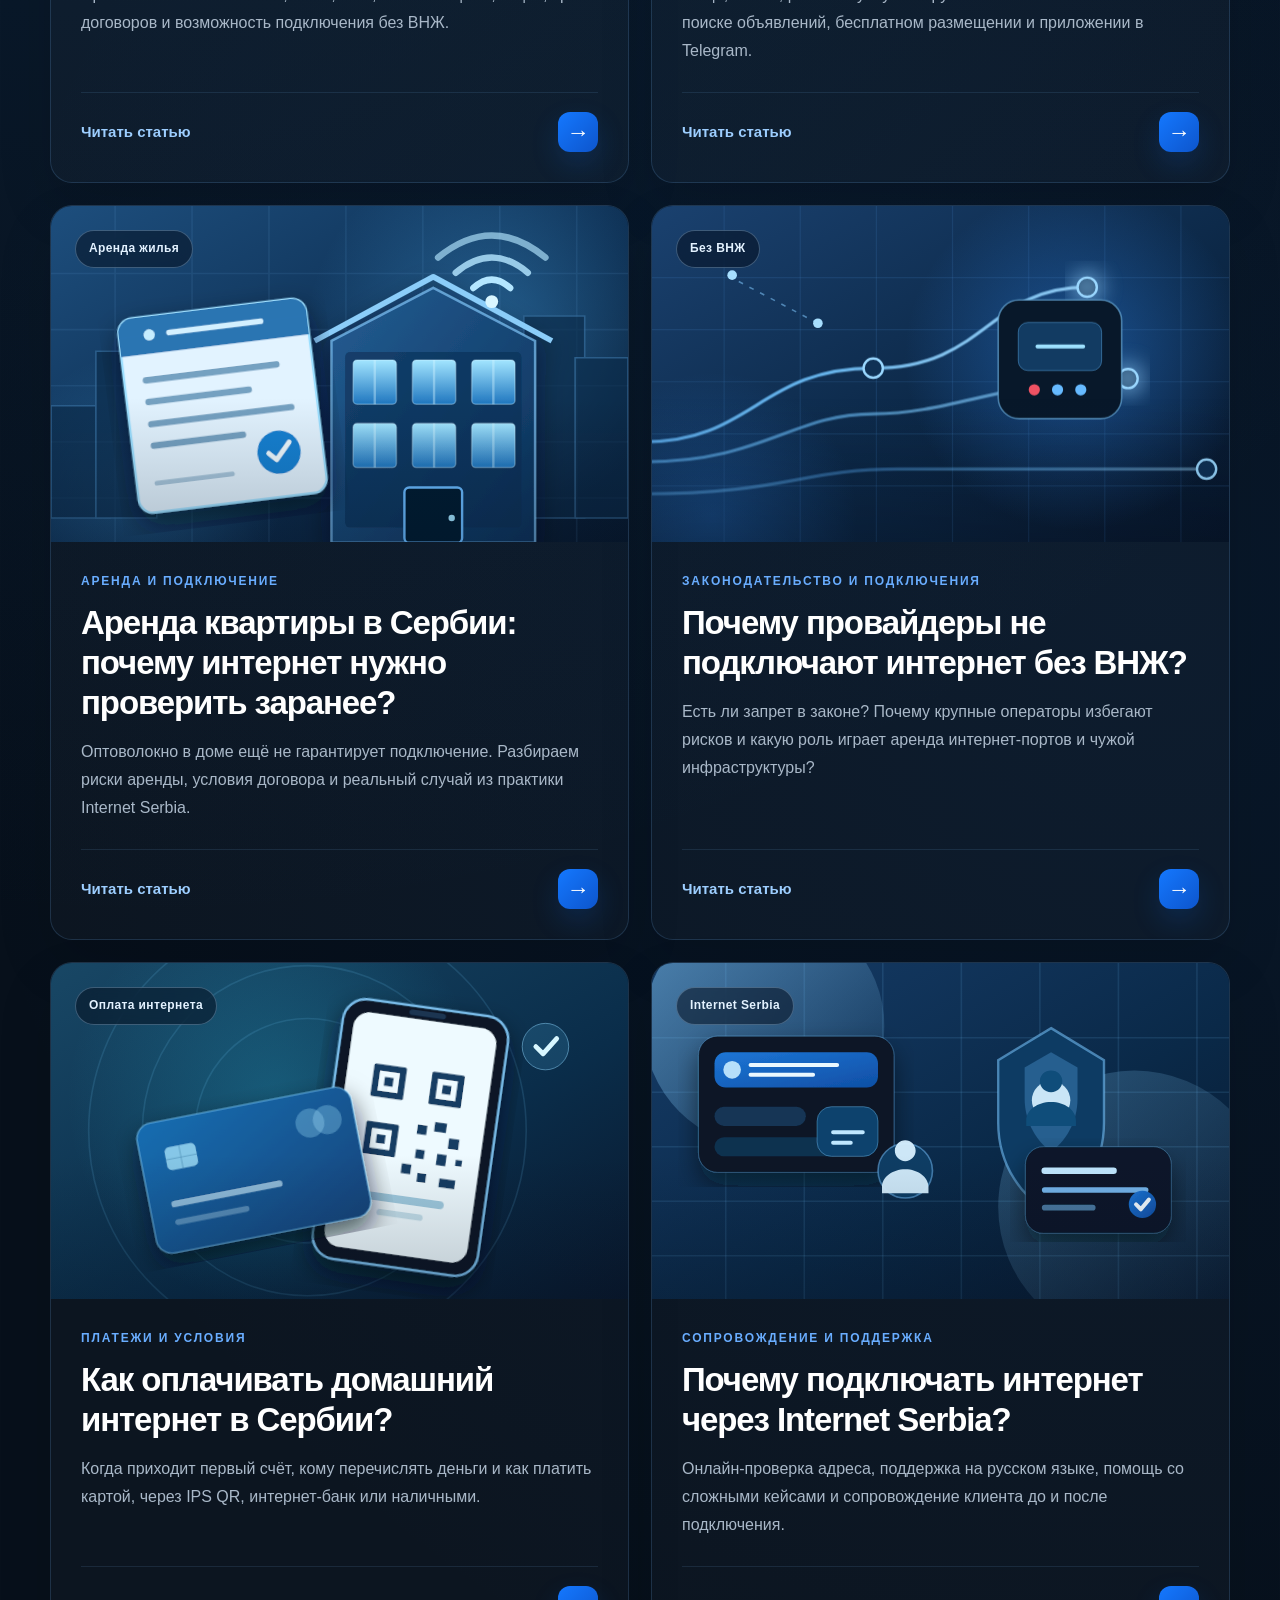
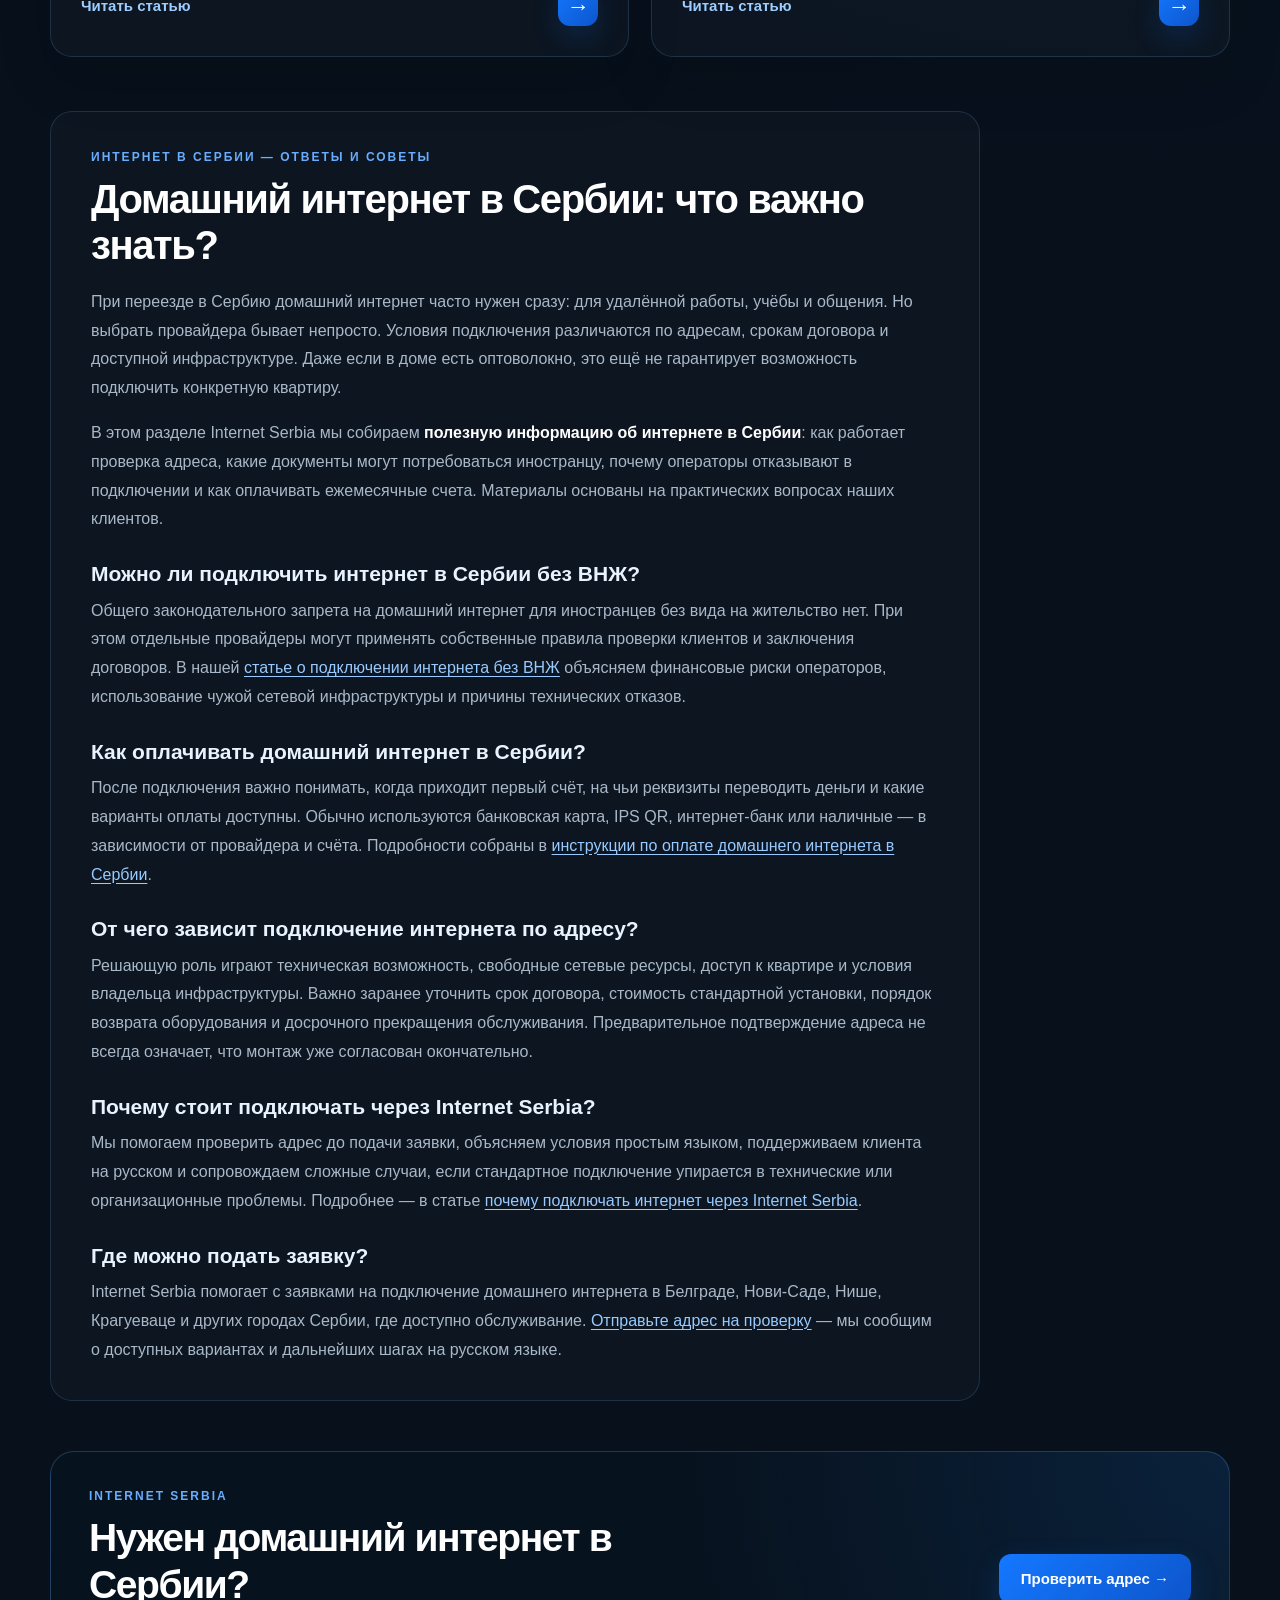
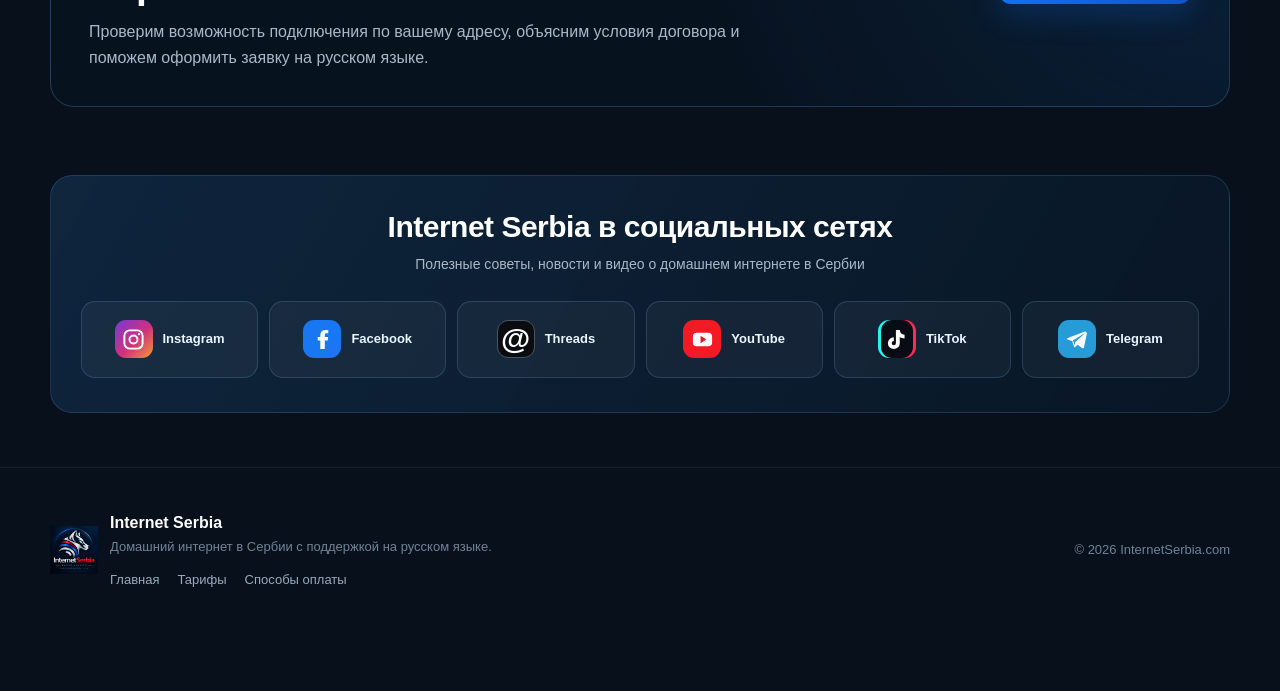
==== commit a3b6e8f2: "Update articles.html" ====
--- a/articles.html
+++ b/articles.html
@@ -3,250 +3,615 @@
 <head>
   <meta charset="utf-8">
   <meta name="viewport" content="width=device-width, initial-scale=1">
-  <meta name="theme-color" content="#07101b">
-  <meta name="robots" content="index, follow, max-image-preview:large, max-snippet:-1">
-  <title>Полезные сервисы в Сербии — партнёры и проекты | Internet Serbia</title>
-  <meta name="description" content="Партнёры и полезные русскоязычные сервисы для жизни в Сербии. Legko Store — объявления, недвижимость, работа, товары и услуги.">
-  <link rel="canonical" href="https://internetserbia.com/partners.html">
-  <link rel="icon" href="logo.png" type="image/png">
+  <title>Интернет в Сербии: полезные статьи и советы | Internet Serbia</title>
+  <meta name="description" content="Домашний интернет в Сербии: статьи о подключении без ВНЖ, выборе провайдера, проверке адреса, договорах и оплате. Полезные советы Internet Serbia.">
+  <meta name="robots" content="index, follow">
+  <link rel="canonical" href="https://internetserbia.com/articles.html">
+  <link rel="icon" href="logo.png">
   <link rel="stylesheet" href="socials.css">
   <script defer src="socials.js"></script>
+  <meta name="theme-color" content="#07101b">
   <meta property="og:type" content="website">
   <meta property="og:locale" content="ru_RU">
   <meta property="og:site_name" content="Internet Serbia">
-  <meta property="og:title" content="Партнёры и полезные проекты в Сербии | Internet Serbia">
-  <meta property="og:description" content="Каталог полезных сервисов для жизни в Сербии. Первый партнёр: Legko Store — русскоязычная доска объявлений.">
-  <meta property="og:url" content="https://internetserbia.com/partners.html">
+  <meta property="og:title" content="Полезная информация о Сербии и интернете | Internet Serbia">
+  <meta property="og:description" content="Подключение домашнего интернета без ВНЖ, оплата услуг, договоры и советы для жителей Сербии.">
+  <meta property="og:url" content="https://internetserbia.com/articles.html">
   <meta property="og:image" content="https://internetserbia.com/logo.png">
-  <meta name="twitter:card" content="summary">
   <script type="application/ld+json">
-  {
-    "@context":"https://schema.org",
-    "@type":"CollectionPage",
-    "@id":"https://internetserbia.com/partners.html#page",
-    "url":"https://internetserbia.com/partners.html",
-    "name":"Партнёры и полезные проекты в Сербии",
-    "description":"Каталог полезных русскоязычных сервисов для жизни в Сербии от Internet Serbia.",
-    "inLanguage":"ru",
-    "isPartOf":{"@type":"WebSite","name":"Internet Serbia","url":"https://internetserbia.com/"},
-    "mainEntity":{
-      "@type":"ItemList",
-      "numberOfItems":1,
-      "itemListElement":[{"@type":"ListItem","position":1,"name":"Legko Store — объявления в Сербии","url":"https://legkostore.rs/"}]
-    },
-    "breadcrumb":{"@type":"BreadcrumbList","itemListElement":[
-      {"@type":"ListItem","position":1,"name":"Главная","item":"https://internetserbia.com/"},
-      {"@type":"ListItem","position":2,"name":"Полезная информация","item":"https://internetserbia.com/articles.html"},
-      {"@type":"ListItem","position":3,"name":"Партнёры и полезные проекты","item":"https://internetserbia.com/partners.html"}
-    ]}
+{
+  "@context": "https://schema.org",
+  "@type": "CollectionPage",
+  "name": "Полезная информация о Сербии и интернете",
+  "url": "https://internetserbia.com/articles.html",
+  "description": "Полезные статьи о подключении домашнего интернета в Сербии без ВНЖ, выборе провайдера, проверке адреса и способах оплаты.",
+  "inLanguage": "ru",
+  "isPartOf": {
+    "@type": "WebSite",
+    "name": "Internet Serbia",
+    "url": "https://internetserbia.com/"
+  },
+  "mainEntity": {
+    "@type": "ItemList",
+    "itemListElement": [
+      {
+        "@type": "ListItem",
+        "position": 1,
+        "name": "Тарифы домашнего интернета в Сербии: сравнение 2026",
+        "url": "https://internetserbia.com/tarify-interneta-v-serbii-2026.html"
+      },
+      {
+        "@type": "ListItem",
+        "position": 2,
+        "name": "Legko.store — бесплатная доска объявлений в Сербии на русском языке",
+        "url": "https://internetserbia.com/legko-store-serbia.html"
+      },
+      {
+        "@type": "ListItem",
+        "position": 3,
+        "name": "Аренда квартиры в Сербии: почему интернет нужно проверить до подписания договора",
+        "url": "https://internetserbia.com/arenda-kvartiry-internet-serbia.html"
+      },
+      {
+        "@type": "ListItem",
+        "position": 4,
+        "name": "Почему провайдеры не подключают интернет без ВНЖ?",
+        "url": "https://internetserbia.com/pochemu-internet-v-serbii-bez-vnzh.html"
+      },
+      {
+        "@type": "ListItem",
+        "position": 5,
+        "name": "Как оплачивать домашний интернет в Сербии?",
+        "url": "https://internetserbia.com/oplata-interneta-v-serbii.html"
+      },
+      {
+        "@type": "ListItem",
+        "position": 6,
+        "name": "Почему подключать интернет через Internet Serbia?",
+        "url": "https://internetserbia.com/pochemu-vybrat-internet-serbia.html"
+      }
+    ]
   }
+}
   </script>
   <style>
-    :root {
-      color-scheme: dark;
-      --bg:#07101b;--panel:#0b1b2d;--panel2:#0d243b;--ink:#f5fbff;--muted:#b6c8da;--line:rgba(122,188,250,.20);
-      --blue:#6fbaff;--blue2:#19d3ff;--accent:#167ef3;--glow:rgba(22,126,243,.23);
-      --radius:24px;
+    :root { color-scheme: dark; --bg:#07101b; --blue:#78b8ff; --muted:#a9b8c8; --line:rgba(110,175,245,.18); }
+    * { box-sizing:border-box; }
+    html { scroll-behavior:smooth; }
+    body { margin:0; color:#fff; font:16px/1.65 Arial,Helvetica,sans-serif; overflow-x:hidden;
+      background:radial-gradient(circle at 12% 17%,rgba(30,110,190,.15),transparent 34%),radial-gradient(circle at 90% 40%,rgba(20,90,170,.1),transparent 35%),var(--bg); }
+    a { color:inherit; text-decoration:none; }
+    img { display:block; max-width:100%; }
+    .container { width:min(1180px,calc(100% - 40px)); margin-inline:auto; }
+    header { position:sticky; top:0; z-index:100; backdrop-filter:blur(16px); -webkit-backdrop-filter:blur(16px); background:rgba(5,13,23,.88); border-bottom:1px solid rgba(135,190,255,.12); }
+    .header-inner { min-height:78px; display:flex; align-items:center; justify-content:space-between; gap:30px; }
+    .logo { display:flex; align-items:center; gap:12px; font-size:20px; font-weight:800; white-space:nowrap; }
+    .logo img { width:50px; height:50px; object-fit:contain; }
+    nav { display:flex; align-items:center; gap:28px; }
+    nav a { color:#c8d6e6; font-size:14px; transition:color .2s; }
+    nav a:hover, nav a[aria-current="page"] { color:#fff; }
+    nav a[aria-current="page"] { border-bottom:2px solid #65aaff; padding-bottom:4px; }
+    .breadcrumb { padding-top:24px; color:#718397; font-size:13px; }
+    .breadcrumb a { color:#8ebff3; }
+    .breadcrumb span { margin:0 8px; }
+    .hero { padding:52px 0 42px; }
+    .hero-content { max-width:950px; }
+    .eyebrow { display:inline-flex; align-items:center; padding:8px 14px; margin-bottom:22px; color:#9dceff; background:rgba(45,125,220,.08); border:1px solid rgba(80,165,255,.24); border-radius:999px; font-size:13px; font-weight:700; }
+    h1 { margin:0 0 25px; font-size:clamp(40px,5.5vw,68px); line-height:1.08; letter-spacing:-2.6px; }
+    .highlight { color:var(--blue); }
+    .lead { max-width:780px; color:#c3d3e4; font-size:20px; line-height:1.68; margin:0; }
+    .section-top { display:flex; gap:20px; align-items:end; justify-content:space-between; margin:22px 0 24px; }
+    .section-label { color:#69adff; letter-spacing:2px; text-transform:uppercase; font-size:12px; font-weight:800; }
+    .section-top h2 { margin:7px 0 0; font-size:clamp(27px,3.5vw,38px); line-height:1.2; letter-spacing:-1.3px; }
+    .article-count { color:#7f92a7; font-size:14px; white-space:nowrap; }
+    .articles { display:grid; grid-template-columns:repeat(2,minmax(0,1fr)); gap:22px; padding-bottom:48px; }
+    .article-card { display:flex; flex-direction:column; overflow:hidden; border:1px solid var(--line); border-radius:22px; background:rgba(255,255,255,.025); box-shadow:0 24px 55px rgba(0,0,0,.12); transition:transform .25s,border-color .25s,box-shadow .25s; }
+    .article-card:hover { transform:translateY(-5px); border-color:rgba(119,183,255,.45); box-shadow:0 22px 58px rgba(0,0,0,.26); }
+    .banner { position:relative; width:100%; aspect-ratio:1.72/1; min-height:220px; overflow:hidden; isolation:isolate; }
+    .banner svg { width:100%; height:100%; display:block; }
+    .banner::after { content:""; position:absolute; inset:0; z-index:1; pointer-events:none; background:linear-gradient(180deg,transparent 57%,rgba(5,13,26,.22)); }
+    .badge { position:absolute; left:24px; top:24px; z-index:2; padding:8px 13px; border:1px solid rgba(180,218,255,.3); border-radius:999px; color:#e3f2ff; font-size:12px; font-weight:800; letter-spacing:.4px; background:rgba(4,14,30,.53); backdrop-filter:blur(10px); }
+    .card-body { display:flex; flex-direction:column; flex:1; padding:30px; }
+    .card-topic { color:#69adff; font-size:12px; font-weight:800; text-transform:uppercase; letter-spacing:1.8px; margin:0 0 11px; }
+    .card-body h3 { font-size:clamp(25px,2.6vw,33px); letter-spacing:-1.1px; line-height:1.22; margin:0 0 15px; }
+    .card-body p { color:var(--muted); margin:0 0 27px; font-size:16px; line-height:1.75; }
+    .card-bottom { display:flex; align-items:center; justify-content:space-between; gap:16px; margin-top:auto; padding-top:19px; border-top:1px solid rgba(120,185,245,.12); }
+    .read-more { color:#9dceff; font-size:15px; font-weight:800; }
+    .arrow { display:grid; place-items:center; width:40px; height:40px; flex:none; border-radius:12px; background:linear-gradient(135deg,#1478ff,#0d55cc); box-shadow:0 12px 28px rgba(20,120,255,.17); color:#fff; font-size:23px; line-height:1; transition:transform .2s; }
+    .article-card:hover .arrow { transform:translateX(3px); }
+    .guide { padding:6px 0 35px; }
+    .guide-inner { padding:36px 40px; border:1px solid var(--line); border-radius:22px; background:rgba(255,255,255,.025); max-width:930px; }
+    .guide h2 { margin:8px 0 20px; font-size:clamp(29px,3.5vw,40px); line-height:1.15; letter-spacing:-1.4px; }
+    .guide h3 { margin:26px 0 8px; font-size:21px; line-height:1.35; color:#e8f3ff; }
+    .guide p { color:#a9b8c8; margin:0 0 16px; line-height:1.8; }
+    .guide p:last-child { margin-bottom:0; }
+    .guide a { color:#98caff; text-decoration:underline; text-underline-offset:3px; }
+    .guide a:hover { color:#fff; }
+    .guide strong { color:#fff; }
+    .help { margin:15px 0 68px; padding:35px 38px; display:flex; align-items:center; justify-content:space-between; gap:28px; max-width:1180px; border:1px solid rgba(113,181,248,.23); border-radius:24px; background:radial-gradient(circle at 100% 0,rgba(26,108,204,.17),transparent 45%),rgba(8,19,32,.93); }
+    .help-copy { max-width:690px; }
+    .help h2 { margin:8px 0 10px; font-size:clamp(28px,3.2vw,39px); letter-spacing:-1.4px; line-height:1.2; }
+    .help p { margin:0; color:#a9b8c8; }
+    .btn { display:inline-flex; align-items:center; justify-content:center; min-height:50px; padding:12px 22px; border-radius:12px; background:linear-gradient(135deg,#1478ff,#0d55cc); color:#fff; font-size:15px; font-weight:800; box-shadow:0 12px 30px rgba(20,120,255,.2); text-align:center; white-space:nowrap; transition:transform .2s; }
+    .btn:hover { transform:translateY(-2px); }
+    footer { padding:42px 0 100px; border-top:1px solid rgba(255,255,255,.06); }
+    .footer-inner { display:flex; justify-content:space-between; align-items:center; gap:28px; }
+    .footer-brand { display:flex; align-items:center; gap:12px; }
+    .footer-brand img { width:48px; height:48px; object-fit:contain; }
+    .footer-brand strong { display:block; }
+    .footer-brand p,.copyright { margin:0; color:#718397; font-size:13px; }
+    .footer-links { display:flex; flex-wrap:wrap; gap:18px; margin-top:12px; color:#99aabe; font-size:13px; }
+    .footer-links a:hover { color:#fff; }
+    .support-float { position:fixed; right:22px; bottom:22px; z-index:200; min-height:52px; padding:0 18px; display:flex; align-items:center; gap:9px; border-radius:999px; background:#168de2; color:#fff; font-size:14px; font-weight:800; box-shadow:0 14px 35px rgba(0,0,0,.38); transition:transform .2s; }
+    .support-float:hover { transform:translateY(-3px); }
+    :focus-visible { outline:2px solid #8cc8ff; outline-offset:4px; }
+    @media(max-width:950px) { nav { display:none; } .articles { gap:16px; } .card-body { padding:23px; } .help { align-items:flex-start; } }
+    @media(max-width:700px) {
+      .container { width:calc(100% - 24px); }
+      .header-inner { min-height:68px; }
+      .logo { font-size:17px; }
+      .logo img { width:42px; height:42px; }
+      .hero { padding:42px 0 30px; }
+      h1 { font-size:clamp(35px,9vw,46px); letter-spacing:-1.7px; }
+      .lead { font-size:17px; }
+      .section-top { align-items:flex-start; }
+      .articles { grid-template-columns:1fr; }
+      .banner { min-height:0; }
+      .card-body { padding:24px 20px; }
+      .card-body h3 { font-size:27px; }
+      .card-body p { font-size:15px; }
+      .badge { left:18px; top:18px; }
+      .guide-inner { padding:27px 20px; }
+      .guide h3 { font-size:19px; }
+      .guide p { font-size:15px; }
+      .help { margin:8px 0 54px; padding:26px 20px; flex-direction:column; align-items:stretch; }
+      .btn { white-space:normal; width:100%; }
+      .footer-inner { align-items:flex-start; flex-direction:column; }
+      .support-float { right:14px; bottom:14px; min-height:48px; padding:0 15px; font-size:13px; }
     }
-    * {box-sizing:border-box}
-    html {scroll-behavior:smooth}
-    body {margin:0;overflow-x:hidden;background:radial-gradient(circle at top,#0d2b4c 0%, #07101b 38%, #050c15 100%);color:var(--ink);font:16px/1.65 Inter,Segoe UI,Arial,sans-serif}
-    a {color:inherit;text-decoration:none}
-    img {max-width:100%;display:block}
-    .container {width:min(1180px,calc(100% - 32px));margin:0 auto}
-    .skip-link {position:absolute;left:-9999px}
-    .skip-link:focus{left:16px;top:16px;background:#fff;color:#111;padding:10px 14px;border-radius:10px;z-index:9999}
-
-    .site-header {position:sticky;top:0;z-index:30;background:rgba(7,16,27,.88);backdrop-filter: blur(12px);border-bottom:1px solid #ffffff12}
-    .header-inner {display:flex;align-items:center;justify-content:space-between;gap:20px;padding:14px 0}
-    .logo {display:flex;align-items:center;gap:12px;font-weight:800;letter-spacing:.2px}
-    .logo img{width:50px;height:50px}
-    .header-nav {display:flex;align-items:center;gap:18px;flex-wrap:wrap}
-    .header-nav a{color:#d0def0;font-size:14px}
-    .header-nav a:hover{color:#fff}
-    .header-action {padding:10px 14px;border-radius:12px;background:linear-gradient(135deg,#1580f5,#0a54cd);color:#fff !important;font-weight:800;box-shadow:0 14px 26px rgba(22,126,243,.18)}
-    .mobile-menu{display:none}
-
-    .breadcrumb {display:flex;align-items:center;gap:10px;padding:18px 0 0;color:#97afc7;font-size:14px;flex-wrap:wrap}
-    .breadcrumb a{color:#bcd4eb}
-    .breadcrumb .sep{opacity:.6}
-
-    .hero {padding:44px 0 28px}
-    .eyebrow {display:inline-flex;align-items:center;gap:8px;margin:0 0 18px;padding:8px 14px;border-radius:999px;border:1px solid rgba(105,181,255,.25);background:rgba(48,111,173,.12);color:#9fd5ff;font-size:12px;font-weight:800;letter-spacing:1.3px;text-transform:uppercase}
-    .eyebrow::before{content:"";width:8px;height:8px;border-radius:50%;background:#36dcff;box-shadow:0 0 12px #27d8ff}
-    h1 {margin:0 0 14px;font-size:clamp(36px,5.6vw,64px);line-height:1.06;letter-spacing:-1.8px;max-width:960px}
-    h1 span{color:#8fd0ff}
-    .lead {max-width:840px;margin:0;color:#bfd0e0;font-size:19px;line-height:1.75}
-    .hero-accent {width:180px;height:3px;border-radius:999px;margin-top:28px;background:linear-gradient(90deg,#1b7fff,#34dbff,transparent)}
-
-    .section {padding:10px 0 30px}
-    .section-top {display:flex;align-items:end;justify-content:space-between;gap:16px;margin:0 0 22px}
-    .section-label {font-size:12px;letter-spacing:2px;text-transform:uppercase;color:#7bbdff;font-weight:800}
-    h2 {margin:8px 0 0;font-size:clamp(27px,3.3vw,40px);line-height:1.18;letter-spacing:-1px}
-    .count {color:#97afc7;font-size:14px;white-space:nowrap}
-
-    .partners-grid {display:grid;grid-template-columns:repeat(2,minmax(0,1fr));gap:24px}
-    .partner-card {overflow:hidden;border-radius:var(--radius);border:1px solid rgba(122,188,250,.22);background:linear-gradient(180deg,rgba(11,27,45,.96),rgba(8,20,34,.98));box-shadow:0 20px 60px rgba(0,0,0,.24);display:flex;flex-direction:column;min-height:100%}
-    .partner-banner-wrap {padding:18px 18px 0}
-    .partner-image-link {display:block;border-radius:20px;overflow:hidden;background:#f4f8ff;border:1px solid rgba(255,255,255,.06)}
-    .partner-image-link img {width:100%;height:auto;aspect-ratio:4/3;object-fit:cover;transition:transform .35s}
-    .partner-image-link:hover img{transform:scale(1.02)}
-    .partner-body {padding:22px 22px 24px;display:flex;flex-direction:column;flex:1}
-    .partner-kicker {color:#97caff;letter-spacing:1.4px;text-transform:uppercase;font-size:12px;font-weight:800}
-    h3 {margin:8px 0 12px;font-size:clamp(22px,2.3vw,30px);line-height:1.25;letter-spacing:-.5px}
-    .partner-copy {color:#b9cddd;line-height:1.75;margin:0 0 16px}
-    .categories {display:flex;flex-wrap:wrap;gap:8px;margin:0 0 18px;padding:0;list-style:none}
-    .categories li {font-size:12px;color:#cae7ff;background:rgba(64,136,208,.12);padding:7px 11px;border-radius:999px;border:1px solid rgba(122,187,244,.18)}
-    .partner-actions {display:flex;gap:12px;flex-wrap:wrap;margin-top:auto}
-    .btn {display:inline-flex;align-items:center;justify-content:center;gap:10px;min-height:48px;padding:12px 18px;border-radius:12px;font-size:14px;font-weight:800;text-align:center;transition:transform .2s ease, box-shadow .2s ease}
-    .btn:hover{transform:translateY(-2px)}
-    .btn-primary {background:linear-gradient(135deg,#1680f3,#0f58ce);color:#fff;box-shadow:0 14px 28px rgba(22,126,243,.18)}
-    .btn-secondary {background:rgba(255,255,255,.03);color:#cbe5ff;border:1px solid var(--line)}
-
-    .context {padding:18px 0 76px}
-    .context-inner {display:flex;align-items:center;justify-content:space-between;gap:24px;padding:28px;border-radius:22px;background:rgba(10,30,53,.78);border:1px solid var(--line)}
-    .context h2{margin:0 0 10px;font-size:clamp(22px,2.6vw,30px)}
-    .context p{margin:0;max-width:730px;color:#b5c8da;line-height:1.72}
-
-    .site-footer {padding:38px 0 92px;border-top:1px solid #ffffff12}
-    .footer-inner {display:flex;align-items:center;justify-content:space-between;gap:20px;flex-wrap:wrap}
-    .footer-brand {display:flex;align-items:center;gap:12px}
-    .footer-brand img{width:44px;height:44px}
-    .footer-brand strong{display:block;font-size:15px}
-    .footer-brand small{display:block;color:#92aac1;margin-top:2px}
-    .footer-links {display:flex;gap:16px;flex-wrap:wrap;color:#b5cde2;font-size:14px}
-
-    @media (max-width: 960px) {
-      .header-nav{display:none}
-      .mobile-menu{display:block;position:relative}
-      .mobile-menu summary{list-style:none;width:44px;height:44px;border-radius:12px;cursor:pointer;border:1px solid var(--line);background:rgba(255,255,255,.04);display:grid;place-items:center}
-      .mobile-menu summary::-webkit-details-marker{display:none}
-      .mobile-menu summary::before{content:"☰";font-size:22px;color:#fff;line-height:1}
-      .mobile-menu nav{position:absolute;right:0;top:54px;min-width:250px;border-radius:16px;padding:10px;background:#0b1c2f;border:1px solid var(--line);box-shadow:0 18px 45px rgba(0,0,0,.35)}
-      .mobile-menu nav a{display:block;padding:11px 12px;color:#d7e8f6;border-radius:10px}
-      .mobile-menu nav a:hover{background:rgba(255,255,255,.04)}
-      .partners-grid{grid-template-columns:1fr}
-      .context-inner{flex-direction:column;align-items:flex-start}
+    @media(prefers-reduced-motion:reduce) { html { scroll-behavior:auto; } .article-card,.article-card:hover,.btn,.support-float,.arrow { transition:none; transform:none; } }
+
+    /* Баннер партнёров: только этот блок, без изменений существующих карточек */
+    .partners-feature { padding: 3px 0 20px; }
+    .partners-feature-link { display:block; position:relative; overflow:hidden; border-radius:22px;
+      border:1px solid rgba(84,187,255,.34); background:#071322;
+      box-shadow:0 20px 55px rgba(0,0,0,.20); isolation:isolate; }
+    .partners-feature-link picture,.partners-feature-link img { display:block; width:100%; }
+    .partners-feature-link img { width:100%; height:auto; aspect-ratio:3/1; object-fit:cover;
+      transition: transform .25s ease, filter .25s ease; }
+    .partners-feature-link:hover img { transform:scale(1.012); filter:brightness(1.045); }
+    .partners-feature-mobile { display:none; }
+    .partners-feature-link:focus-visible { outline:3px solid #8bdcff; outline-offset:4px; }
+    @media (max-width:700px) {
+      .partners-feature { padding: 0 0 18px; }
+      .partners-feature-link { border-radius:18px; }
+      .partners-feature-link img { aspect-ratio:740/579; object-fit:cover; }
+      .partners-feature-mobile {display:flex;flex-direction:column;gap:7px;padding:17px 18px 18px;
+        background:linear-gradient(120deg,#0c1c40,#111633 75%,#08253c);}
+      .partners-feature-mobile strong {font-size:23px;line-height:1.18;color:#fff;letter-spacing:-.4px;}
+      .partners-feature-mobile .feature-desc {font-size:14px;line-height:1.45;color:#c6d8ef;}
+      .partners-feature-mobile .feature-cta {align-self:flex-start;margin-top:5px;padding:9px 14px;
+        border-radius:9px;background:linear-gradient(110deg,#0271db,#00b4ee);font-weight:800;font-size:14px;color:#fff;}
     }
-
-    @media (max-width: 640px) {
-      .container{width:min(100% - 24px,1180px)}
-      .hero{padding:34px 0 18px}
-      .lead{font-size:17px;line-height:1.68}
-      .partner-banner-wrap{padding:14px 14px 0}
-      .partner-body{padding:18px 16px 18px}
-      .section{padding-bottom:18px}
-      .btn{width:100%}
-      .footer-inner{align-items:flex-start;flex-direction:column}
-    }
+    @media (prefers-reduced-motion:reduce) {.partners-feature-link img {transition:none}.partners-feature-link:hover img {transform:none}}
   </style>
 </head>
 <body>
-  <a class="skip-link" href="#main">Перейти к содержанию</a>
-  <header class="site-header">
+  <header>
     <div class="container header-inner">
       <a class="logo" href="index.html" aria-label="Internet Serbia — главная">
-        <img src="logo.png" width="50" height="50" alt="">
+        <img src="logo.png" alt="" width="50" height="50">
         <span>Internet Serbia</span>
       </a>
-      <nav class="header-nav" aria-label="Основная навигация">
+      <nav aria-label="Основная навигация">
         <a href="index.html">Главная</a>
         <a href="tariffs.html">Тарифы</a>
         <a href="articles.html" aria-current="page">Полезное</a>
         <a href="oplata-interneta-v-serbii.html">Способы оплаты</a>
-        <a class="header-action" href="index.html#check">Проверить адрес →</a>
+        <a href="index.html#check">Проверить адрес</a>
       </nav>
-      <details class="mobile-menu">
-        <summary aria-label="Открыть меню"></summary>
-        <nav aria-label="Мобильная навигация">
-          <a href="index.html">Главная</a>
-          <a href="tariffs.html">Тарифы</a>
-          <a href="articles.html">Полезная информация</a>
-          <a href="oplata-interneta-v-serbii.html">Способы оплаты</a>
-          <a href="index.html#check">Проверить адрес →</a>
-        </nav>
-      </details>
     </div>
   </header>
 
-  <main id="main">
-    <nav class="container breadcrumb" aria-label="Навигационная цепочка">
-      <a href="index.html">Главная</a><span class="sep">›</span>
-      <a href="articles.html">Полезная информация</a><span class="sep">›</span>
-      <span aria-current="page">Партнёры и полезные проекты</span>
-    </nav>
-
-    <section class="container hero" aria-labelledby="page-title">
-      <div class="eyebrow">Internet Serbia · полезные сервисы</div>
-      <h1 id="page-title">Партнёры и <span>полезные проекты</span> в Сербии</h1>
-      <p class="lead">Каталог полезных русскоязычных сервисов для жизни в Сербии. Здесь мы собираем проекты, которыми можно удобно пользоваться в повседневной жизни: объявления, услуги, товары, работа и другие полезные направления.</p>
-      <div class="hero-accent" aria-hidden="true"></div>
+  <main>
+    <div class="container breadcrumb" aria-label="Хлебные крошки"><a href="index.html">Главная</a><span aria-hidden="true">›</span>Полезная информация</div>
+
+    <section class="hero" aria-labelledby="page-title">
+      <div class="container hero-content">
+        <div class="eyebrow">Internet Serbia • статьи и советы</div>
+        <h1 id="page-title">Полезная информация<br> <span class="highlight">о Сербии и интернете</span></h1>
+        <p class="lead">Статьи и практические советы о жизни в Сербии. Начинаем с домашнего интернета: как выбрать провайдера, подключиться без ВНЖ, разобраться с договором и оплачивать услуги.</p>
+      </div>
     </section>
 
-    <section class="container section" aria-labelledby="partners-title">
+
+    <!-- Партнёры и полезные проекты: переход в новый каталог -->
+    <section class="container partners-feature" aria-label="Партнёры и полезные проекты Internet Serbia">
+      <a class="partners-feature-link" href="partners.html" aria-label="Смотреть каталог партнёров Internet Serbia">
+        <picture>
+          <source media="(max-width:700px)" srcset="[data-uri]" type="image/webp">
+          <img src="[data-uri]